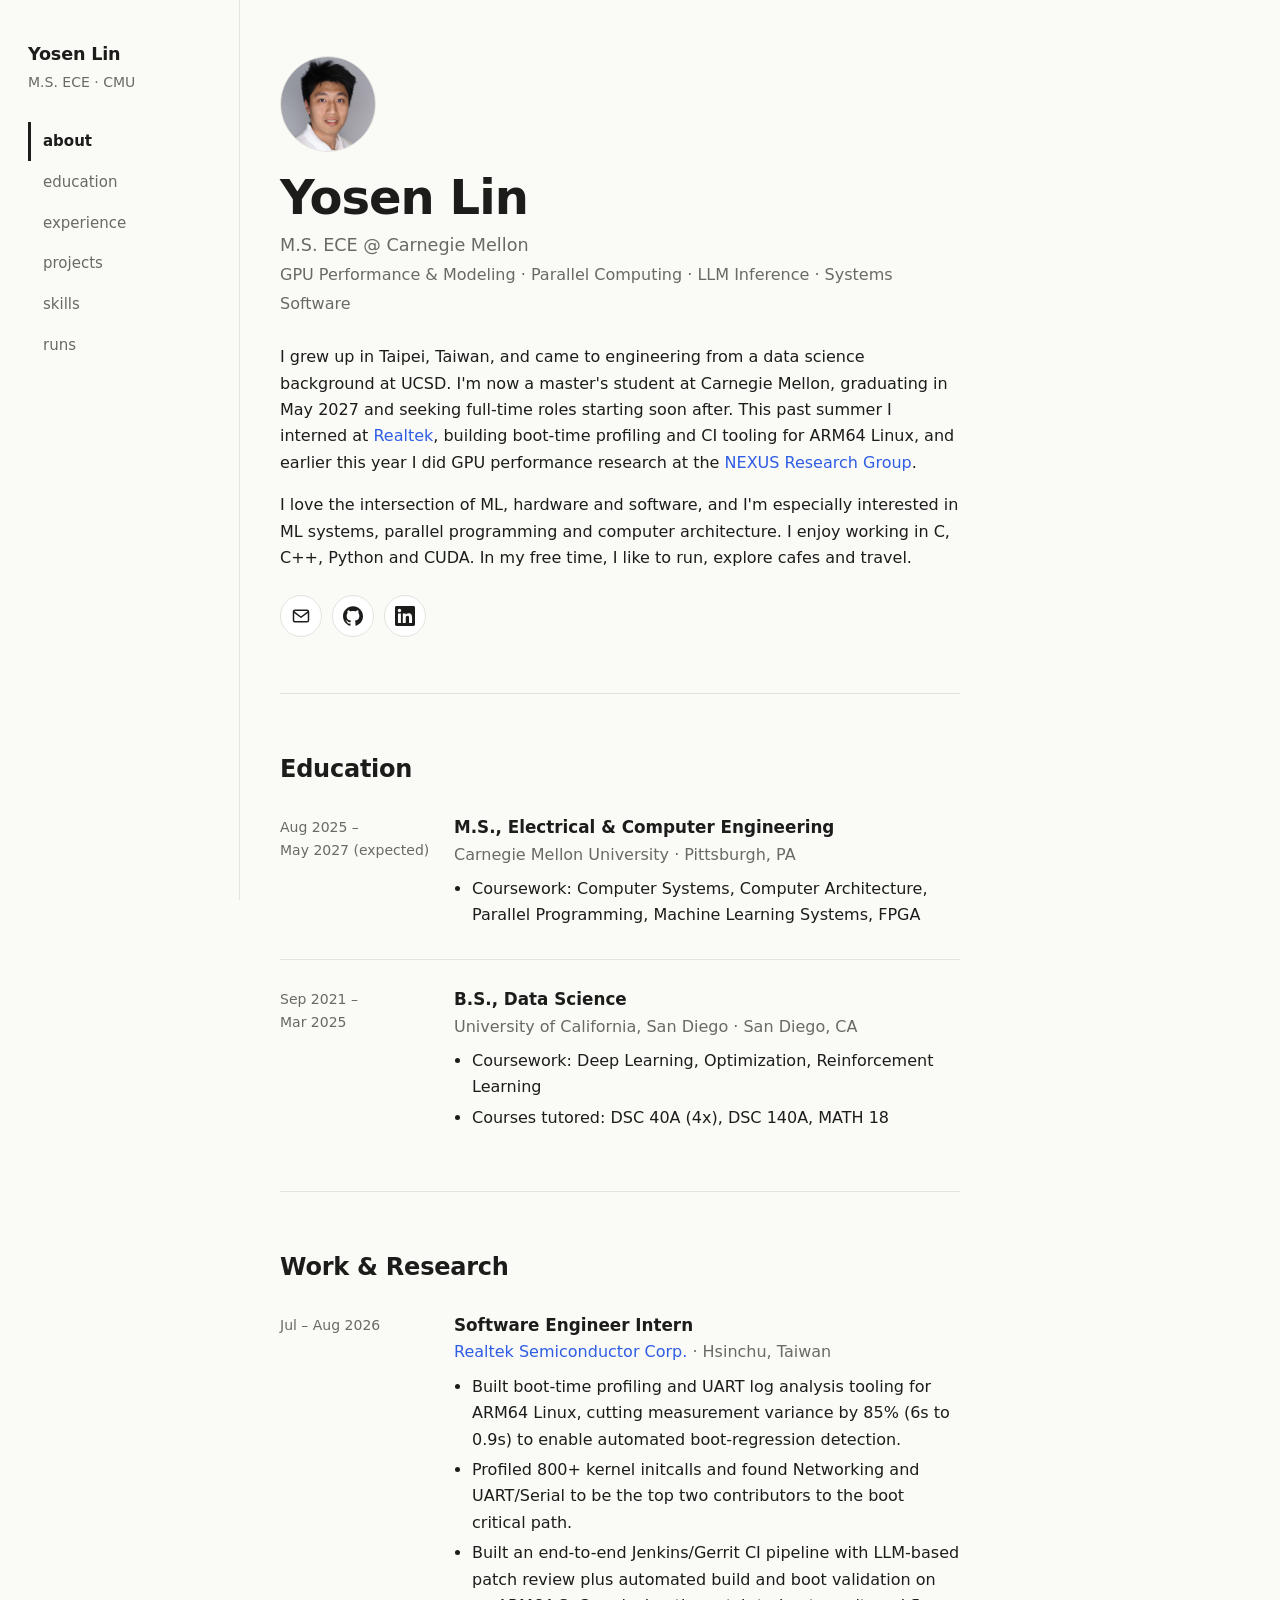
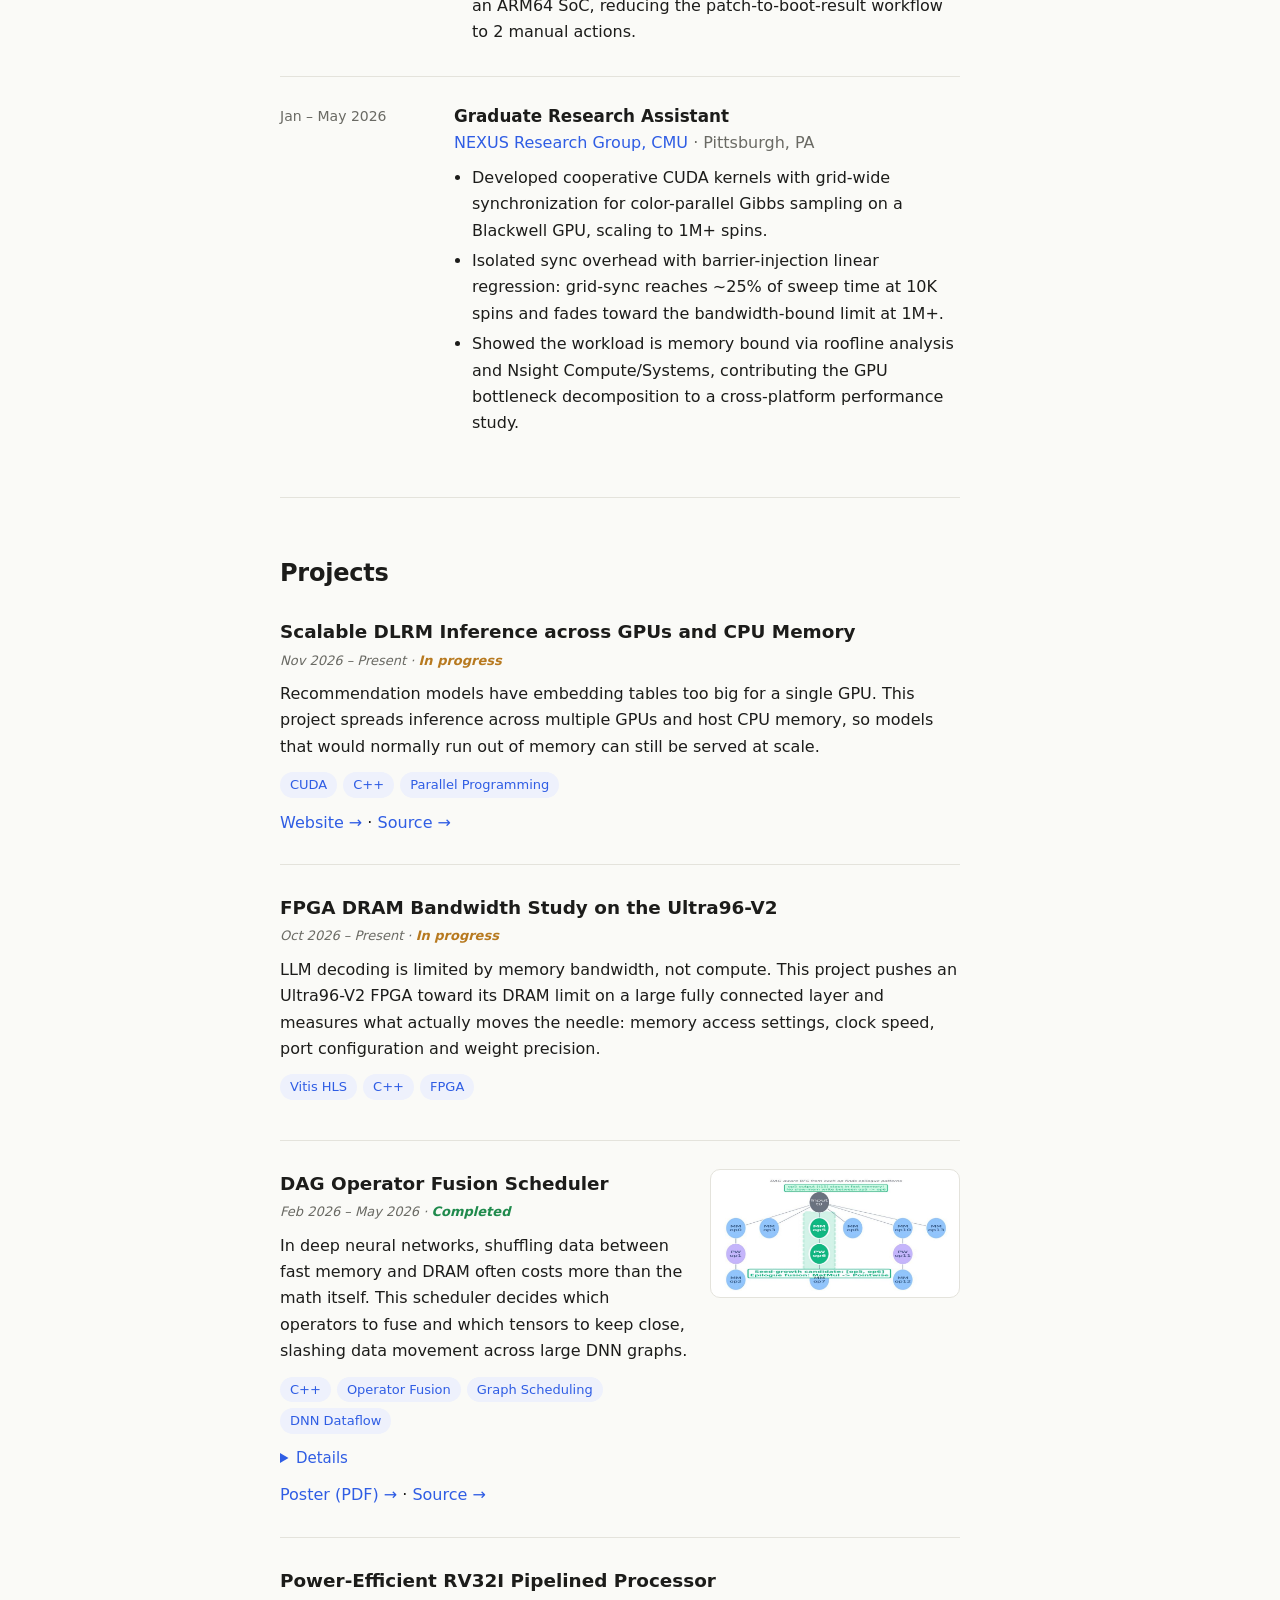
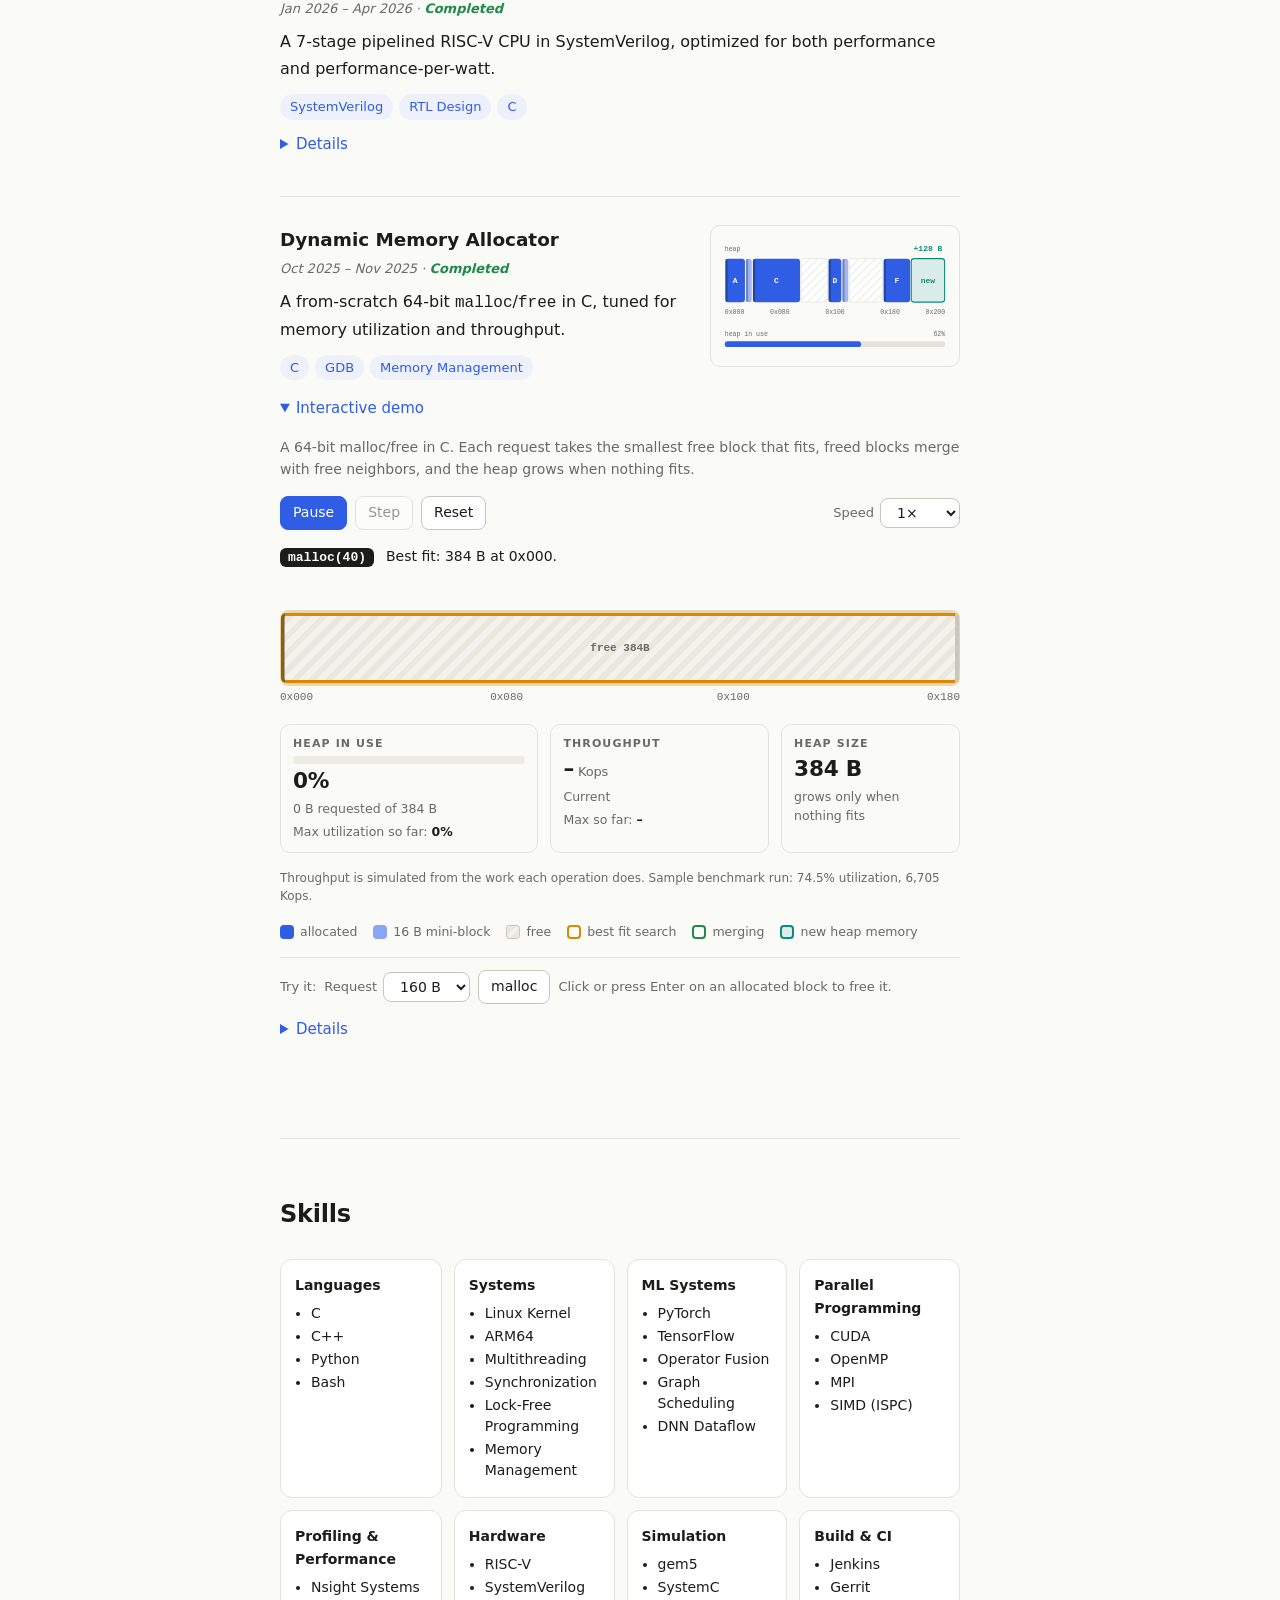
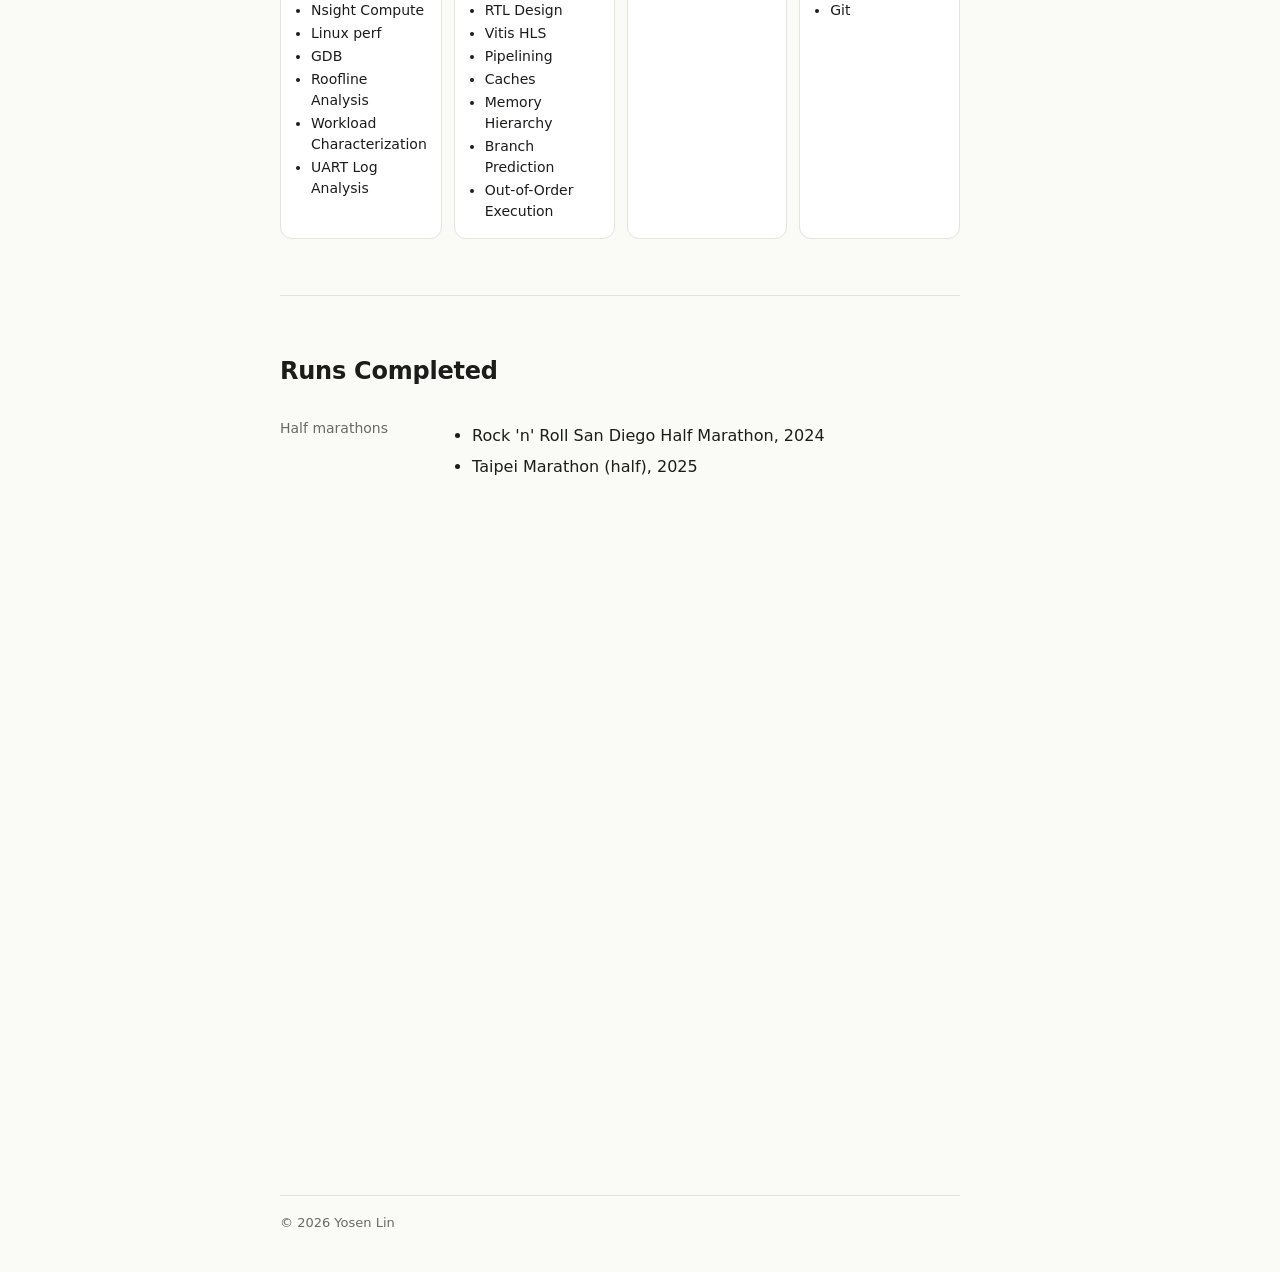
==== index.html @ 49bd08b0 "Project rows with thumbnails (reference layout); add DAG scheduler figure Co-Authored-By: Claude Son" ====
<!doctype html>
<html lang="en">
<head>
<meta charset="utf-8">
<meta name="viewport" content="width=device-width, initial-scale=1">
<title>Yosen Lin</title>
<meta name="description" content="Yosen Lin: MS ECE at CMU. GPU performance, parallel computing, LLM inference and systems software.">
<link rel="stylesheet" href="style.css?v=13">
</head>
<body>
<div class="layout">
<aside class="side">
<a class="brand" href="#about">Yosen Lin</a>
<p class="tagline">M.S. ECE · CMU</p>
<nav><a href="#about" class="active">about</a><a href="#education">education</a><a href="#experience">experience</a><a href="#projects">projects</a><a href="#skills">skills</a><a href="#runs">runs</a></nav>
</aside>
<div class="content">
<main>
<section id="about">
<header class="intro">
  <img class="photo" src="photo.jpg" alt="Photo of Yosen Lin" width="88" height="88" onerror="this.remove()">
  <div>
    <h1>Yosen Lin</h1>
    <p class="role">M.S. ECE @ Carnegie Mellon<br><span class="focus">GPU Performance &amp; Modeling · Parallel Computing · LLM Inference · Systems Software</span></p>
  </div>
</header>
<p>
      I grew up in Taipei, Taiwan, and came to engineering from a data science background at UCSD.
      I'm now a master's student at Carnegie Mellon, graduating in May 2027 and seeking full-time roles starting soon after.
      This past summer I interned at <a href="https://www.realtek.com/en/">Realtek</a>, building boot-time
      profiling and CI tooling for ARM64 Linux, and earlier this year I did GPU performance research at the
      <a href="https://www.cmu.edu/ece/nexus/">NEXUS Research Group</a>.
    </p>
<p>
      I love the intersection of ML, hardware and software, and I'm especially interested in ML systems,
      parallel programming and computer architecture. I enjoy working in C, C++, Python and CUDA.
      In my free time, I like to run, explore cafes and travel.
    </p>
<p class="links">
      <a href="mailto:yosenl@andrew.cmu.edu" aria-label="Email" title="Email"><svg viewBox="0 0 24 24" width="20" height="20" fill="none" stroke="currentColor" stroke-width="1.8" stroke-linecap="round" stroke-linejoin="round" aria-hidden="true"><rect x="3" y="5" width="18" height="14" rx="2"/><path d="m3.5 7 8.5 6.5L20.5 7"/></svg></a>
      <a href="https://github.com/y00628" aria-label="GitHub" title="GitHub"><svg viewBox="0 0 24 24" width="20" height="20" fill="currentColor" aria-hidden="true"><path d="M12 .297c-6.63 0-12 5.373-12 12 0 5.303 3.438 9.8 8.205 11.385.6.113.82-.258.82-.577 0-.285-.01-1.04-.015-2.04-3.338.724-4.042-1.61-4.042-1.61C4.422 18.07 3.633 17.7 3.633 17.7c-1.087-.744.084-.729.084-.729 1.205.084 1.838 1.236 1.838 1.236 1.07 1.835 2.809 1.305 3.495.998.108-.776.417-1.305.76-1.605-2.665-.3-5.466-1.332-5.466-5.93 0-1.31.465-2.38 1.235-3.22-.135-.303-.54-1.523.105-3.176 0 0 1.005-.322 3.3 1.23.96-.267 1.98-.399 3-.405 1.02.006 2.04.138 3 .405 2.28-1.552 3.285-1.23 3.285-1.23.645 1.653.24 2.873.12 3.176.765.84 1.23 1.91 1.23 3.22 0 4.61-2.805 5.625-5.475 5.92.42.36.81 1.096.81 2.22 0 1.606-.015 2.896-.015 3.286 0 .315.21.69.825.57C20.565 22.092 24 17.592 24 12.297c0-6.627-5.373-12-12-12"/></svg></a>
      <a href="https://linkedin.com/in/yosen-lin" aria-label="LinkedIn" title="LinkedIn"><svg viewBox="0 0 24 24" width="20" height="20" fill="currentColor" aria-hidden="true"><path d="M20.447 20.452h-3.554v-5.569c0-1.328-.027-3.037-1.852-3.037-1.853 0-2.136 1.445-2.136 2.939v5.667H9.351V9h3.414v1.561h.046c.477-.9 1.637-1.85 3.37-1.85 3.601 0 4.267 2.37 4.267 5.455v6.286zM5.337 7.433c-1.144 0-2.063-.926-2.063-2.065 0-1.138.92-2.063 2.063-2.063 1.14 0 2.064.925 2.064 2.063 0 1.139-.925 2.065-2.064 2.065zm1.782 13.019H3.555V9h3.564v11.452zM22.225 0H1.771C.792 0 0 .774 0 1.729v20.542C0 23.227.792 24 1.771 24h20.451C23.2 24 24 23.227 24 22.271V1.729C24 .774 23.2 0 22.222 0h.003z"/></svg></a>
    </p>

</section>

  <section id="education">
    <h2>Education</h2>

    <div class="item">
      <div class="when">Aug 2025 –<br>May 2027 (expected)</div>
      <div>
        <h3>M.S., Electrical &amp; Computer Engineering</h3>
        <div class="org">Carnegie Mellon University · Pittsburgh, PA</div>
        <ul>
          <li>Coursework: Computer Systems, Computer Architecture, Parallel Programming, Machine Learning Systems, FPGA</li>
        </ul>
      </div>
    </div>

    <div class="item">
      <div class="when">Sep 2021 –<br>Mar 2025</div>
      <div>
        <h3>B.S., Data Science</h3>
        <div class="org">University of California, San Diego · San Diego, CA</div>
        <ul>
          <li>Coursework: Deep Learning, Optimization, Reinforcement Learning</li>
          <li>Courses tutored: DSC 40A (4x), DSC 140A, MATH 18</li>
        </ul>
      </div>
    </div>
  </section>

  <section id="experience">
    <h2>Work &amp; Research</h2>

    <div class="item">
      <div class="when">Jul – Aug 2026</div>
      <div>
        <h3>Software Engineer Intern</h3>
        <div class="org"><a href="https://www.realtek.com/en/">Realtek Semiconductor Corp.</a> · Hsinchu, Taiwan</div>
        <ul>
          <li>Built boot-time profiling and UART log analysis tooling for ARM64 Linux, cutting measurement variance by 85% (6s to 0.9s) to enable automated boot-regression detection.</li>
          <li>Profiled 800+ kernel initcalls and found Networking and UART/Serial to be the top two contributors to the boot critical path.</li>
          <li>Built an end-to-end Jenkins/Gerrit CI pipeline with LLM-based patch review plus automated build and boot validation on an ARM64 SoC, reducing the patch-to-boot-result workflow to 2 manual actions.</li>
        </ul>
      </div>
    </div>

    <div class="item">
      <div class="when">Jan – May 2026</div>
      <div>
        <h3>Graduate Research Assistant</h3>
        <div class="org"><a href="https://www.cmu.edu/ece/nexus/">NEXUS Research Group, CMU</a> · Pittsburgh, PA</div>
        <ul>
          <li>Developed cooperative CUDA kernels with grid-wide synchronization for color-parallel Gibbs sampling on a Blackwell GPU, scaling to 1M+ spins.</li>
          <li>Isolated sync overhead with barrier-injection linear regression: grid-sync reaches ~25% of sweep time at 10K spins and fades toward the bandwidth-bound limit at 1M+.</li>
          <li>Showed the workload is memory bound via roofline analysis and Nsight Compute/Systems, contributing the GPU bottleneck decomposition to a cross-platform performance study.</li>
        </ul>
      </div>
    </div>

  </section>

  <section id="projects">
    <h2>Projects</h2>
        <div class="projects">

      <article class="card">
        <h3>Scalable DLRM Inference across GPUs and CPU Memory</h3>
        <div class="date">Nov 2026 – Present · <span class="status wip">In progress</span></div>
        <p>Recommendation models have embedding tables too big for a single GPU. This project spreads inference across multiple GPUs and host CPU memory, so models that would normally run out of memory can still be served at scale.</p>
        <ul class="tags"><li>CUDA</li><li>C++</li><li>Parallel Programming</li></ul>
        <a href="https://y00628.github.io/dlrm-hetero-inference/">Website →</a> · <a href="https://github.com/y00628/dlrm-hetero-inference">Source →</a>
      </article>

      <article class="card">
        <h3>FPGA DRAM Bandwidth Study on the Ultra96-V2</h3>
        <div class="date">Oct 2026 – Present · <span class="status wip">In progress</span></div>
        <p>LLM decoding is limited by memory bandwidth, not compute. This project pushes an Ultra96-V2 FPGA toward its DRAM limit on a large fully connected layer and measures what actually moves the needle: memory access settings, clock speed, port configuration and weight precision.</p>
        <ul class="tags"><li>Vitis HLS</li><li>C++</li><li>FPGA</li></ul>
      </article>

      <article class="card">
        <div class="card-top">
        <div class="card-main">
        <h3>DAG Operator Fusion Scheduler</h3>
          <div class="date">Feb 2026 – May 2026 · <span class="status done">Completed</span></div>
          <p>In deep neural networks, shuffling data between fast memory and DRAM often costs more than the math itself. This scheduler decides which operators to fuse and which tensors to keep close, slashing data movement across large DNN graphs.</p>
          <ul class="tags"><li>C++</li><li>Operator Fusion</li><li>Graph Scheduling</li><li>DNN Dataflow</li></ul>
        </div>
        <figure class="card-fig">
          <img src="dag-scheduler-figure.jpg" alt="Operator graph where a matrix-multiply node and the pointwise node after it are grouped into one fused block that keeps its intermediate result in fast memory" width="900" height="438" loading="lazy">
        </figure>
        </div>
        <details>
          <summary>Details</summary>
          <ul>
            <li>Scaled schedule search with graph-cut decomposition, reducing solver wall time by 88% (43s to 5s) with no loss in schedule quality.</li>
            <li>Fused MatMul&rarr;Pointwise chains with in-situ output activation reuse, keeping intermediates in fast memory and admitting fusion candidates the baseline wrongly pruned.</li>
            <li>Designed a retain-aware DP that jointly chooses fusion boundaries and which tensors stay resident, contributing ~25% latency reduction on memory-bound benchmarks within a combined 35.8% end-to-end improvement.</li>
          </ul>
        </details>
        <a href="dag-scheduler-poster.pdf">Poster (PDF) →</a> · <a href="https://github.com/y00628/mlsys-dag-scheduler">Source →</a>
      </article>

      <article class="card">
        <h3>Power-Efficient RV32I Pipelined Processor</h3>
        <div class="date">Jan 2026 – Apr 2026 · <span class="status done">Completed</span></div>
        <p>A 7-stage pipelined RISC-V CPU in SystemVerilog, optimized for both performance and performance-per-watt.</p>
        <ul class="tags"><li>SystemVerilog</li><li>RTL Design</li><li>C</li></ul>
        <details>
          <summary>Details</summary>
          <ul>
            <li>Architected the pipeline in RTL with hazard detection, data forwarding and branch resolution.</li>
            <li>Collaborated on a GShare branch predictor and write-back D-cache, contributing to a 26% geomean IPC improvement.</li>
            <li>Designed a speculative Return Address Stack, cutting JALR mispredictions on FFT from 99.8% to 35%.</li>
            <li>Reduced the critical path and tuned the cache for a 45% MIPS/Watt gain and 60% higher clock frequency over baseline.</li>
          </ul>
        </details>
      </article>

      <article class="card">
        <div class="card-top">
        <div class="card-main">
        <h3>Dynamic Memory Allocator</h3>
          <div class="date">Oct 2025 – Nov 2025 · <span class="status done">Completed</span></div>
          <p>A from-scratch 64-bit <code>malloc</code>/<code>free</code> in C, tuned for memory utilization and throughput.</p>
          <ul class="tags"><li>C</li><li>GDB</li><li>Memory Management</li></ul>
        </div>
        <figure class="card-fig">
          <svg viewBox="0 0 320 170" role="img" aria-label="Illustration of a 512-byte heap: allocated blocks A, C, D and F, two small mini-blocks, hatched free blocks, and a teal block of newly added heap memory at the end.">
            <defs><pattern id="ma-hatch" width="8" height="8" patternUnits="userSpaceOnUse" patternTransform="rotate(45)"><rect class="hp" width="8" height="8"/><line class="hl" x1="0" y1="0" x2="0" y2="8"/></pattern></defs>
            <text class="lb" x="8" y="24">heap</text>
            <text class="te" x="288.2" y="24" text-anchor="middle">+128 B</text>
            <rect class="a" x="8.8" y="34" width="27.0" height="60" rx="4"/><rect class="hd" x="8.8" y="34" width="3" height="60" rx="1.5"/><text class="t" x="22.2" y="68.0" text-anchor="middle">A</text><rect class="m" x="37.2" y="34" width="8.0" height="60" rx="4"/><rect class="hd" x="37.2" y="34" width="3" height="60" rx="1.5"/><rect class="a" x="46.8" y="34" width="65.0" height="60" rx="4"/><rect class="hd" x="46.8" y="34" width="3" height="60" rx="1.5"/><text class="t" x="79.2" y="68.0" text-anchor="middle">C</text><rect class="f" x="113.2" y="34" width="36.5" height="60" rx="4"/><rect class="a" x="151.2" y="34" width="17.5" height="60" rx="4"/><rect class="hd" x="151.2" y="34" width="3" height="60" rx="1.5"/><text class="t" x="160.0" y="68.0" text-anchor="middle">D</text><rect class="m" x="170.2" y="34" width="8.0" height="60" rx="4"/><rect class="hd" x="170.2" y="34" width="3" height="60" rx="1.5"/><rect class="f" x="179.8" y="34" width="46.0" height="60" rx="4"/><rect class="a" x="227.2" y="34" width="36.5" height="60" rx="4"/><rect class="hd" x="227.2" y="34" width="3" height="60" rx="1.5"/><text class="t" x="245.5" y="68.0" text-anchor="middle">F</text><rect class="e" x="265.2" y="34" width="46.0" height="60" rx="4"/><text class="te" x="288.2" y="68.0" text-anchor="middle">new</text>
            <text class="tk" x="8.0" y="110" text-anchor="start">0x000</text><text class="tk" x="84.0" y="110" text-anchor="middle">0x080</text><text class="tk" x="160.0" y="110" text-anchor="middle">0x100</text><text class="tk" x="236.0" y="110" text-anchor="middle">0x180</text><text class="tk" x="312.0" y="110" text-anchor="end">0x200</text>
            <text class="lb" x="8" y="140">heap in use</text><text class="lb" x="312" y="140" text-anchor="end">62%</text>
            <rect class="tr" x="8" y="148" width="304" height="8" rx="4"/><rect class="fl" x="8" y="148" width="188" height="8" rx="4"/>
          </svg>
        </figure>
        </div>
        <details class="demo" open>
          <summary>Interactive demo</summary>
          <iframe class="demo-frame" src="allocator-demo.html" title="Interactive malloc and free animation" loading="lazy"></iframe>
        </details>
        <details>
          <summary>Details</summary>
          <ul>
            <li>Built segregated free lists with best-fit search, reaching 74.5% utilization at 6,705 Kops throughput.</li>
            <li>Designed 16-byte mini-blocks with bit-packed header metadata, improving utilization by 24% over the implicit-list baseline.</li>
            <li>Implemented boundary-tag coalescing for adjacent free blocks, plus a runtime heap checker validating alignment, free-list consistency and block invariants.</li>
          </ul>
        </details>
      </article>

    </div>
  </section>

  <section id="skills">
    <h2>Skills</h2>
    <div class="skills">

      <article class="card skill">
        <h3>Languages</h3>
        <ul>
          <li>C</li>
          <li>C++</li>
          <li>Python</li>
          <li>Bash</li>
        </ul>
      </article>

      <article class="card skill">
        <h3>Systems</h3>
        <ul>
          <li>Linux Kernel</li>
          <li>ARM64</li>
          <li>Multithreading</li>
          <li>Synchronization</li>
          <li>Lock-Free Programming</li>
          <li>Memory Management</li>
        </ul>
      </article>

      <article class="card skill">
        <h3>ML Systems</h3>
        <ul>
          <li>PyTorch</li>
          <li>TensorFlow</li>
          <li>Operator Fusion</li>
          <li>Graph Scheduling</li>
          <li>DNN Dataflow</li>
        </ul>
      </article>

      <article class="card skill">
        <h3>Parallel Programming</h3>
        <ul>
          <li>CUDA</li>
          <li>OpenMP</li>
          <li>MPI</li>
          <li>SIMD (ISPC)</li>
        </ul>
      </article>

      <article class="card skill">
        <h3>Profiling &amp; Performance</h3>
        <ul>
          <li>Nsight Systems</li>
          <li>Nsight Compute</li>
          <li>Linux perf</li>
          <li>GDB</li>
          <li>Roofline Analysis</li>
          <li>Workload Characterization</li>
          <li>UART Log Analysis</li>
        </ul>
      </article>

      <article class="card skill">
        <h3>Hardware</h3>
        <ul>
          <li>RISC-V</li>
          <li>SystemVerilog</li>
          <li>RTL Design</li>
          <li>Vitis HLS</li>
          <li>Pipelining</li>
          <li>Caches</li>
          <li>Memory Hierarchy</li>
          <li>Branch Prediction</li>
          <li>Out-of-Order Execution</li>
        </ul>
      </article>

      <article class="card skill">
        <h3>Simulation</h3>
        <ul>
          <li>gem5</li>
          <li>SystemC</li>
        </ul>
      </article>

      <article class="card skill">
        <h3>Build &amp; CI</h3>
        <ul>
          <li>Jenkins</li>
          <li>Gerrit</li>
          <li>Git</li>
        </ul>
      </article>
    </div>
  </section>

  <section id="runs">
    <h2>Runs Completed</h2>
    <div class="item">
      <div class="when">Half marathons</div>
      <div>
        <ul>
          <li>Rock 'n' Roll San Diego Half Marathon, 2024</li>
          <li>Taipei Marathon (half), 2025</li>
        </ul>
      </div>
    </div>
  </section>

</main>
<footer>© 2026 Yosen Lin</footer>
</div>
</div>
<script>
(function () {
  var links = document.querySelectorAll('nav a');
  var map = {};
  links.forEach(function (a) { map[a.getAttribute('href').slice(1)] = a; });
  function setActive(id) {
    links.forEach(function (a) { a.classList.remove('active'); });
    if (map[id]) map[id].classList.add('active');
  }
  if ('IntersectionObserver' in window) {
    var io = new IntersectionObserver(function (entries) {
      entries.forEach(function (e) { if (e.isIntersecting) setActive(e.target.id); });
    }, { rootMargin: '-30% 0px -60% 0px' });
    document.querySelectorAll('main > section').forEach(function (s) { io.observe(s); });
  }
  links.forEach(function (a) {
    a.addEventListener('click', function (ev) {
      var id = a.getAttribute('href').slice(1);
      var target = document.getElementById(id);
      if (!target) return;
      ev.preventDefault();
      setActive(id);
      target.scrollIntoView({ behavior: 'smooth', block: 'start' });
      if (history.pushState) history.pushState(null, '', '#' + id);
    });
  });
  var brand = document.querySelector('.brand');
  if (brand) brand.addEventListener('click', function (ev) {
    ev.preventDefault();
    window.scrollTo({ top: 0, behavior: 'smooth' });
    setActive('about');
  });
})();
</script>
<script>
(function () {
  document.querySelectorAll('iframe.demo-frame').forEach(function (f) {
    function fit() {
      try { var d = f.contentDocument; if (d && d.body) f.style.height = Math.ceil(d.body.getBoundingClientRect().height) + 'px'; } catch (e) {}
    }
    f.addEventListener('load', function () {
      fit();
      try { new ResizeObserver(fit).observe(f.contentDocument.body); } catch (e) {}
    });
    window.addEventListener('resize', fit);
  });
})();
</script>
</body>
</html>
---- style.css ----
:root { --ext:#0f8b7d; --bg:#fafaf7; --side:#fafaf7; --fg:#1c1c1a; --muted:#6a6a64; --line:#e4e3dc;
        --card:#ffffff; --accent:#2f5de4; --accent-soft:#eef1fc; }
@media (prefers-color-scheme: dark) {
  :root { --bg:#131413; --side:#131413; --fg:#ecebe6; --muted:#9a9a92; --line:#2a2b29;
          --card:#1b1c1b; --accent:#7d9bff; --accent-soft:#20263d; --ext:#3dd6c3; }
}
* { box-sizing:border-box; }
html { scroll-behavior:smooth; }
body { margin:0; background:var(--bg); color:var(--fg);
  font:16px/1.65 -apple-system, BlinkMacSystemFont, "Segoe UI", Inter, system-ui, sans-serif; }
a { color:var(--accent); text-decoration:none; }
a:hover { text-decoration:underline; }

/* layout: fixed left sidebar on desktop */
.layout { display:grid; grid-template-columns:240px minmax(0,1fr); min-height:100vh; }
.side { position:sticky; top:0; height:100vh; background:var(--side); border-right:1px solid var(--line);
  padding:40px 28px; display:flex; flex-direction:column; }
.brand { font-size:1.1rem; font-weight:650; color:var(--fg); letter-spacing:-.01em; }
.brand:hover { text-decoration:none; }
.tagline { margin:2px 0 28px; color:var(--muted); font-size:14px; }
nav { display:flex; flex-direction:column; gap:2px; }
nav a { color:var(--muted); padding:7px 12px; border-radius:8px; border-left:3px solid transparent; font-size:15px; }
nav a:hover { color:var(--fg); text-decoration:none; }
nav a.active { color:var(--fg); font-weight:650; border-left-color:var(--fg); border-radius:0; }
.content { max-width:760px; width:100%; padding:56px 40px 40px; }

/* typography */
h1 { font-size:2rem; line-height:1.15; margin:0 0 26px; letter-spacing:-.02em; }
h2 { font-size:.8rem; text-transform:uppercase; letter-spacing:.12em; color:var(--muted); margin:0 0 22px; font-weight:600; }
h3 { margin:0; font-size:1.05rem; }
p { margin:0 0 16px; }
li { margin-bottom:4px; }
section { margin-top:40px; }
main > h1 + section { margin-top:0; }

/* about hero */
.intro { display:flex; flex-direction:column; gap:18px; margin-bottom:26px; }
.photo { width:96px; height:96px; border-radius:50%; object-fit:cover; border:1px solid var(--line); }
.intro h1 { font-size:clamp(2.2rem,6vw,3rem); margin:0 0 6px; }
.role { margin:0; color:var(--muted); font-size:1.1rem; }
.focus { font-size:1rem; }
.links { display:flex; flex-wrap:wrap; gap:10px; margin:24px 0 0; }
.links a { display:inline-flex; align-items:center; justify-content:center; width:42px; height:42px; border:1px solid var(--line); background:var(--card); color:var(--fg); border-radius:50%; }
.links a:hover { border-color:var(--accent); color:var(--accent); text-decoration:none; }

/* timeline items (education, work, runs) */
.item { display:grid; grid-template-columns:150px 1fr; gap:4px 24px; margin-bottom:26px; padding-bottom:26px; border-bottom:1px solid var(--line); }
.item:last-child { border-bottom:0; padding-bottom:0; margin-bottom:0; }
.when { color:var(--muted); font-size:14px; padding-top:2px; font-variant-numeric:tabular-nums; }
.org { color:var(--muted); }
.item ul { margin:8px 0 0; padding-left:18px; }

/* projects */
.projects { display:grid; gap:18px; }
.card { background:var(--card); border:1px solid var(--line); border-radius:12px; padding:20px; }
.card h3 { margin:0 0 6px; font-size:1.12rem; }
.card p { margin:0 0 12px; }
.date { color:var(--muted); font-size:13px; margin-bottom:4px; }
.status { font-weight:700; }
.status.done { color:#1f8a4c; } .status.wip { color:#b7791f; }
@media (prefers-color-scheme: dark) { .status.done { color:#5fd08b; } .status.wip { color:#e6b450; } }
.tags { display:flex; flex-wrap:wrap; gap:6px; list-style:none; padding:0; margin:0 0 12px; }
.tags li { background:var(--accent-soft); color:var(--accent); font-size:13px; padding:2px 10px; border-radius:999px; margin:0; }
details { margin:0 0 12px; }
summary { cursor:pointer; color:var(--accent); font-size:15px; }
details ul { margin:8px 0; padding-left:18px; }

/* skills */
.skills { display:grid; grid-template-columns:repeat(4,1fr); gap:12px; }
.card.skill { padding:14px; }
.card.skill h3 { font-size:14px; margin-bottom:6px; }
.card.skill ul { margin:0; padding-left:16px; font-size:14px; line-height:1.5; }
.card.skill li { margin-bottom:2px; }

footer { margin-top:56px; padding-top:16px; border-top:1px solid var(--line); color:var(--muted); font-size:13px; }

/* tablet / phone: sidebar becomes a top bar */
@media (max-width:860px) {
  .layout { grid-template-columns:1fr; }
  .side { position:static; height:auto; border-right:0; border-bottom:1px solid var(--line); padding:20px 20px 12px; }
  .tagline { display:none; }
  .brand { margin-bottom:10px; }
  nav { flex-direction:row; flex-wrap:wrap; gap:4px; }
  nav a { border-left:0; padding:6px 12px; font-size:14px; }
  .content { padding:32px 20px 32px; }
  .skills { grid-template-columns:repeat(2,1fr); }
}
@media (max-width:560px) { .item { grid-template-columns:1fr; } .intro h1 { font-size:2.2rem; } }

/* single-page sections */
main > section { padding-top: 56px; margin-top: 0; scroll-margin-top: 0; }
main > section:first-child { padding-top: 0; }
main > section + section { border-top: 1px solid var(--line); margin-top: 56px; }
main > section:last-of-type { min-height: calc(100vh - 56px); }
main > section > h2 { font-size: 1.5rem; text-transform: none; letter-spacing: -.01em; color: var(--fg); font-weight: 700; margin: 0 0 24px; }
@media (max-width: 860px) {
  .side { position: sticky; top: 0; z-index: 10; background: var(--bg); }
  main > section { scroll-margin-top: 110px; }
  main > section:first-child { scroll-margin-top: 200px; }
}

/* embedded project demo */
.demo { margin: 4px 0 12px; }
.demo-frame { display: block; width: 100%; height: 720px; border: 0; margin-top: 12px; background: transparent; color-scheme: normal; }

/* project image beside the card text */
.card-top { display: flex; gap: 20px; align-items: flex-start; }
.card-main { flex: 1; min-width: 0; }
.card-fig { flex: none; width: 250px; margin: 0; padding: 8px; border: 1px solid var(--line); border-radius: 10px; background: var(--bg); }
.card-fig svg { display: block; width: 100%; height: auto; }
.card-fig .a { fill: var(--accent); } .card-fig .m { fill: color-mix(in srgb, var(--accent) 45%, var(--card)); }
.card-fig .f { fill: url(#ma-hatch); stroke: var(--line); } .card-fig .hp { fill: var(--card); } .card-fig .hl { stroke: var(--line); stroke-width: 2; }
.card-fig .e { fill: color-mix(in srgb, var(--ext) 16%, var(--card)); stroke: var(--ext); stroke-width: 1.5; }
.card-fig .hd { fill: rgba(0,0,0,.28); }
.card-fig .t { fill: var(--card); font: 700 11px ui-monospace, Menlo, monospace; }
.card-fig .te { fill: var(--ext); font: 700 11px ui-monospace, Menlo, monospace; }
.card-fig .tk, .card-fig .lb { fill: var(--muted); font: 9px ui-monospace, Menlo, monospace; }
.card-fig .tr { fill: var(--line); } .card-fig .fl { fill: var(--accent); }
@media (max-width: 640px) { .card-top { flex-direction: column-reverse; } .card-fig { width: 100%; max-width: 340px; } }

/* projects as flat rows with a thumbnail on the right */
.projects { gap: 0; }
.projects .card { background: none; border: 0; border-radius: 0; padding: 28px 0; border-top: 1px solid var(--line); }
.projects .card:first-child { border-top: 0; padding-top: 0; }
.projects .card h3 { margin: 0 0 2px; font-size: 1.15rem; }
.projects .card .date { font-style: italic; margin: 0 0 10px; }
.card-fig img { display: block; width: 100%; height: auto; border-radius: 6px; }
.card-fig:has(img) { padding: 6px; background: var(--card); }
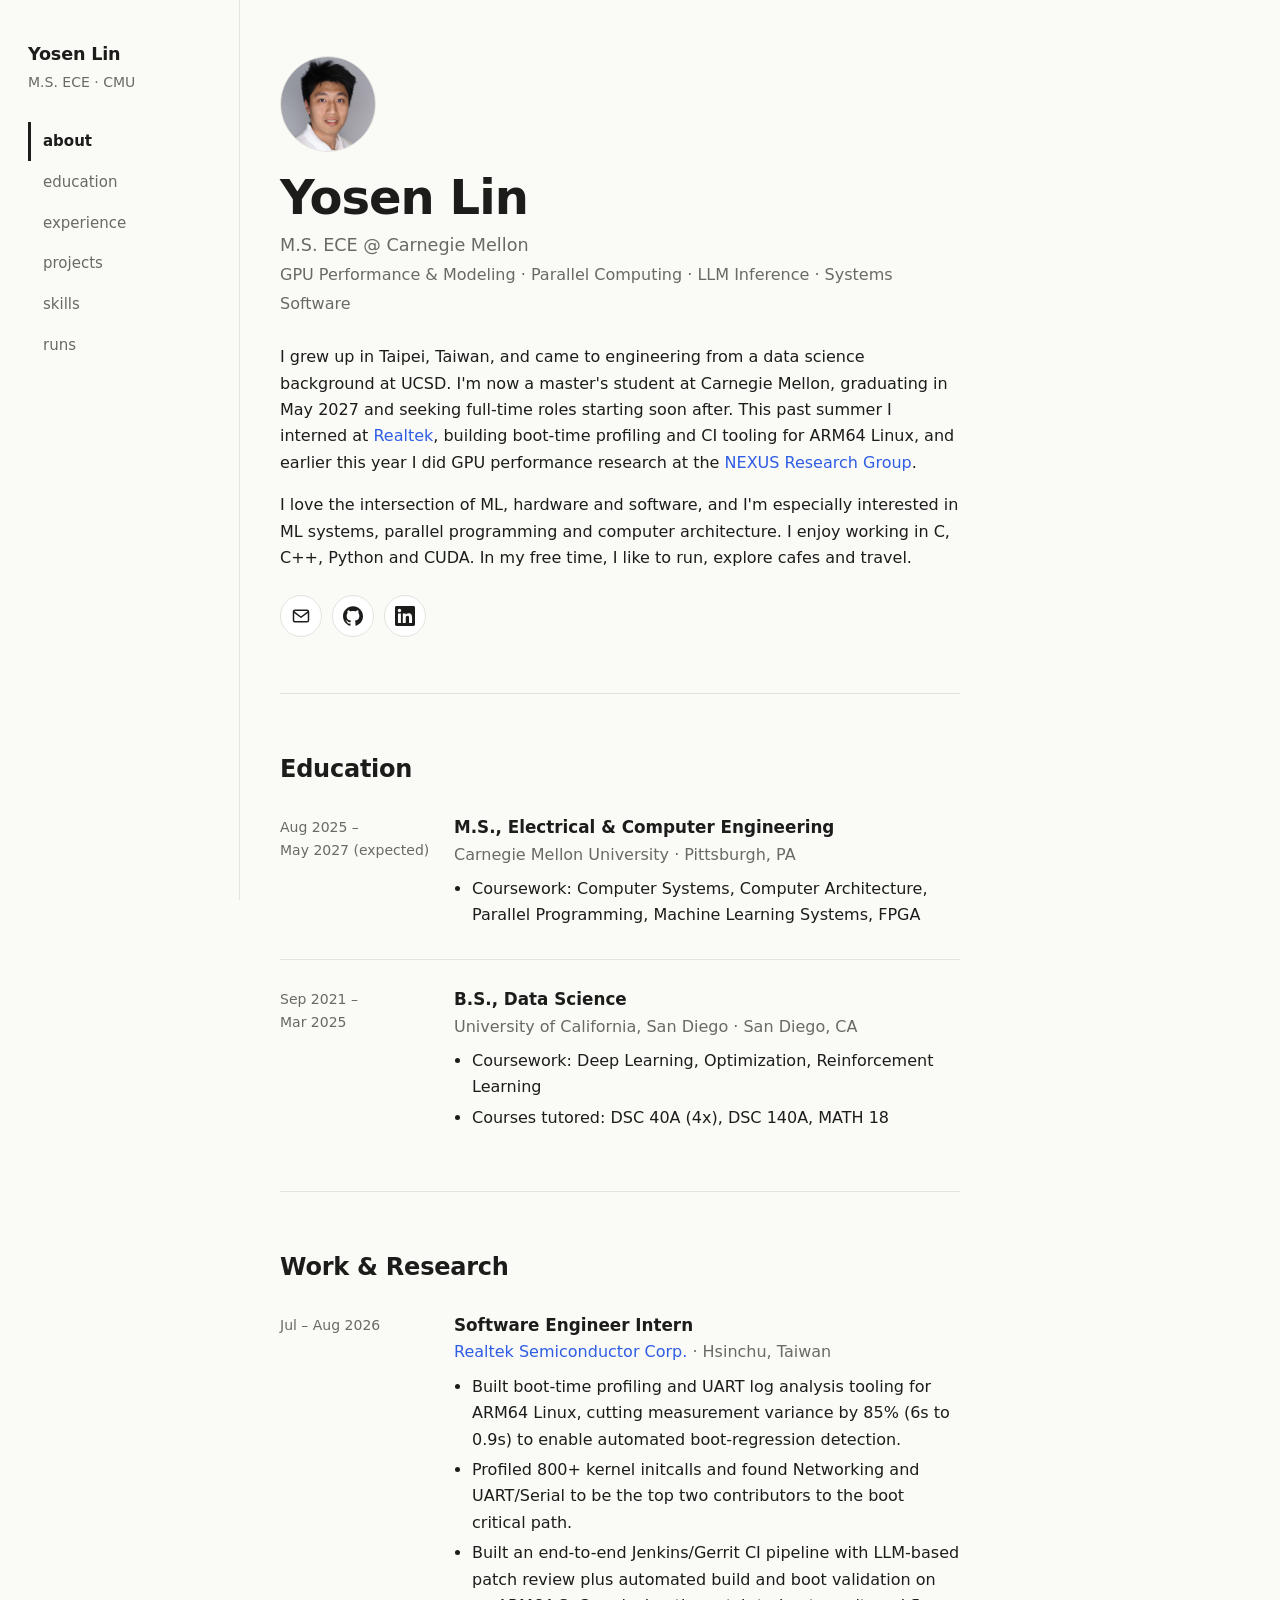
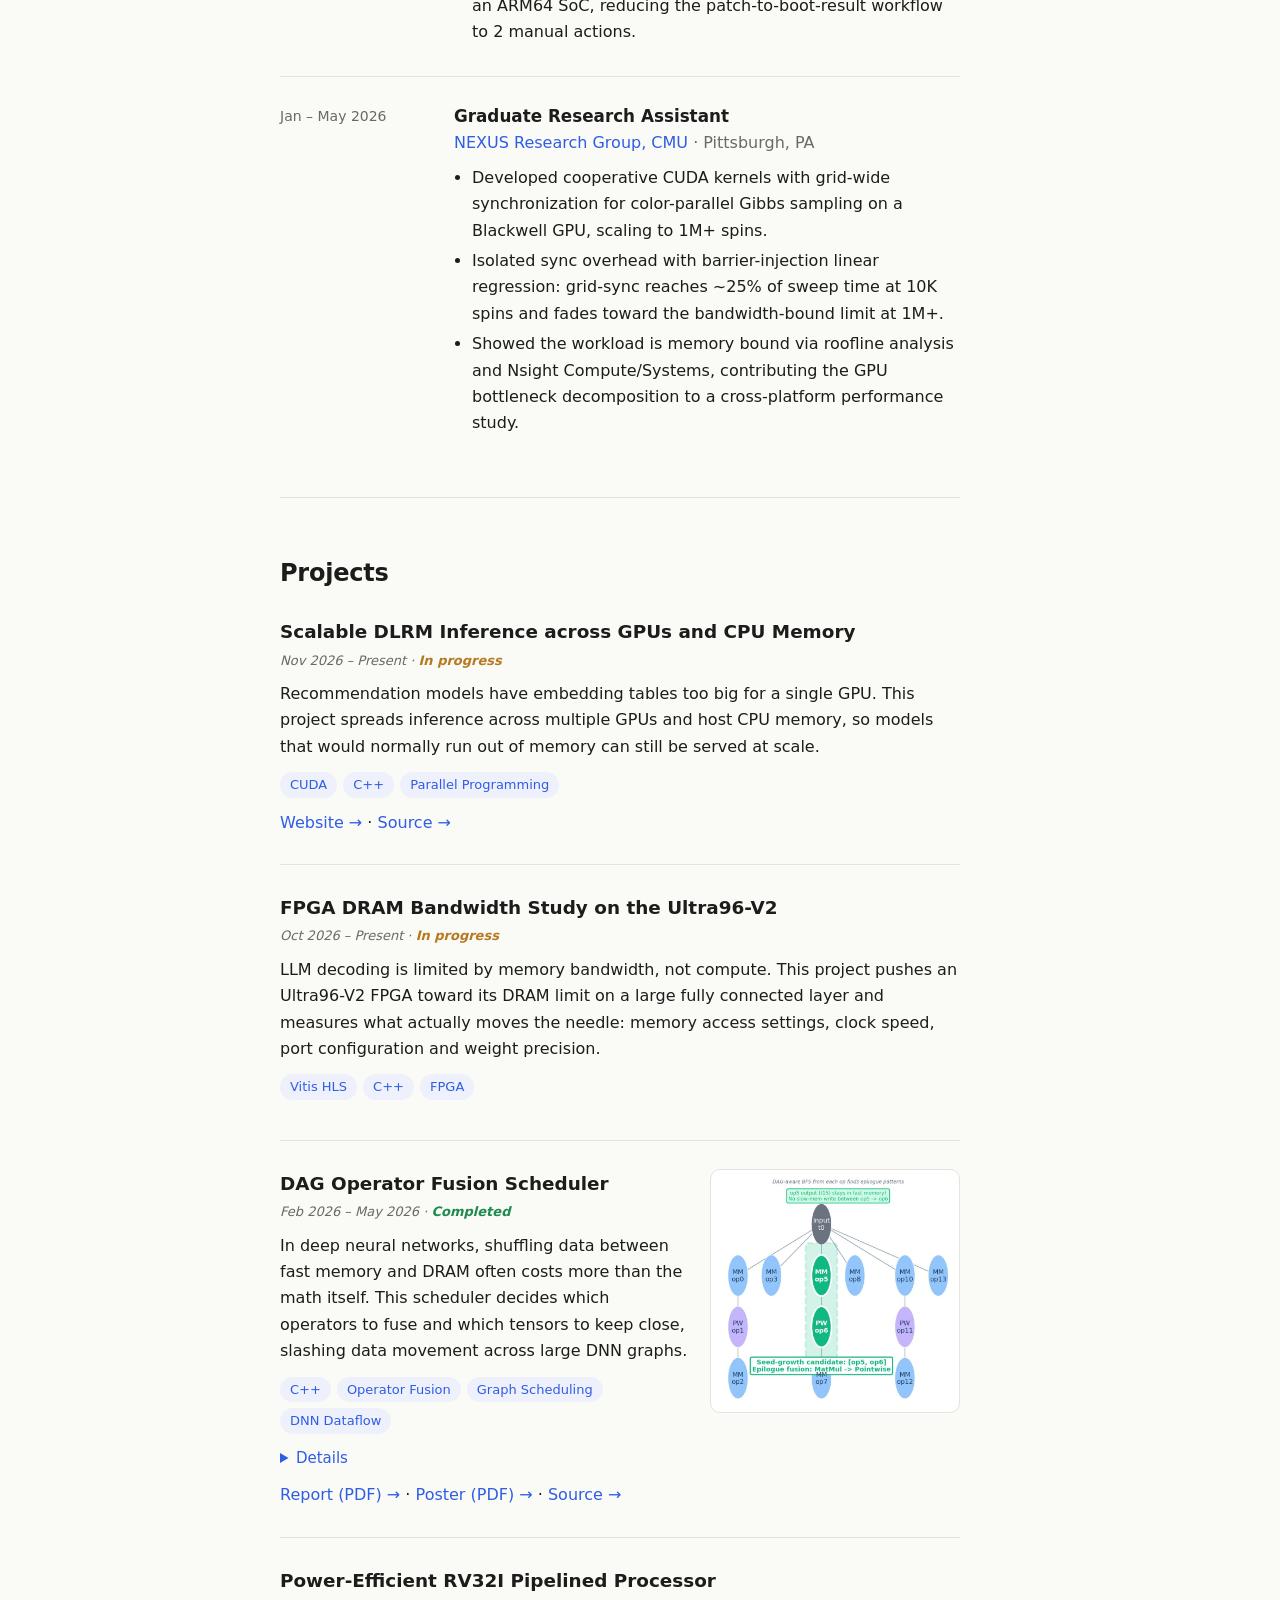
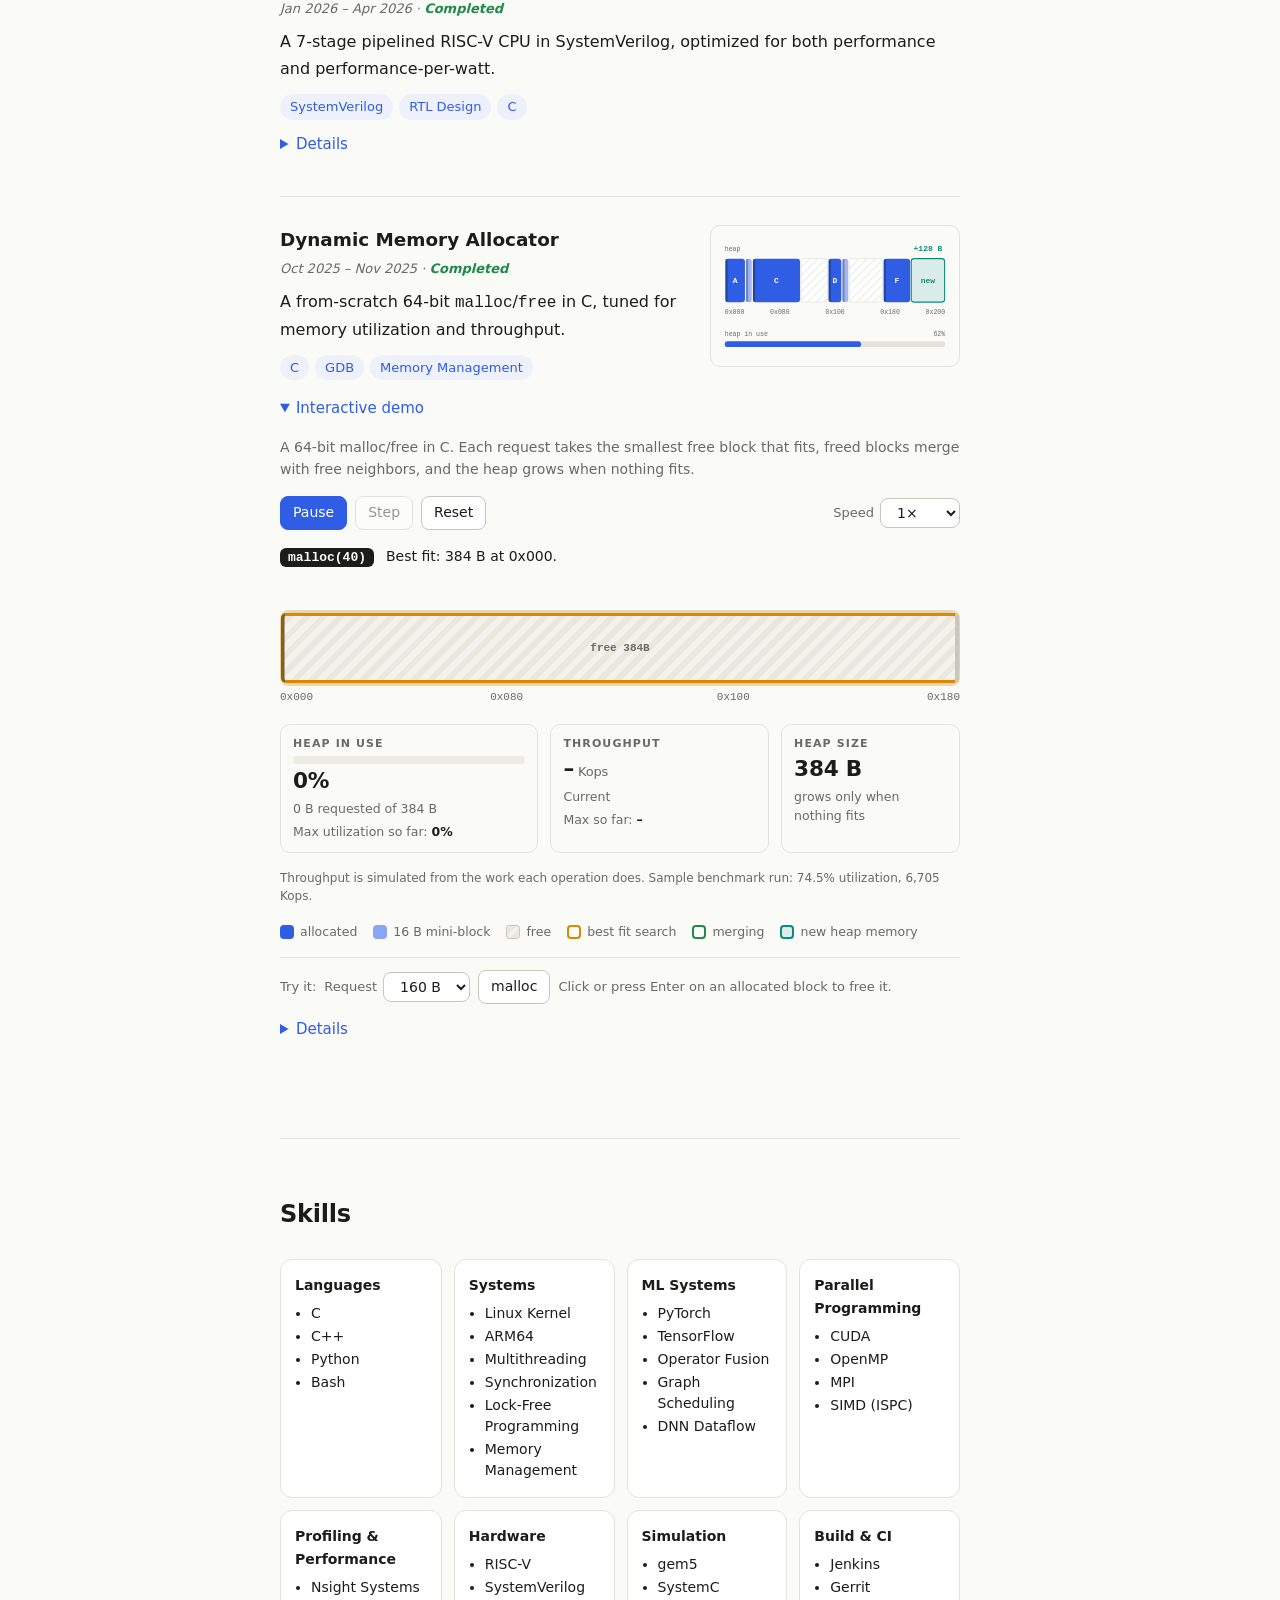
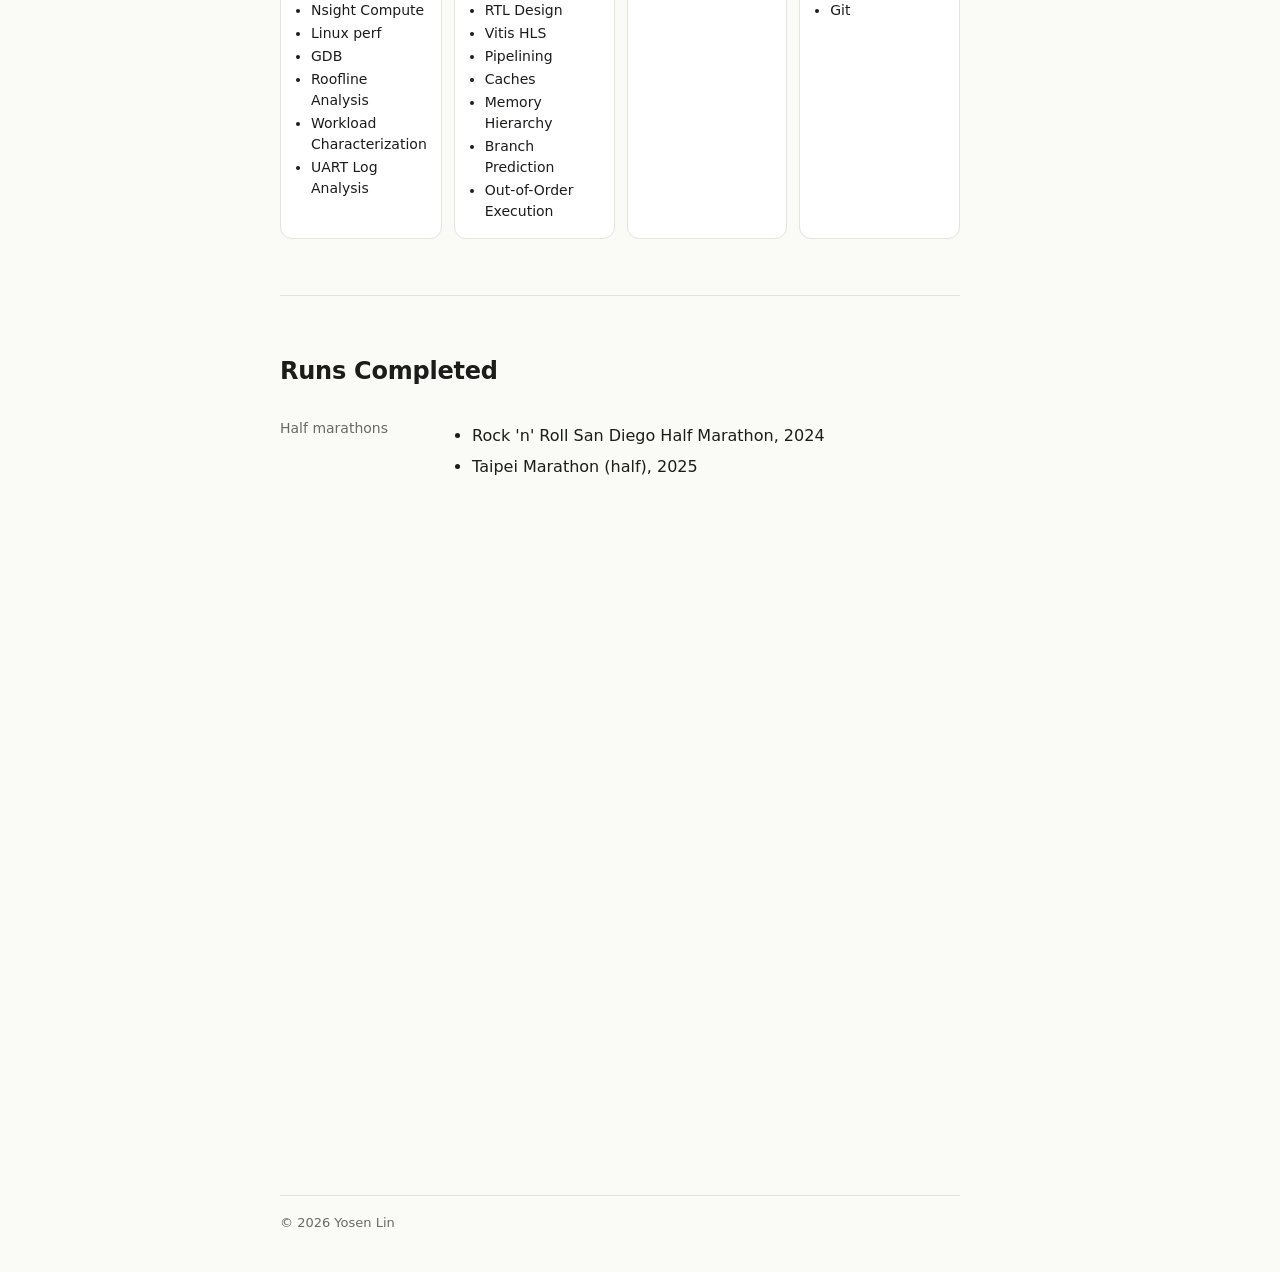
==== commit d078f4ed: "Link DAG report; use high-resolution DAG figure Co-Authored-By: Claude Sonnet 5.5 <noreply@anthropic" ====
--- a/index.html
+++ b/index.html
@@ -5,7 +5,7 @@
 <meta name="viewport" content="width=device-width, initial-scale=1">
 <title>Yosen Lin</title>
 <meta name="description" content="Yosen Lin: MS ECE at CMU. GPU performance, parallel computing, LLM inference and systems software.">
-<link rel="stylesheet" href="style.css?v=13">
+<link rel="stylesheet" href="style.css?v=14">
 </head>
 <body>
 <div class="layout">
@@ -130,7 +130,7 @@
           <ul class="tags"><li>C++</li><li>Operator Fusion</li><li>Graph Scheduling</li><li>DNN Dataflow</li></ul>
         </div>
         <figure class="card-fig">
-          <img src="dag-scheduler-figure.jpg" alt="Operator graph where a matrix-multiply node and the pointwise node after it are grouped into one fused block that keeps its intermediate result in fast memory" width="900" height="438" loading="lazy">
+          <img src="dag-scheduler-figure-hq.jpg" alt="Operator graph where a matrix-multiply node and the pointwise node after it are grouped into one fused block that keeps its intermediate result in fast memory" width="868" height="845" loading="lazy">
         </figure>
         </div>
         <details>
@@ -141,7 +141,7 @@
             <li>Designed a retain-aware DP that jointly chooses fusion boundaries and which tensors stay resident, contributing ~25% latency reduction on memory-bound benchmarks within a combined 35.8% end-to-end improvement.</li>
           </ul>
         </details>
-        <a href="dag-scheduler-poster.pdf">Poster (PDF) →</a> · <a href="https://github.com/y00628/mlsys-dag-scheduler">Source →</a>
+        <a href="dag-scheduler-report.pdf">Report (PDF) →</a> · <a href="dag-scheduler-poster.pdf">Poster (PDF) →</a> · <a href="https://github.com/y00628/mlsys-dag-scheduler">Source →</a>
       </article>
 
       <article class="card">
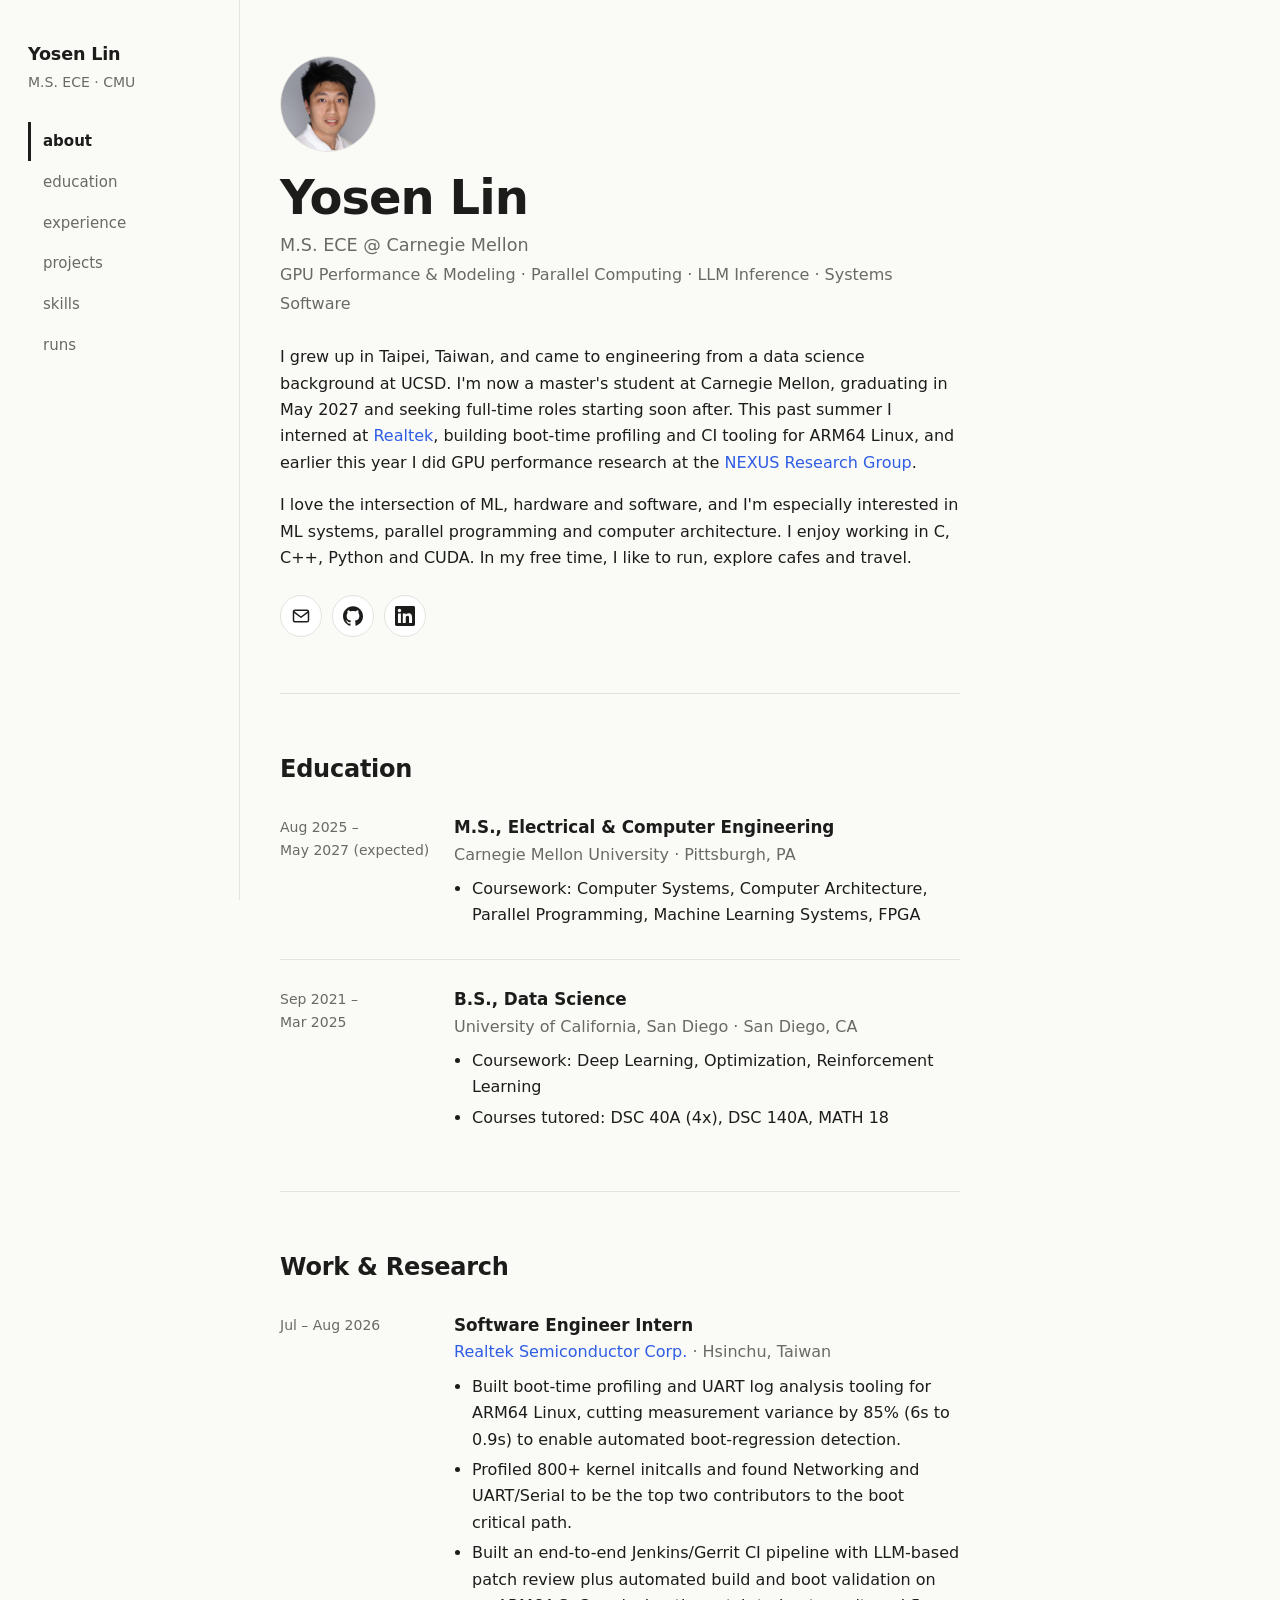
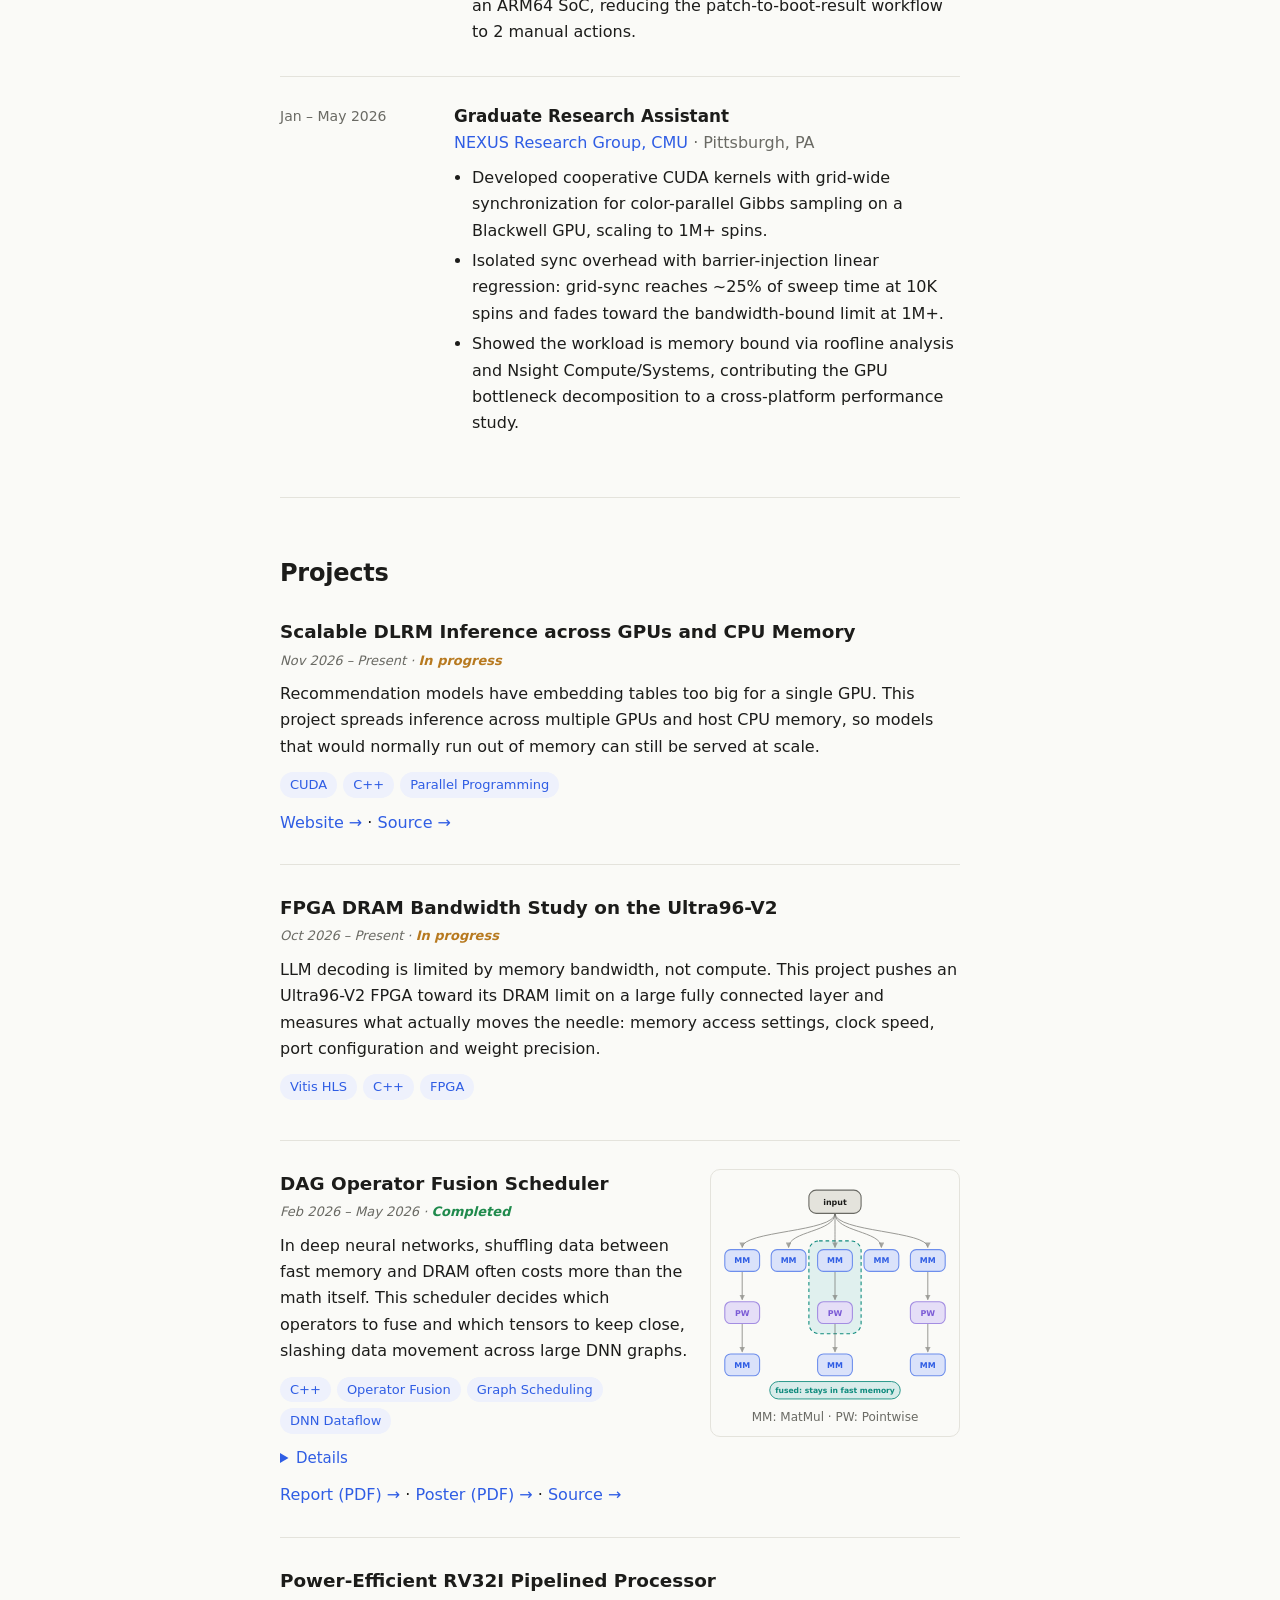
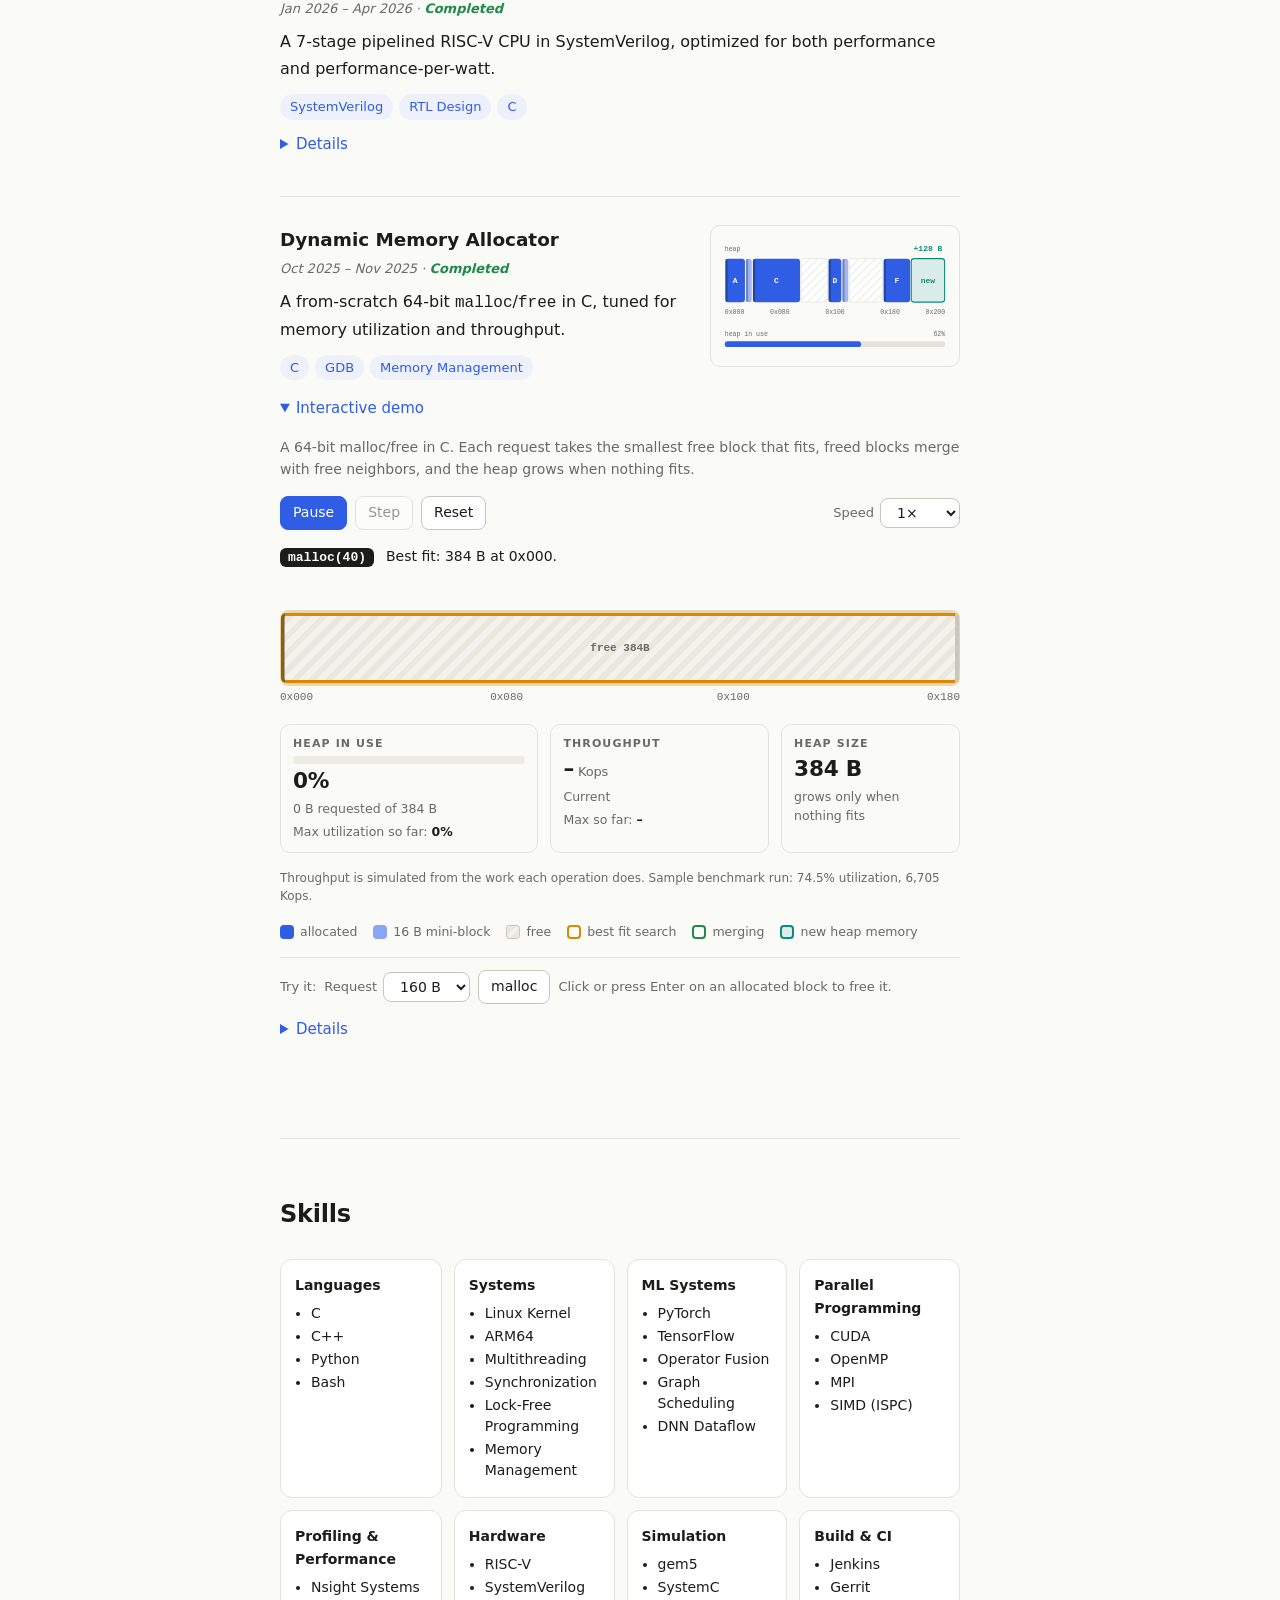
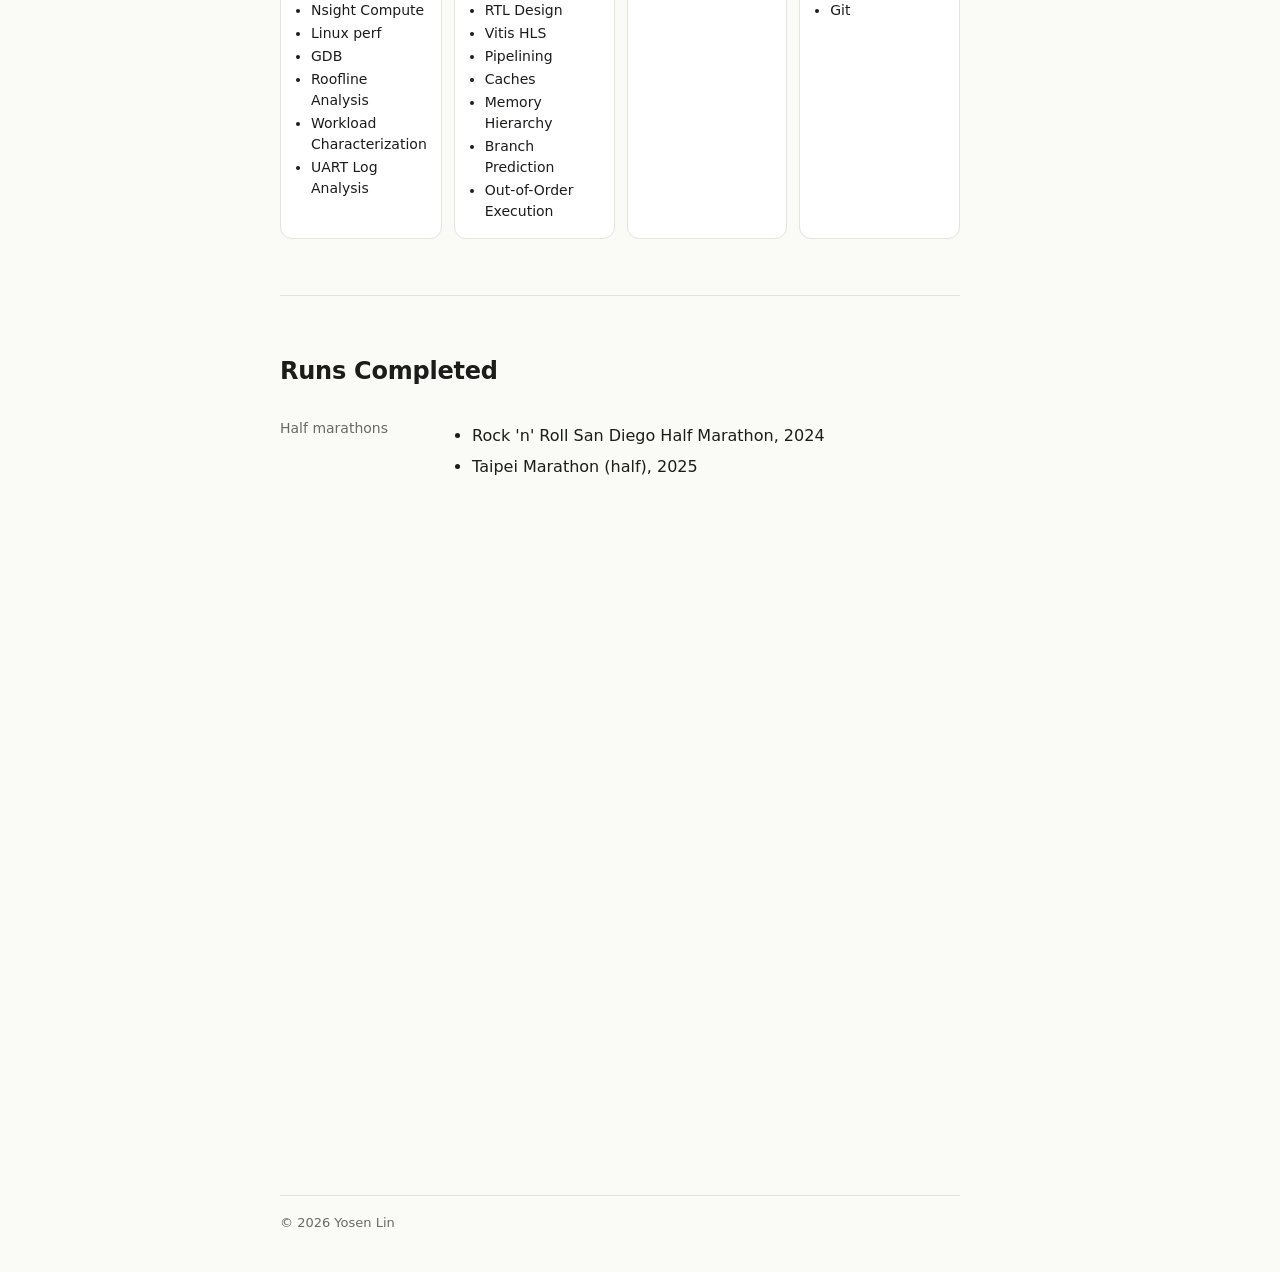
==== commit e0185e1f: "Redraw DAG scheduler figure as a themed SVG Co-Authored-By: Claude Sonnet 5.5 <noreply@anthropic.com" ====
--- a/index.html
+++ b/index.html
@@ -5,7 +5,7 @@
 <meta name="viewport" content="width=device-width, initial-scale=1">
 <title>Yosen Lin</title>
 <meta name="description" content="Yosen Lin: MS ECE at CMU. GPU performance, parallel computing, LLM inference and systems software.">
-<link rel="stylesheet" href="style.css?v=14">
+<link rel="stylesheet" href="style.css?v=15">
 </head>
 <body>
 <div class="layout">
@@ -129,8 +129,16 @@
           <p>In deep neural networks, shuffling data between fast memory and DRAM often costs more than the math itself. This scheduler decides which operators to fuse and which tensors to keep close, slashing data movement across large DNN graphs.</p>
           <ul class="tags"><li>C++</li><li>Operator Fusion</li><li>Graph Scheduling</li><li>DNN Dataflow</li></ul>
         </div>
-        <figure class="card-fig">
-          <img src="dag-scheduler-figure-hq.jpg" alt="Operator graph where a matrix-multiply node and the pointwise node after it are grouped into one fused block that keeps its intermediate result in fast memory" width="868" height="845" loading="lazy">
+        <figure class="card-fig dag">
+          <svg viewBox="0 0 320 306" role="img" aria-label="Operator graph: an input feeds five matrix-multiply operators. Three of them are followed by pointwise and matrix-multiply operators. One matrix-multiply and the pointwise operator after it are grouped into a fused block whose intermediate result stays in fast memory.">
+            <defs><marker id="dag-ah" viewBox="0 0 8 8" refX="7" refY="4" markerWidth="6" markerHeight="6" orient="auto"><path class="ah" d="M0,0 L8,4 L0,8z"/></marker></defs>
+            <rect class="dg" x="124" y="84" width="72" height="128" rx="14"/>
+            <path class="de" d="M160,46 C160,72 32,70 32,93" marker-end="url(#dag-ah)"/><path class="de" d="M160,46 C160,72 96,70 96,93" marker-end="url(#dag-ah)"/><path class="de" d="M160,46 C160,72 160,70 160,93" marker-end="url(#dag-ah)"/><path class="de" d="M160,46 C160,72 224,70 224,93" marker-end="url(#dag-ah)"/><path class="de" d="M160,46 C160,72 288,70 288,93" marker-end="url(#dag-ah)"/><path class="de" d="M32,126 V165" marker-end="url(#dag-ah)"/><path class="de" d="M32,198 V237" marker-end="url(#dag-ah)"/><path class="de" d="M160,126 V165" marker-end="url(#dag-ah)"/><path class="de" d="M160,198 V237" marker-end="url(#dag-ah)"/><path class="de" d="M288,126 V165" marker-end="url(#dag-ah)"/><path class="de" d="M288,198 V237" marker-end="url(#dag-ah)"/>
+            <rect class="dn mm" x="8.0" y="96" width="48" height="30" rx="8"/><text class="dl mmt" x="32" y="111.5" text-anchor="middle" dominant-baseline="central">MM</text><rect class="dn pw" x="8.0" y="168" width="48" height="30" rx="8"/><text class="dl pwt" x="32" y="183.5" text-anchor="middle" dominant-baseline="central">PW</text><rect class="dn mm" x="8.0" y="240" width="48" height="30" rx="8"/><text class="dl mmt" x="32" y="255.5" text-anchor="middle" dominant-baseline="central">MM</text><rect class="dn mm" x="72.0" y="96" width="48" height="30" rx="8"/><text class="dl mmt" x="96" y="111.5" text-anchor="middle" dominant-baseline="central">MM</text><rect class="dn mm" x="136.0" y="96" width="48" height="30" rx="8"/><text class="dl mmt" x="160" y="111.5" text-anchor="middle" dominant-baseline="central">MM</text><rect class="dn pw" x="136.0" y="168" width="48" height="30" rx="8"/><text class="dl pwt" x="160" y="183.5" text-anchor="middle" dominant-baseline="central">PW</text><rect class="dn mm" x="136.0" y="240" width="48" height="30" rx="8"/><text class="dl mmt" x="160" y="255.5" text-anchor="middle" dominant-baseline="central">MM</text><rect class="dn mm" x="200.0" y="96" width="48" height="30" rx="8"/><text class="dl mmt" x="224" y="111.5" text-anchor="middle" dominant-baseline="central">MM</text><rect class="dn mm" x="264.0" y="96" width="48" height="30" rx="8"/><text class="dl mmt" x="288" y="111.5" text-anchor="middle" dominant-baseline="central">MM</text><rect class="dn pw" x="264.0" y="168" width="48" height="30" rx="8"/><text class="dl pwt" x="288" y="183.5" text-anchor="middle" dominant-baseline="central">PW</text><rect class="dn mm" x="264.0" y="240" width="48" height="30" rx="8"/><text class="dl mmt" x="288" y="255.5" text-anchor="middle" dominant-baseline="central">MM</text>
+            <rect class="dn in" x="124" y="14" width="72" height="32" rx="10"/><text class="dl int" x="160" y="30.5" text-anchor="middle" dominant-baseline="central">input</text>
+            <rect class="dp" x="70" y="278" width="180" height="24" rx="12"/><text class="dpt" x="160" y="290.5" text-anchor="middle" dominant-baseline="central">fused: stays in fast memory</text>
+          </svg>
+          <figcaption>MM: MatMul &middot; PW: Pointwise</figcaption>
         </figure>
         </div>
         <details>
--- a/style.css
+++ b/style.css
@@ -1,8 +1,8 @@
-:root { --ext:#0f8b7d; --bg:#fafaf7; --side:#fafaf7; --fg:#1c1c1a; --muted:#6a6a64; --line:#e4e3dc;
+:root { --pw:#7c5cd6; --ext:#0f8b7d; --bg:#fafaf7; --side:#fafaf7; --fg:#1c1c1a; --muted:#6a6a64; --line:#e4e3dc;
         --card:#ffffff; --accent:#2f5de4; --accent-soft:#eef1fc; }
 @media (prefers-color-scheme: dark) {
   :root { --bg:#131413; --side:#131413; --fg:#ecebe6; --muted:#9a9a92; --line:#2a2b29;
-          --card:#1b1c1b; --accent:#7d9bff; --accent-soft:#20263d; --ext:#3dd6c3; }
+          --card:#1b1c1b; --accent:#7d9bff; --accent-soft:#20263d; --ext:#3dd6c3; --pw:#b6a2ff; }
 }
 * { box-sizing:border-box; }
 html { scroll-behavior:smooth; }
@@ -126,3 +126,18 @@
 .projects .card .date { font-style: italic; margin: 0 0 10px; }
 .card-fig img { display: block; width: 100%; height: auto; border-radius: 6px; }
 .card-fig:has(img) { padding: 6px; background: var(--card); }
+
+/* DAG scheduler figure (drawn, theme-aware) */
+.card-fig.dag { padding: 10px 8px 8px; }
+.card-fig.dag figcaption { margin-top: 6px; text-align: center; font-size: 12px; color: var(--muted); }
+.dag .dn { stroke-width: 1.5; }
+.dag .dn.mm { fill: color-mix(in srgb, var(--accent) 18%, var(--card)); stroke: color-mix(in srgb, var(--accent) 70%, var(--card)); }
+.dag .dn.pw { fill: color-mix(in srgb, var(--pw) 20%, var(--card)); stroke: color-mix(in srgb, var(--pw) 70%, var(--card)); }
+.dag .dn.in { fill: var(--line); stroke: var(--muted); }
+.dag .dl { font: 600 11px -apple-system, BlinkMacSystemFont, "Segoe UI", Inter, system-ui, sans-serif; }
+.dag .dl.mmt { fill: var(--accent); } .dag .dl.pwt { fill: var(--pw); } .dag .dl.int { fill: var(--fg); }
+.dag .de { fill: none; stroke: var(--muted); stroke-width: 1.3; opacity: .7; }
+.dag .ah { fill: var(--muted); opacity: .8; }
+.dag .dg { fill: color-mix(in srgb, var(--ext) 13%, var(--card)); stroke: var(--ext); stroke-width: 1.5; stroke-dasharray: 5 4; }
+.dag .dp { fill: color-mix(in srgb, var(--ext) 16%, var(--card)); stroke: var(--ext); stroke-width: 1.2; }
+.dag .dpt { fill: var(--ext); font: 600 10.5px -apple-system, BlinkMacSystemFont, "Segoe UI", Inter, system-ui, sans-serif; }
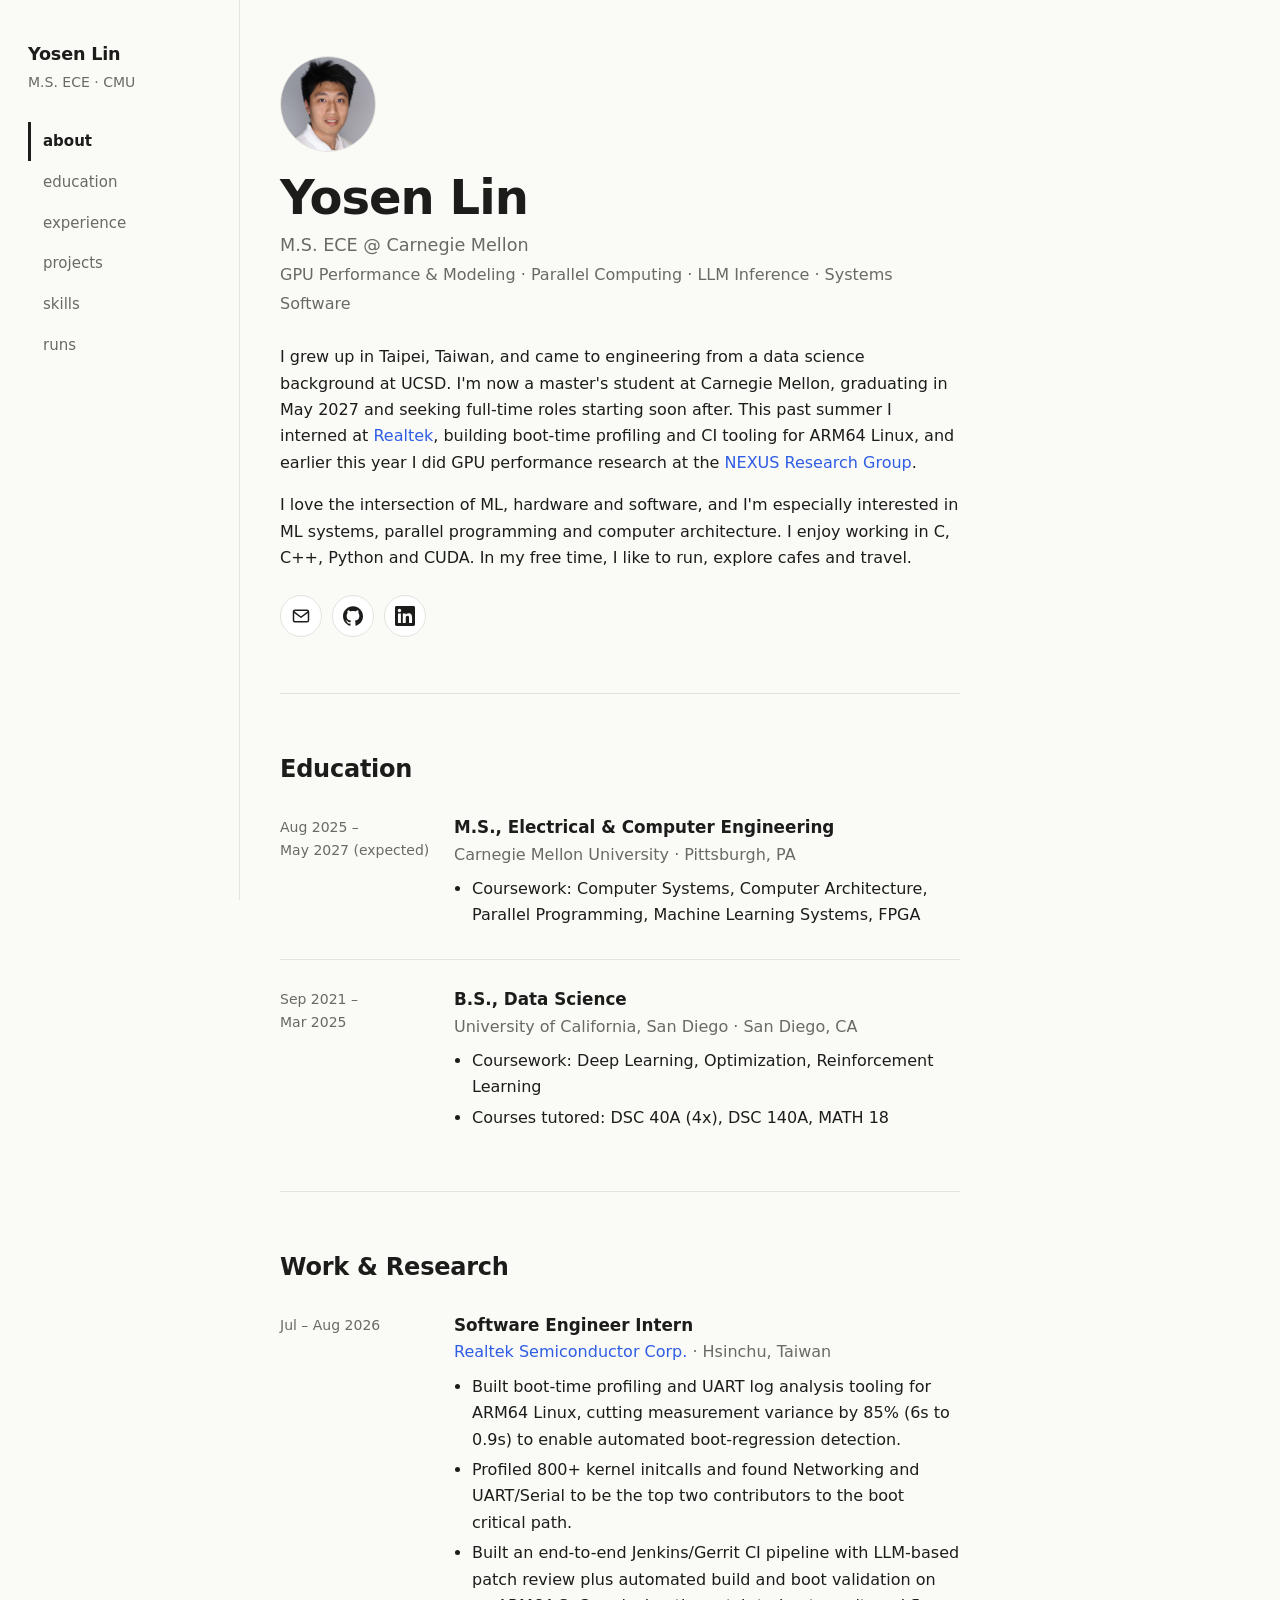
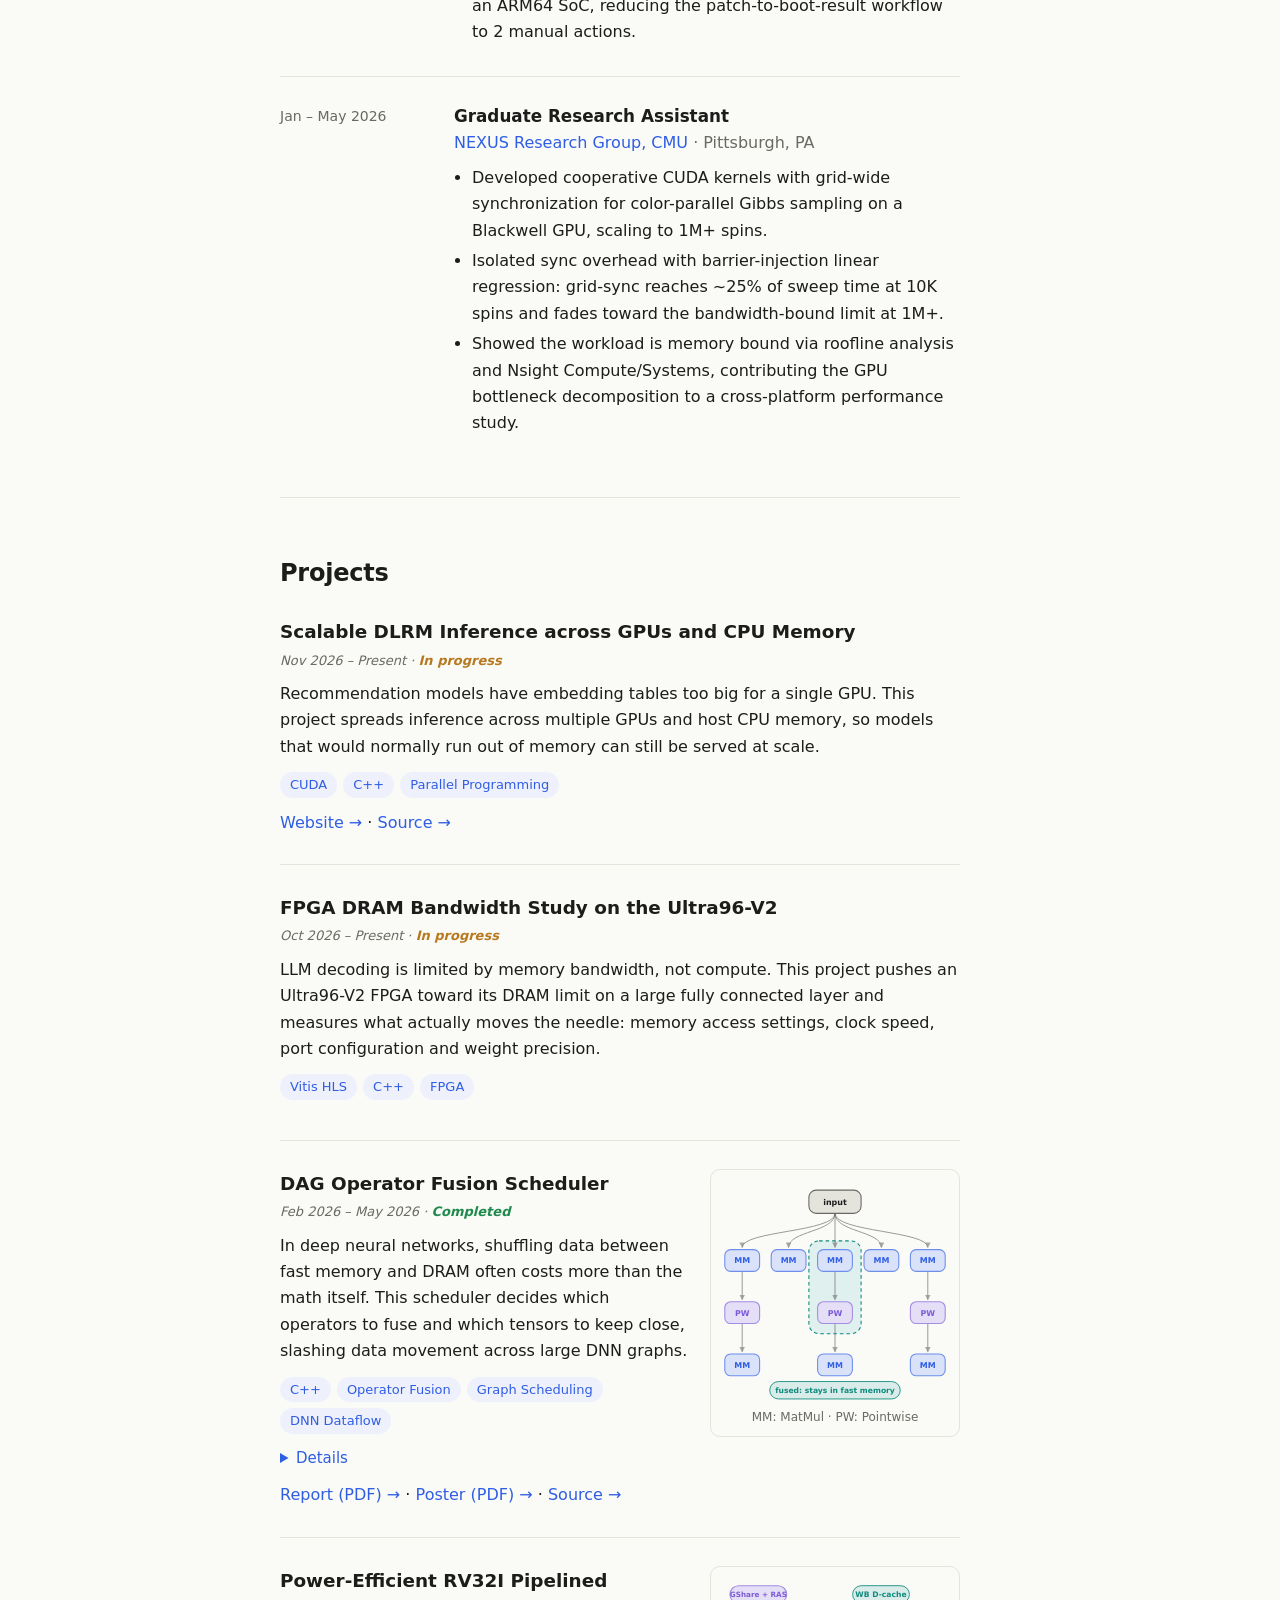
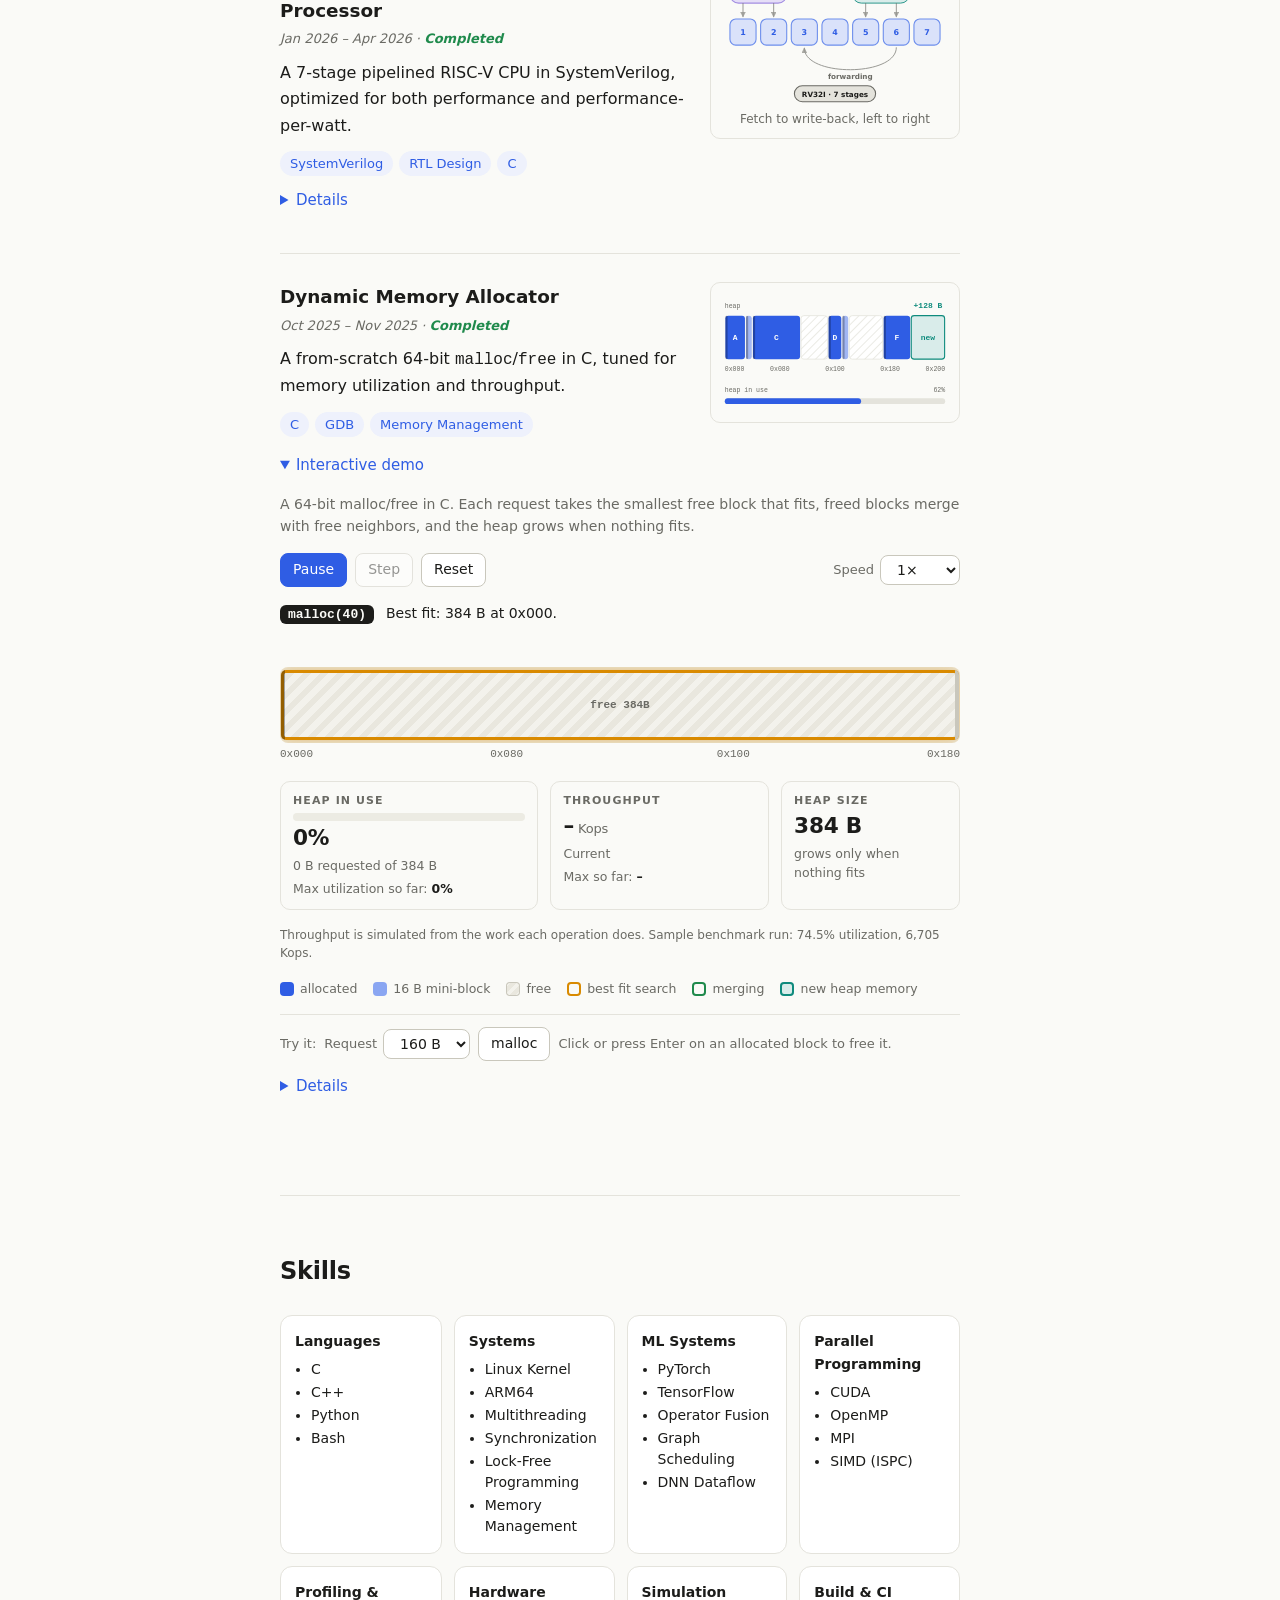
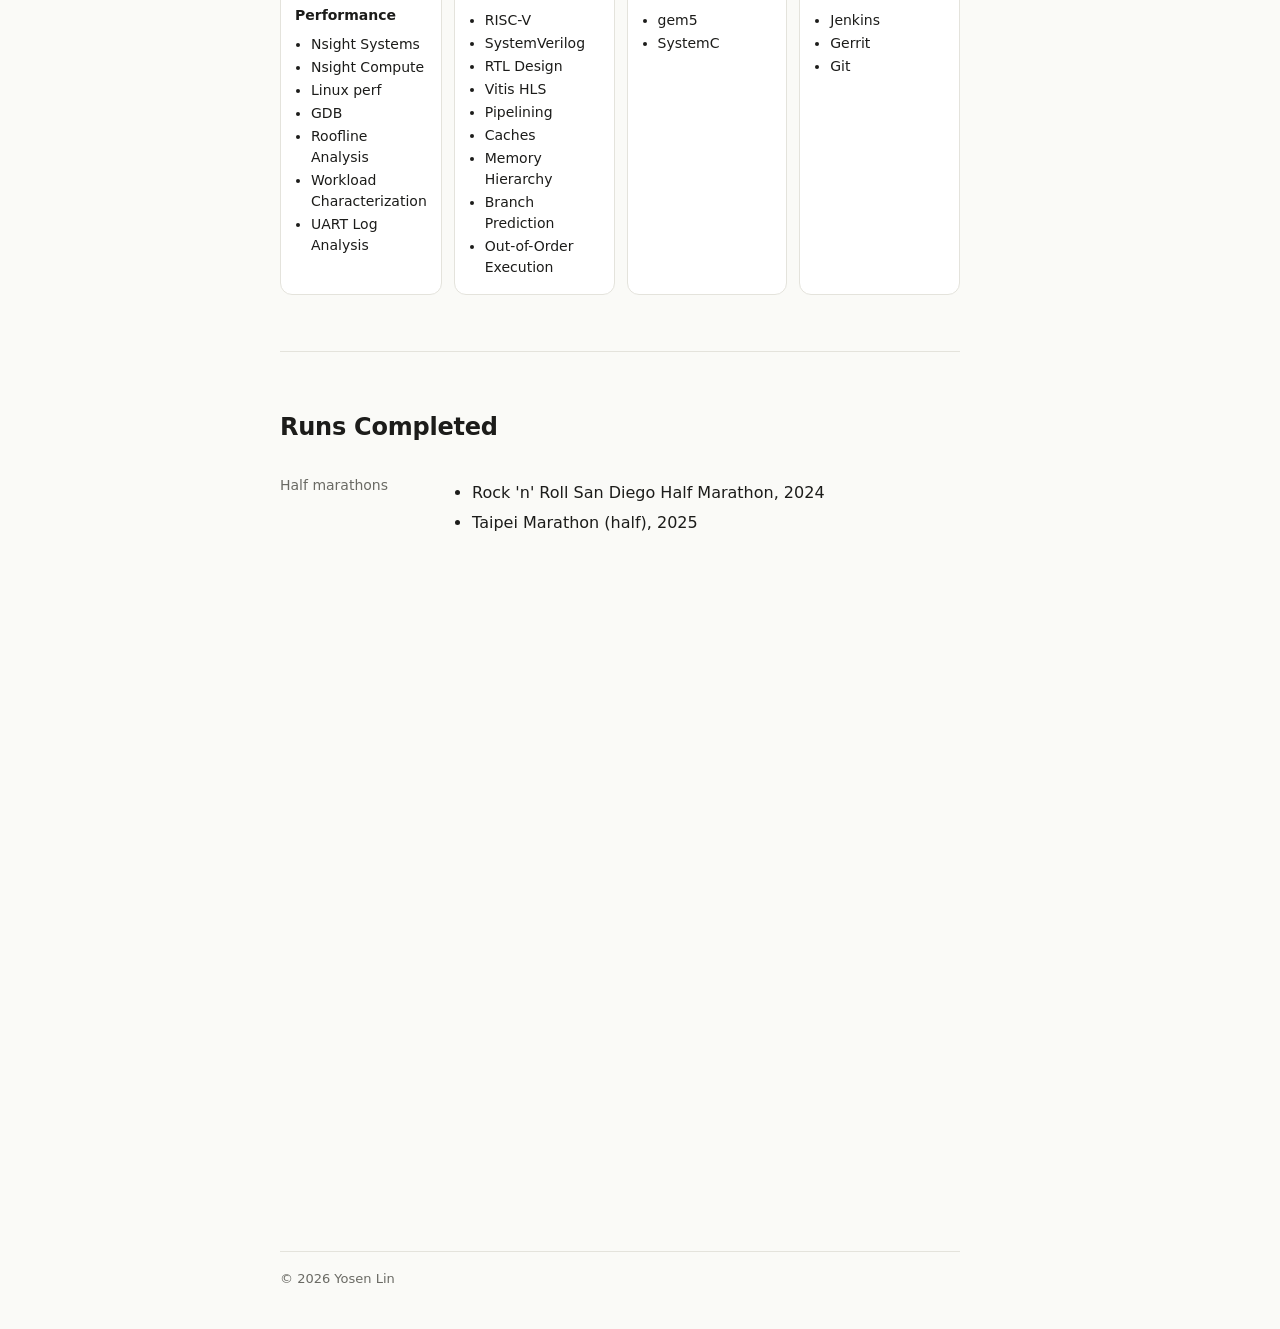
==== commit ef7ef63b: "Add RV32I pipeline illustration Co-Authored-By: Claude Sonnet 5.5 <noreply@anthropic.com>" ====
--- a/index.html
+++ b/index.html
@@ -5,7 +5,7 @@
 <meta name="viewport" content="width=device-width, initial-scale=1">
 <title>Yosen Lin</title>
 <meta name="description" content="Yosen Lin: MS ECE at CMU. GPU performance, parallel computing, LLM inference and systems software.">
-<link rel="stylesheet" href="style.css?v=15">
+<link rel="stylesheet" href="style.css?v=16">
 </head>
 <body>
 <div class="layout">
@@ -153,10 +153,26 @@
       </article>
 
       <article class="card">
+        <div class="card-top">
+        <div class="card-main">
         <h3>Power-Efficient RV32I Pipelined Processor</h3>
-        <div class="date">Jan 2026 – Apr 2026 · <span class="status done">Completed</span></div>
-        <p>A 7-stage pipelined RISC-V CPU in SystemVerilog, optimized for both performance and performance-per-watt.</p>
-        <ul class="tags"><li>SystemVerilog</li><li>RTL Design</li><li>C</li></ul>
+          <div class="date">Jan 2026 – Apr 2026 · <span class="status done">Completed</span></div>
+          <p>A 7-stage pipelined RISC-V CPU in SystemVerilog, optimized for both performance and performance-per-watt.</p>
+          <ul class="tags"><li>SystemVerilog</li><li>RTL Design</li><li>C</li></ul>
+        </div>
+        <figure class="card-fig dag">
+          <svg viewBox="0 0 320 176" role="img" aria-label="Illustration of a 7-stage pipelined RISC-V core: seven numbered stages in a row, a GShare branch predictor and return address stack feeding the first stages, a write-back data cache at the memory stages, and a forwarding path from a later stage back to an earlier one.">
+            <defs><marker id="rv-ah" viewBox="0 0 8 8" refX="7" refY="4" markerWidth="6" markerHeight="6" orient="auto"><path class="ah" d="M0,0 L8,4 L0,8z"/></marker></defs>
+            <rect class="dn pw" x="15.1" y="12" width="78.3" height="24" rx="12"/><text class="dl pwt" style="font-size:10px" x="54.3" y="24.5" text-anchor="middle" dominant-baseline="central">GShare + RAS</text>
+            <rect class="dp" x="184.3" y="12" width="78.3" height="24" rx="12"/><text class="dpt" x="223.4" y="24.5" text-anchor="middle" dominant-baseline="central">WB D-cache</text>
+            <path class="de" d="M33.1,36 V55" marker-end="url(#rv-ah)"/><path class="de" d="M75.4,36 V55" marker-end="url(#rv-ah)"/><path class="de" d="M202.3,36 V55" marker-end="url(#rv-ah)"/><path class="de" d="M244.6,36 V55" marker-end="url(#rv-ah)"/>
+            <rect class="dn mm" x="15.1" y="58" width="36" height="36" rx="8"/><text class="dl mmt" x="33.1" y="76.5" text-anchor="middle" dominant-baseline="central">1</text><rect class="dn mm" x="57.4" y="58" width="36" height="36" rx="8"/><text class="dl mmt" x="75.4" y="76.5" text-anchor="middle" dominant-baseline="central">2</text><rect class="dn mm" x="99.7" y="58" width="36" height="36" rx="8"/><text class="dl mmt" x="117.7" y="76.5" text-anchor="middle" dominant-baseline="central">3</text><rect class="dn mm" x="142.0" y="58" width="36" height="36" rx="8"/><text class="dl mmt" x="160.0" y="76.5" text-anchor="middle" dominant-baseline="central">4</text><rect class="dn mm" x="184.3" y="58" width="36" height="36" rx="8"/><text class="dl mmt" x="202.3" y="76.5" text-anchor="middle" dominant-baseline="central">5</text><rect class="dn mm" x="226.6" y="58" width="36" height="36" rx="8"/><text class="dl mmt" x="244.6" y="76.5" text-anchor="middle" dominant-baseline="central">6</text><rect class="dn mm" x="268.9" y="58" width="36" height="36" rx="8"/><text class="dl mmt" x="286.9" y="76.5" text-anchor="middle" dominant-baseline="central">7</text>
+            <path class="de" d="M244.6,97 C244.6,138 117.7,138 117.7,98" marker-end="url(#rv-ah)"/><text class="lb2" x="181.1" y="141" text-anchor="middle">forwarding</text>
+            <rect class="dn in" x="104" y="150" width="112" height="22" rx="11"/><text class="dl int" style="font-size:10px" x="160" y="161.5" text-anchor="middle" dominant-baseline="central">RV32I &middot; 7 stages</text>
+          </svg>
+          <figcaption>Fetch to write-back, left to right</figcaption>
+        </figure>
+        </div>
         <details>
           <summary>Details</summary>
           <ul>
--- a/style.css
+++ b/style.css
@@ -141,3 +141,6 @@
 .dag .dg { fill: color-mix(in srgb, var(--ext) 13%, var(--card)); stroke: var(--ext); stroke-width: 1.5; stroke-dasharray: 5 4; }
 .dag .dp { fill: color-mix(in srgb, var(--ext) 16%, var(--card)); stroke: var(--ext); stroke-width: 1.2; }
 .dag .dpt { fill: var(--ext); font: 600 10.5px -apple-system, BlinkMacSystemFont, "Segoe UI", Inter, system-ui, sans-serif; }
+
+.dag .lb2 { fill: var(--muted); font: 600 10px -apple-system, BlinkMacSystemFont, "Segoe UI", Inter, system-ui, sans-serif; }
+.dag .dl.pwt { fill: var(--pw); }
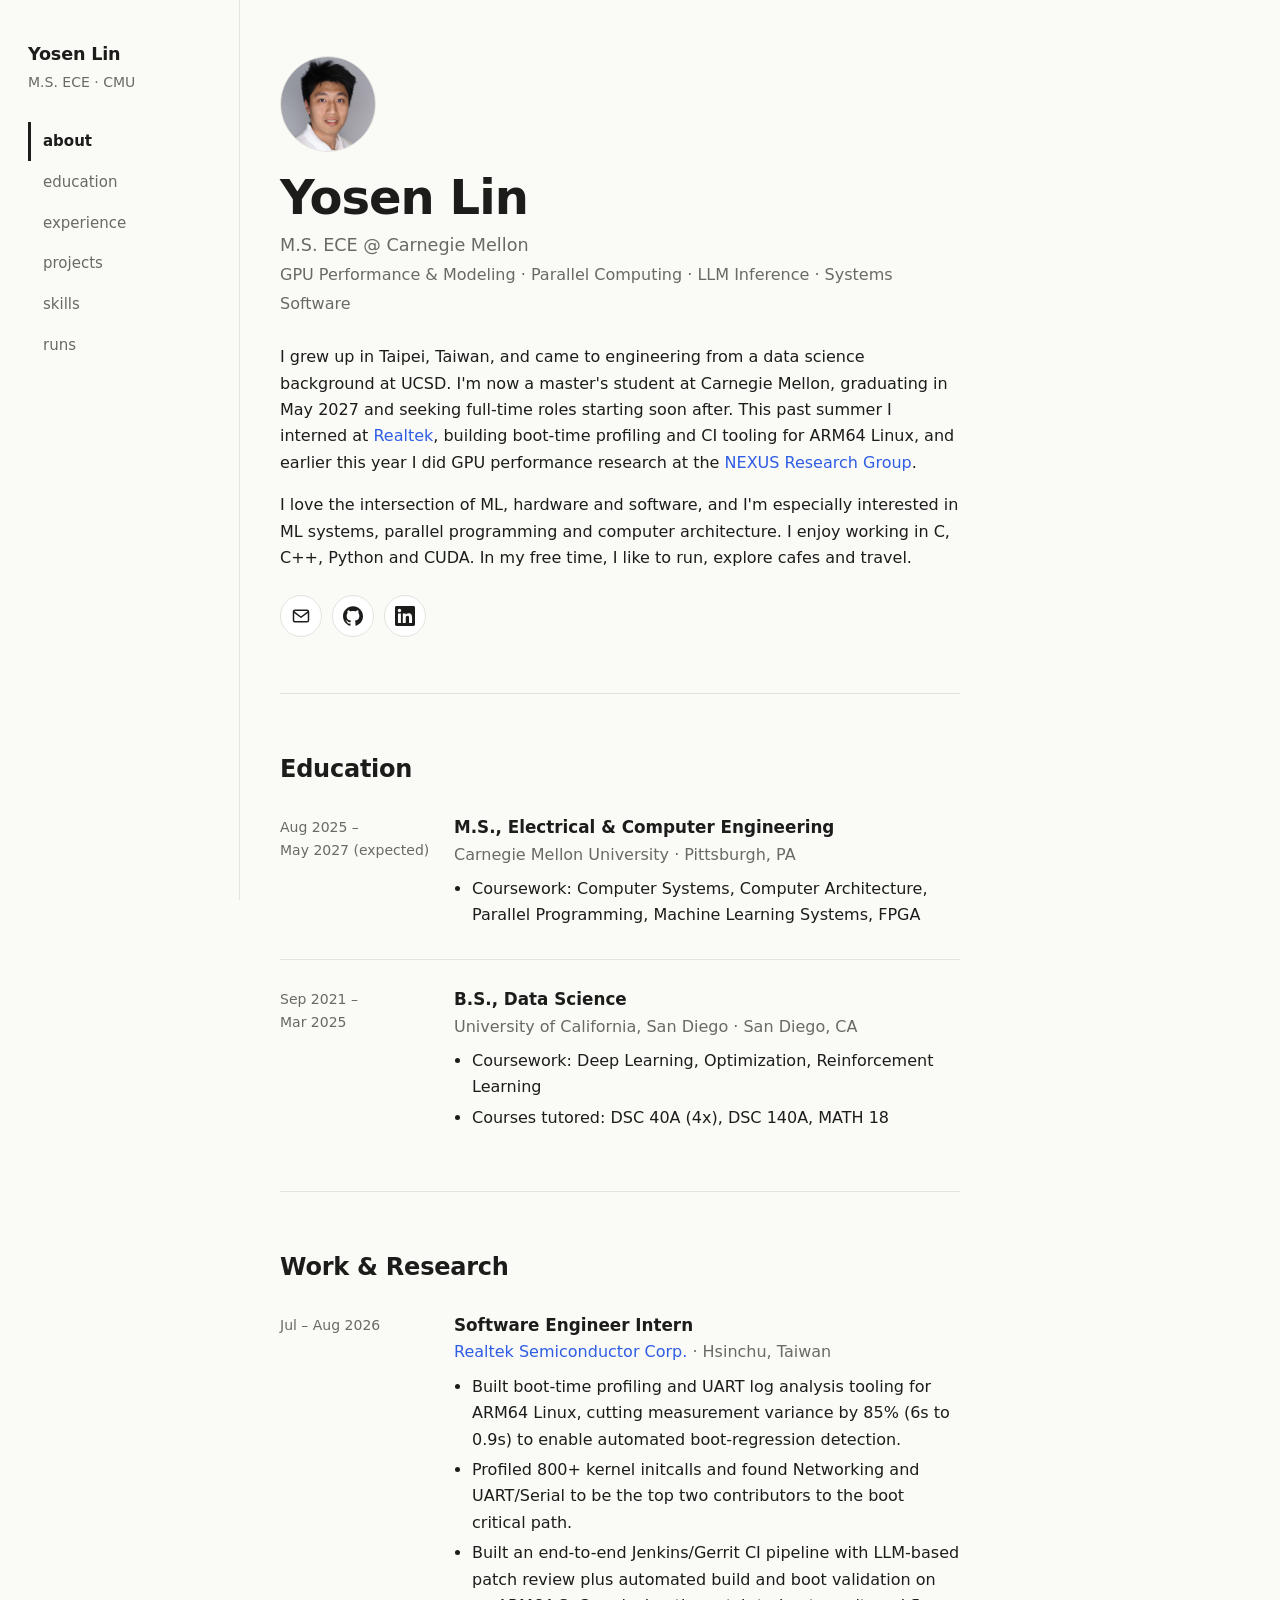
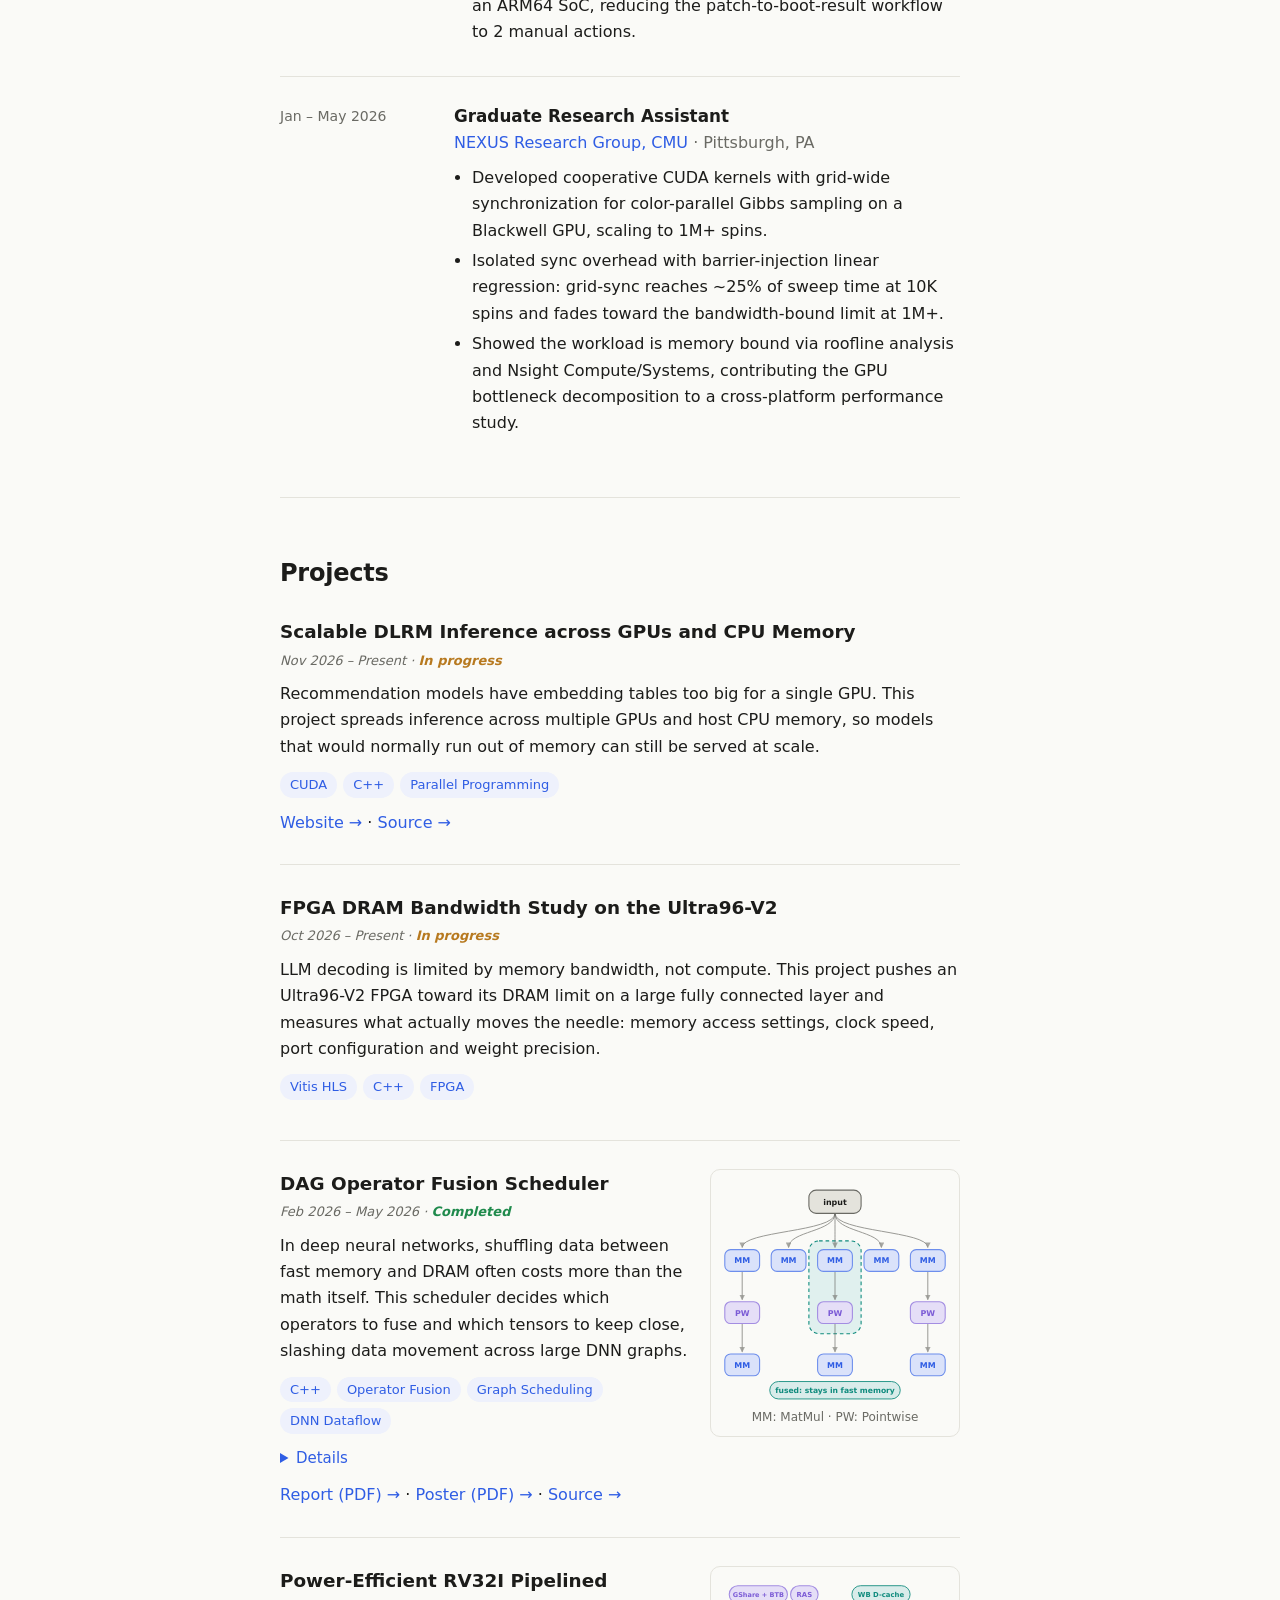
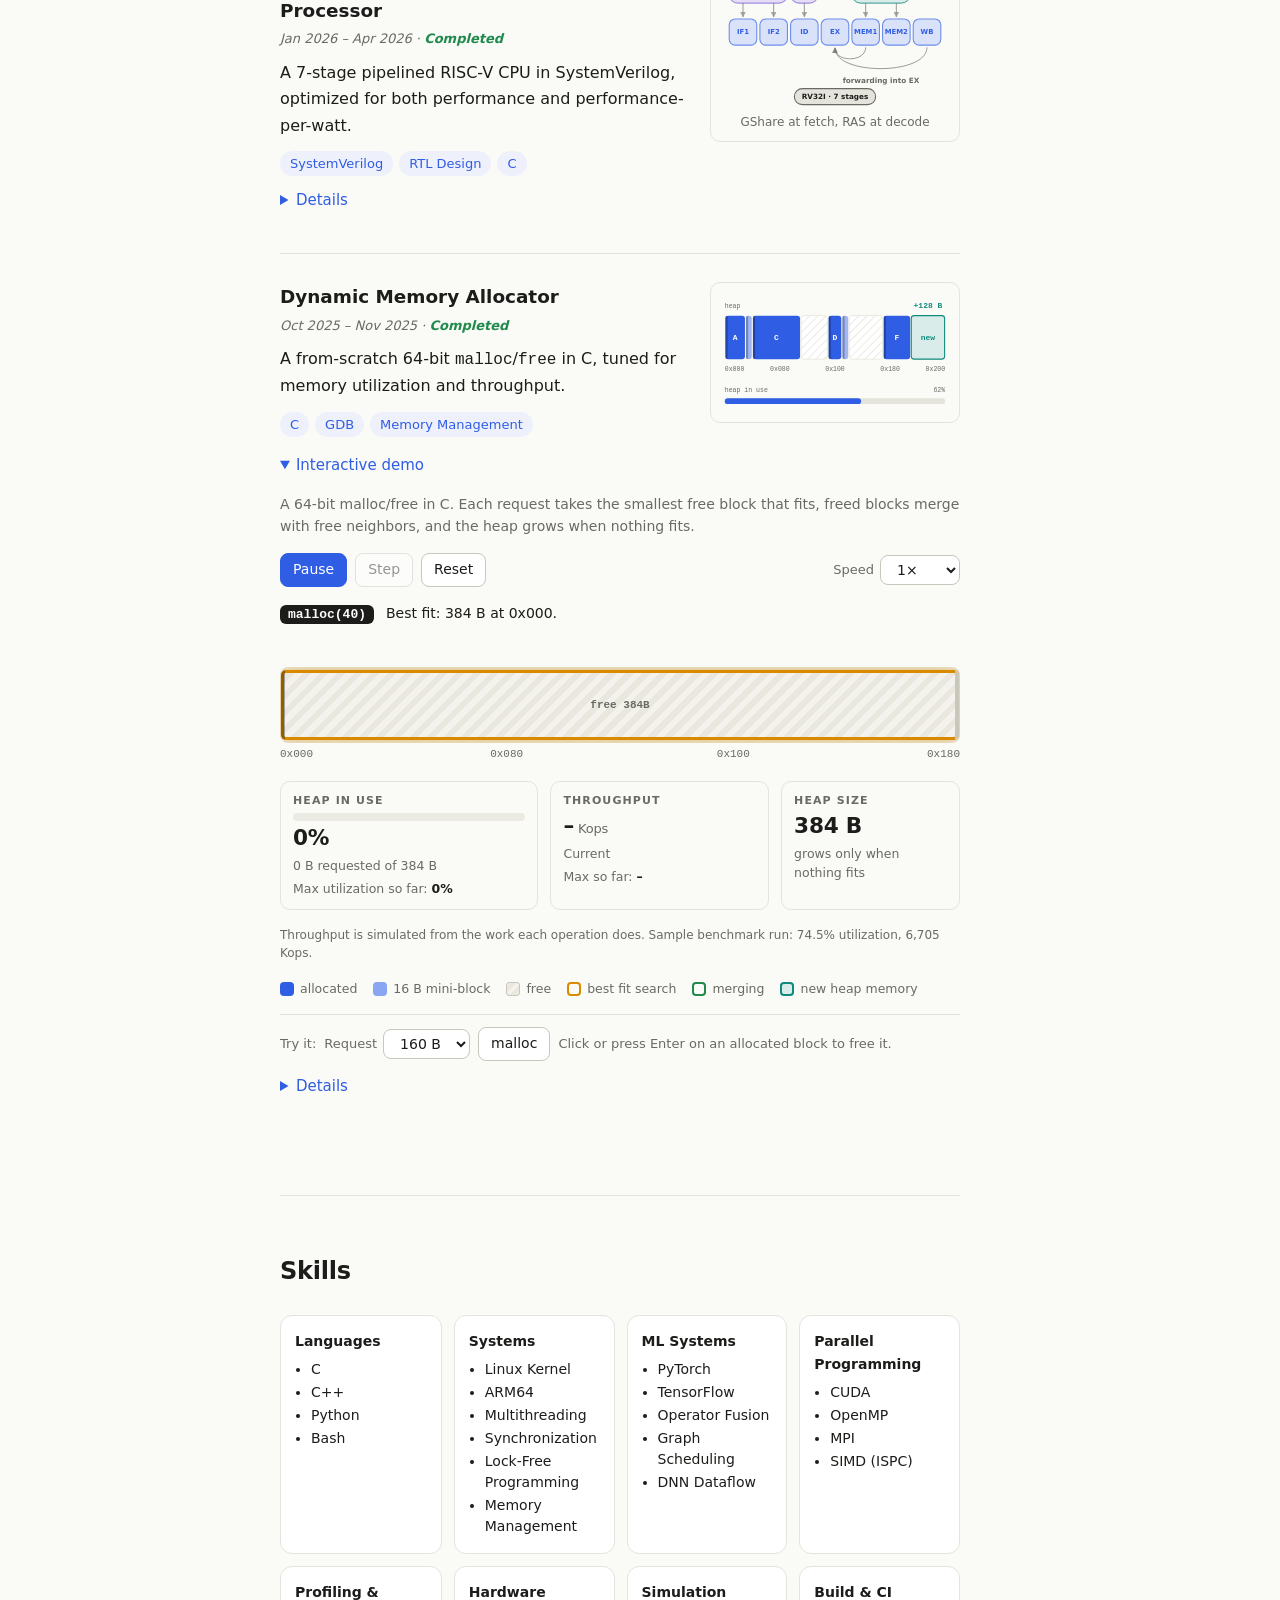
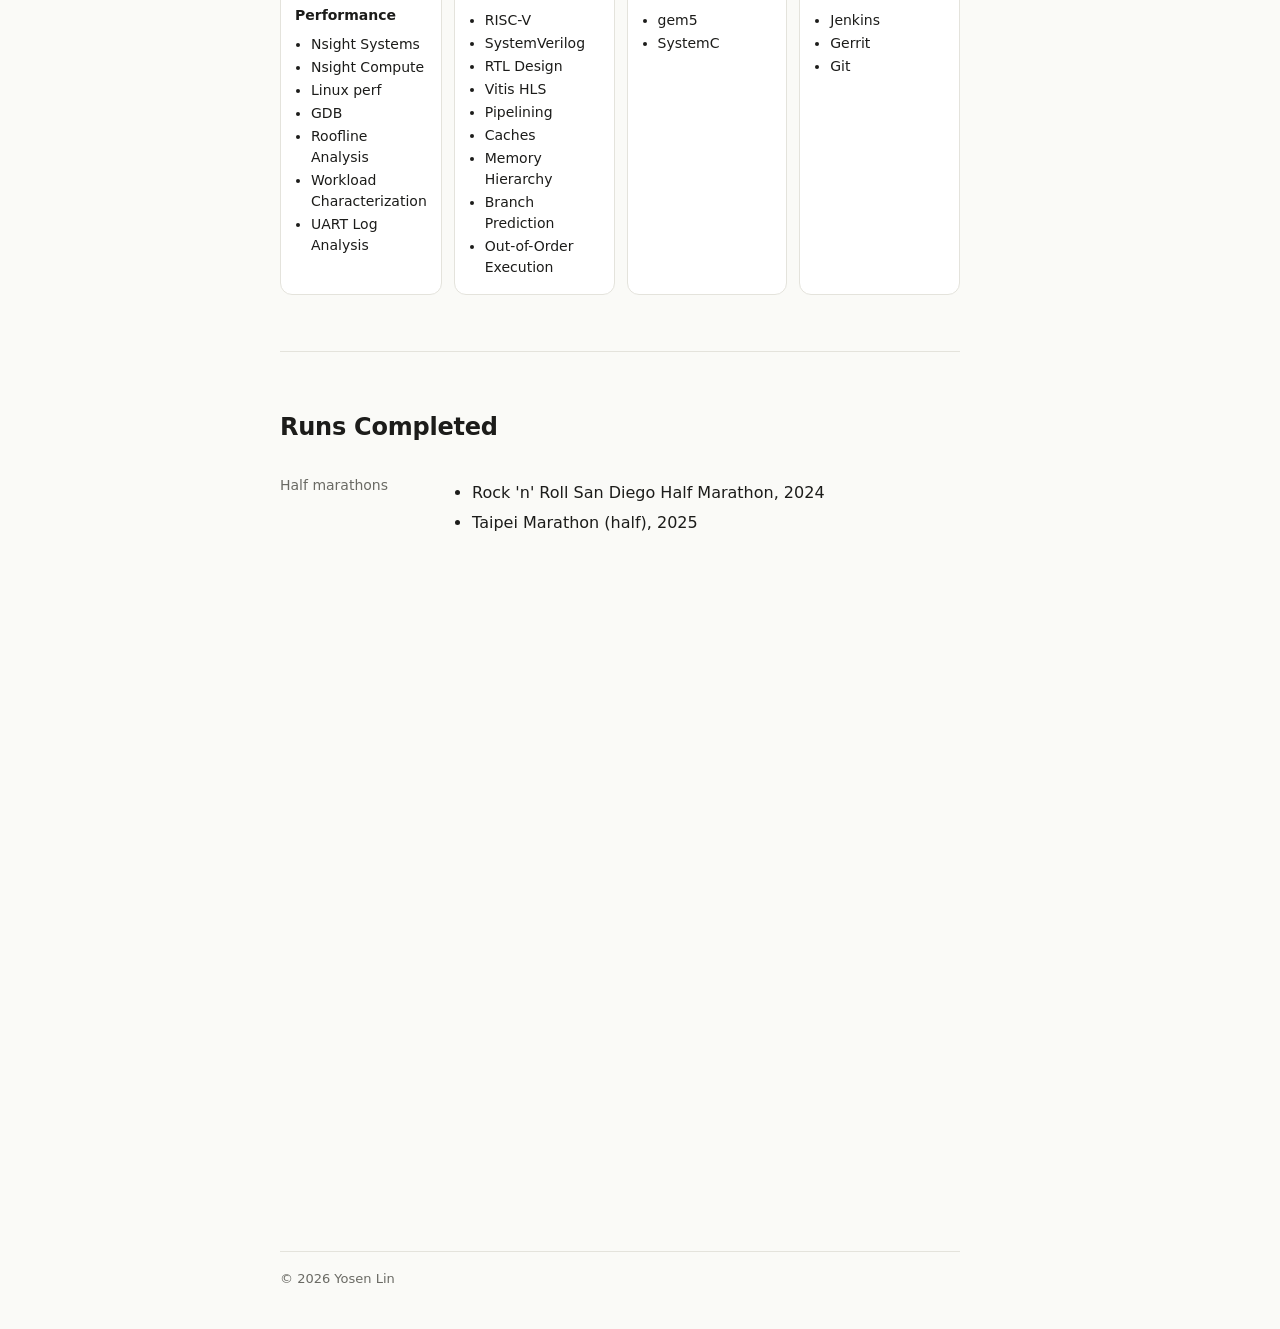
==== commit b7c8d3ce: "RV32I figure: use real pipeline stages Co-Authored-By: Claude Sonnet 5.5 <noreply@anthropic.com>" ====
--- a/index.html
+++ b/index.html
@@ -5,7 +5,7 @@
 <meta name="viewport" content="width=device-width, initial-scale=1">
 <title>Yosen Lin</title>
 <meta name="description" content="Yosen Lin: MS ECE at CMU. GPU performance, parallel computing, LLM inference and systems software.">
-<link rel="stylesheet" href="style.css?v=16">
+<link rel="stylesheet" href="style.css?v=17">
 </head>
 <body>
 <div class="layout">
@@ -161,16 +161,16 @@
           <ul class="tags"><li>SystemVerilog</li><li>RTL Design</li><li>C</li></ul>
         </div>
         <figure class="card-fig dag">
-          <svg viewBox="0 0 320 176" role="img" aria-label="Illustration of a 7-stage pipelined RISC-V core: seven numbered stages in a row, a GShare branch predictor and return address stack feeding the first stages, a write-back data cache at the memory stages, and a forwarding path from a later stage back to an earlier one.">
+          <svg viewBox="0 0 320 180" role="img" aria-label="Illustration of a 7-stage pipelined RISC-V core with stages IF1, IF2, ID, EX, MEM1, MEM2 and WB. A GShare predictor with a branch target buffer feeds the fetch stages, a return address stack sits at decode, a write-back data cache serves the memory stages, and forwarding paths run from the memory and write-back stages back into EX.">
             <defs><marker id="rv-ah" viewBox="0 0 8 8" refX="7" refY="4" markerWidth="6" markerHeight="6" orient="auto"><path class="ah" d="M0,0 L8,4 L0,8z"/></marker></defs>
-            <rect class="dn pw" x="15.1" y="12" width="78.3" height="24" rx="12"/><text class="dl pwt" style="font-size:10px" x="54.3" y="24.5" text-anchor="middle" dominant-baseline="central">GShare + RAS</text>
-            <rect class="dp" x="184.3" y="12" width="78.3" height="24" rx="12"/><text class="dpt" x="223.4" y="24.5" text-anchor="middle" dominant-baseline="central">WB D-cache</text>
-            <path class="de" d="M33.1,36 V55" marker-end="url(#rv-ah)"/><path class="de" d="M75.4,36 V55" marker-end="url(#rv-ah)"/><path class="de" d="M202.3,36 V55" marker-end="url(#rv-ah)"/><path class="de" d="M244.6,36 V55" marker-end="url(#rv-ah)"/>
-            <rect class="dn mm" x="15.1" y="58" width="36" height="36" rx="8"/><text class="dl mmt" x="33.1" y="76.5" text-anchor="middle" dominant-baseline="central">1</text><rect class="dn mm" x="57.4" y="58" width="36" height="36" rx="8"/><text class="dl mmt" x="75.4" y="76.5" text-anchor="middle" dominant-baseline="central">2</text><rect class="dn mm" x="99.7" y="58" width="36" height="36" rx="8"/><text class="dl mmt" x="117.7" y="76.5" text-anchor="middle" dominant-baseline="central">3</text><rect class="dn mm" x="142.0" y="58" width="36" height="36" rx="8"/><text class="dl mmt" x="160.0" y="76.5" text-anchor="middle" dominant-baseline="central">4</text><rect class="dn mm" x="184.3" y="58" width="36" height="36" rx="8"/><text class="dl mmt" x="202.3" y="76.5" text-anchor="middle" dominant-baseline="central">5</text><rect class="dn mm" x="226.6" y="58" width="36" height="36" rx="8"/><text class="dl mmt" x="244.6" y="76.5" text-anchor="middle" dominant-baseline="central">6</text><rect class="dn mm" x="268.9" y="58" width="36" height="36" rx="8"/><text class="dl mmt" x="286.9" y="76.5" text-anchor="middle" dominant-baseline="central">7</text>
-            <path class="de" d="M244.6,97 C244.6,138 117.7,138 117.7,98" marker-end="url(#rv-ah)"/><text class="lb2" x="181.1" y="141" text-anchor="middle">forwarding</text>
-            <rect class="dn in" x="104" y="150" width="112" height="22" rx="11"/><text class="dl int" style="font-size:10px" x="160" y="161.5" text-anchor="middle" dominant-baseline="central">RV32I &middot; 7 stages</text>
+            <rect class="dn pw" x="14.1" y="12" width="80.3" height="24" rx="12"/><text class="dl pwt" style="font-size:9px" x="54.3" y="24.5" text-anchor="middle" dominant-baseline="central">GShare + BTB</text><rect class="dn pw" x="98.7" y="12" width="38.0" height="24" rx="12"/><text class="dl pwt" style="font-size:9.5px" x="117.7" y="24.5" text-anchor="middle" dominant-baseline="central">RAS</text><rect class="dp" x="183.3" y="12" width="80.3" height="24" rx="12"/><text class="dpt" style="font-size:9.5px" x="223.4" y="24.5" text-anchor="middle" dominant-baseline="central">WB D-cache</text>
+            <path class="de" d="M33.1,36 V55" marker-end="url(#rv-ah)"/><path class="de" d="M75.4,36 V55" marker-end="url(#rv-ah)"/><path class="de" d="M117.7,36 V55" marker-end="url(#rv-ah)"/><path class="de" d="M202.3,36 V55" marker-end="url(#rv-ah)"/><path class="de" d="M244.6,36 V55" marker-end="url(#rv-ah)"/>
+            <rect class="dn mm" x="14.1" y="58" width="38" height="36" rx="8"/><text class="dl mmt" style="font-size:9.5px" x="33.1" y="76.5" text-anchor="middle" dominant-baseline="central">IF1</text><rect class="dn mm" x="56.4" y="58" width="38" height="36" rx="8"/><text class="dl mmt" style="font-size:9.5px" x="75.4" y="76.5" text-anchor="middle" dominant-baseline="central">IF2</text><rect class="dn mm" x="98.7" y="58" width="38" height="36" rx="8"/><text class="dl mmt" style="font-size:9.5px" x="117.7" y="76.5" text-anchor="middle" dominant-baseline="central">ID</text><rect class="dn mm" x="141.0" y="58" width="38" height="36" rx="8"/><text class="dl mmt" style="font-size:9.5px" x="160.0" y="76.5" text-anchor="middle" dominant-baseline="central">EX</text><rect class="dn mm" x="183.3" y="58" width="38" height="36" rx="8"/><text class="dl mmt" style="font-size:9.5px" x="202.3" y="76.5" text-anchor="middle" dominant-baseline="central">MEM1</text><rect class="dn mm" x="225.6" y="58" width="38" height="36" rx="8"/><text class="dl mmt" style="font-size:9.5px" x="244.6" y="76.5" text-anchor="middle" dominant-baseline="central">MEM2</text><rect class="dn mm" x="267.9" y="58" width="38" height="36" rx="8"/><text class="dl mmt" style="font-size:9.5px" x="286.9" y="76.5" text-anchor="middle" dominant-baseline="central">WB</text>
+            <path class="de" d="M202.3,97 C202.3,118 160.0,118 160.0,98" marker-end="url(#rv-ah)"/><path class="de" d="M286.9,97 C286.9,136 160.0,136 160.0,98" marker-end="url(#rv-ah)"/>
+            <text class="lb2" x="223.4" y="146" text-anchor="middle">forwarding into EX</text>
+            <rect class="dn in" x="104" y="154" width="112" height="22" rx="11"/><text class="dl int" style="font-size:10px" x="160" y="165.5" text-anchor="middle" dominant-baseline="central">RV32I &middot; 7 stages</text>
           </svg>
-          <figcaption>Fetch to write-back, left to right</figcaption>
+          <figcaption>GShare at fetch, RAS at decode</figcaption>
         </figure>
         </div>
         <details>
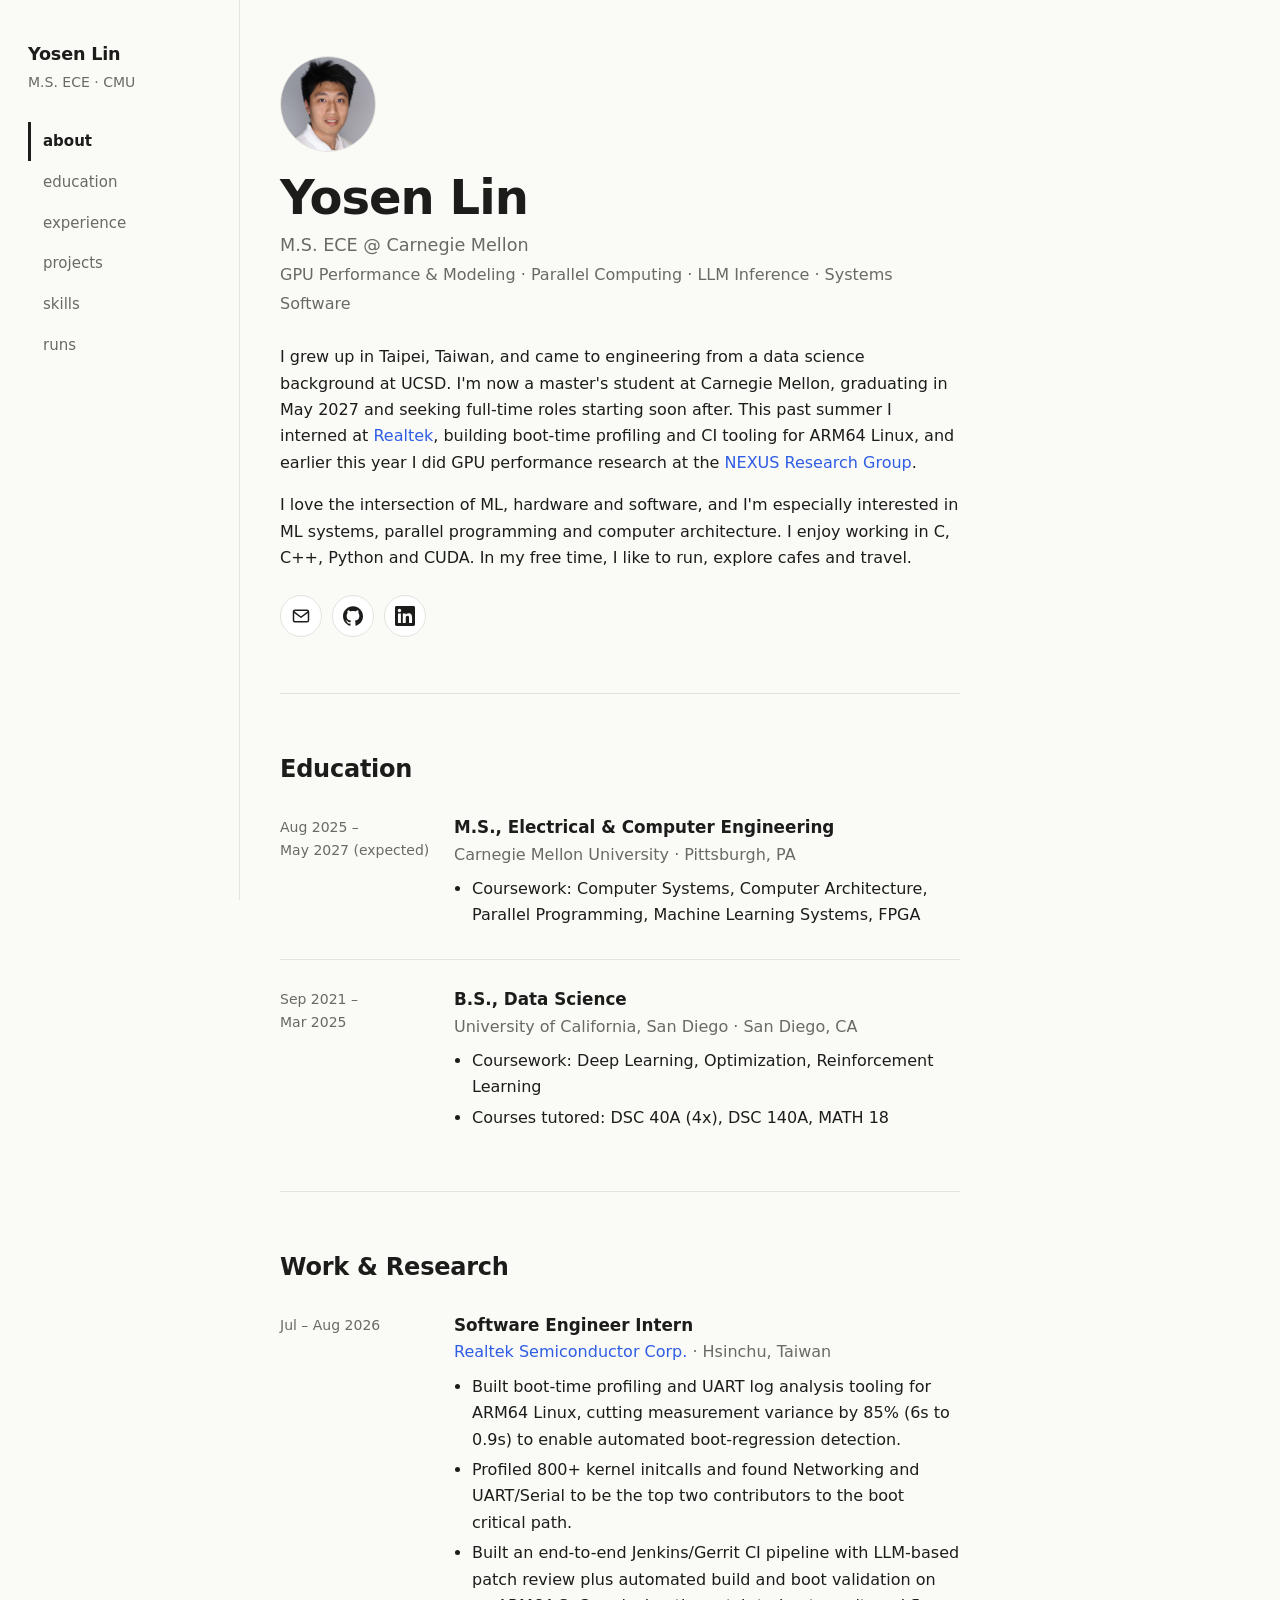
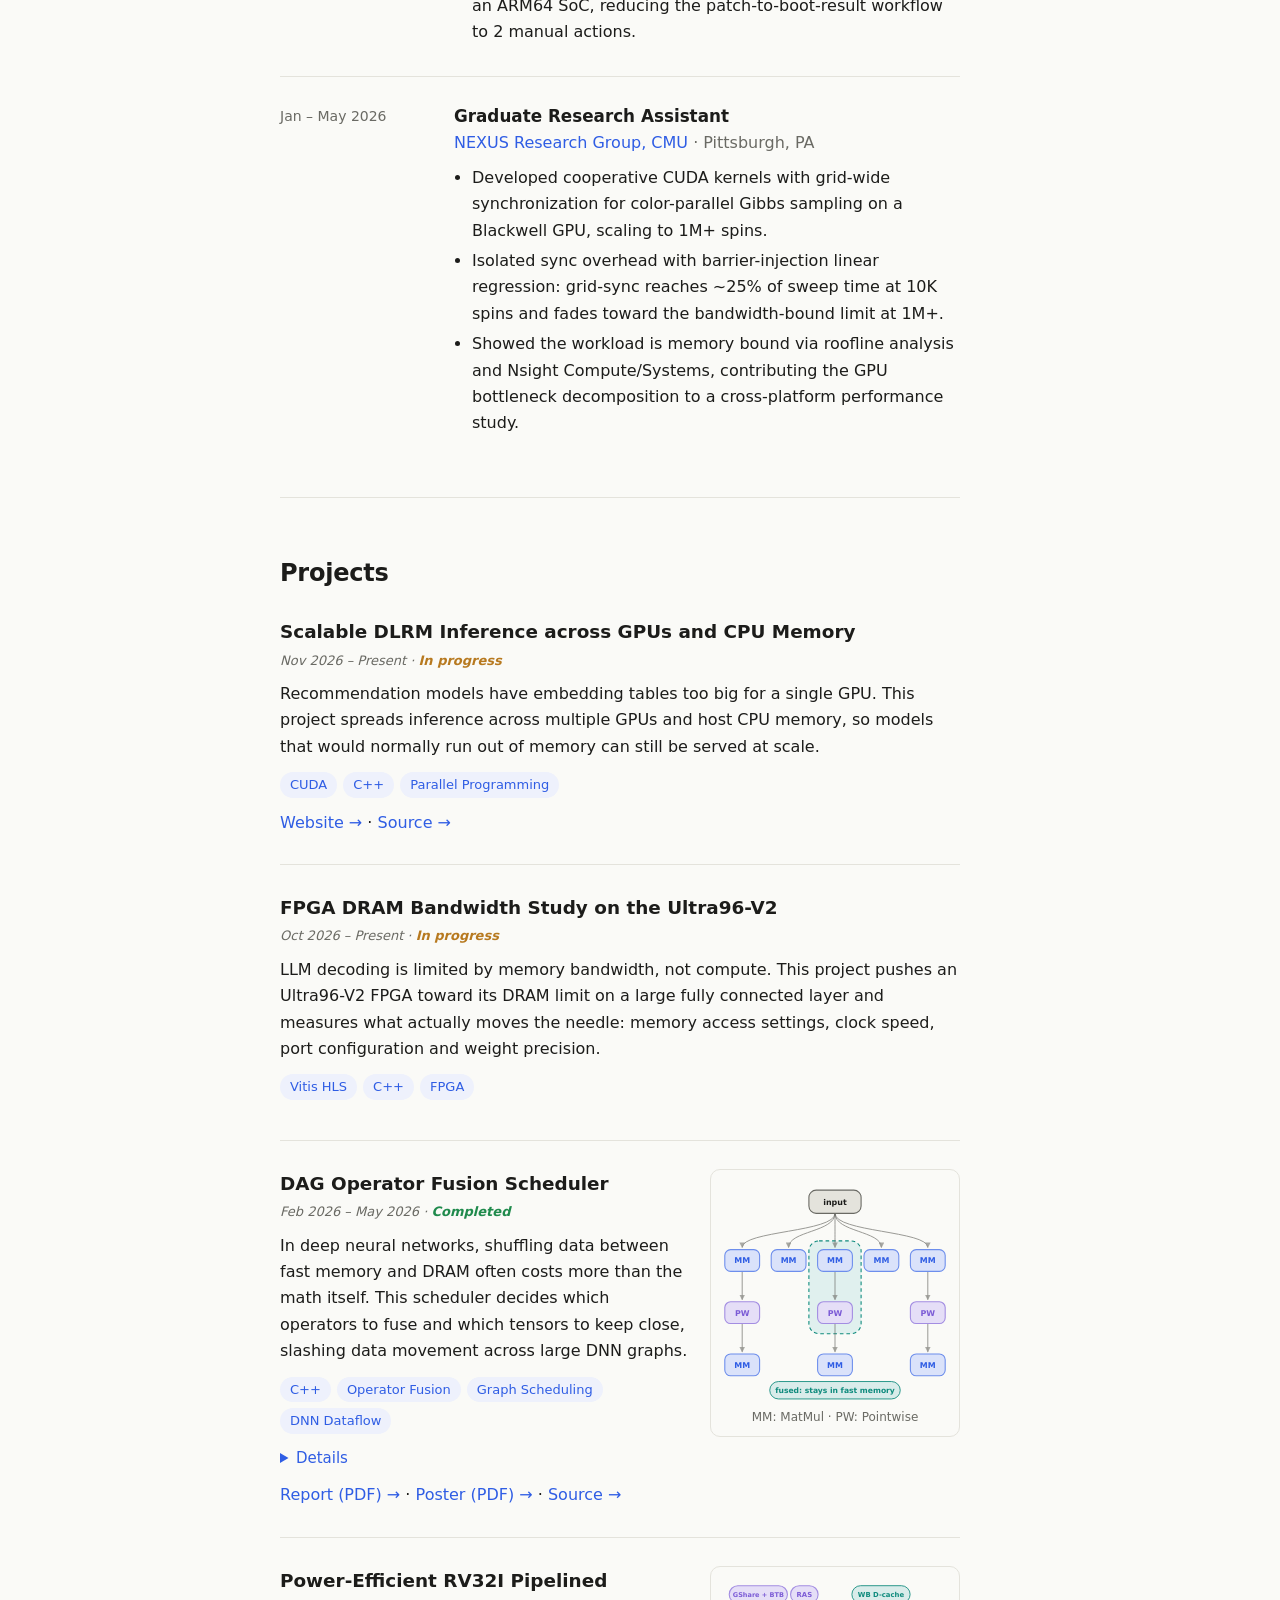
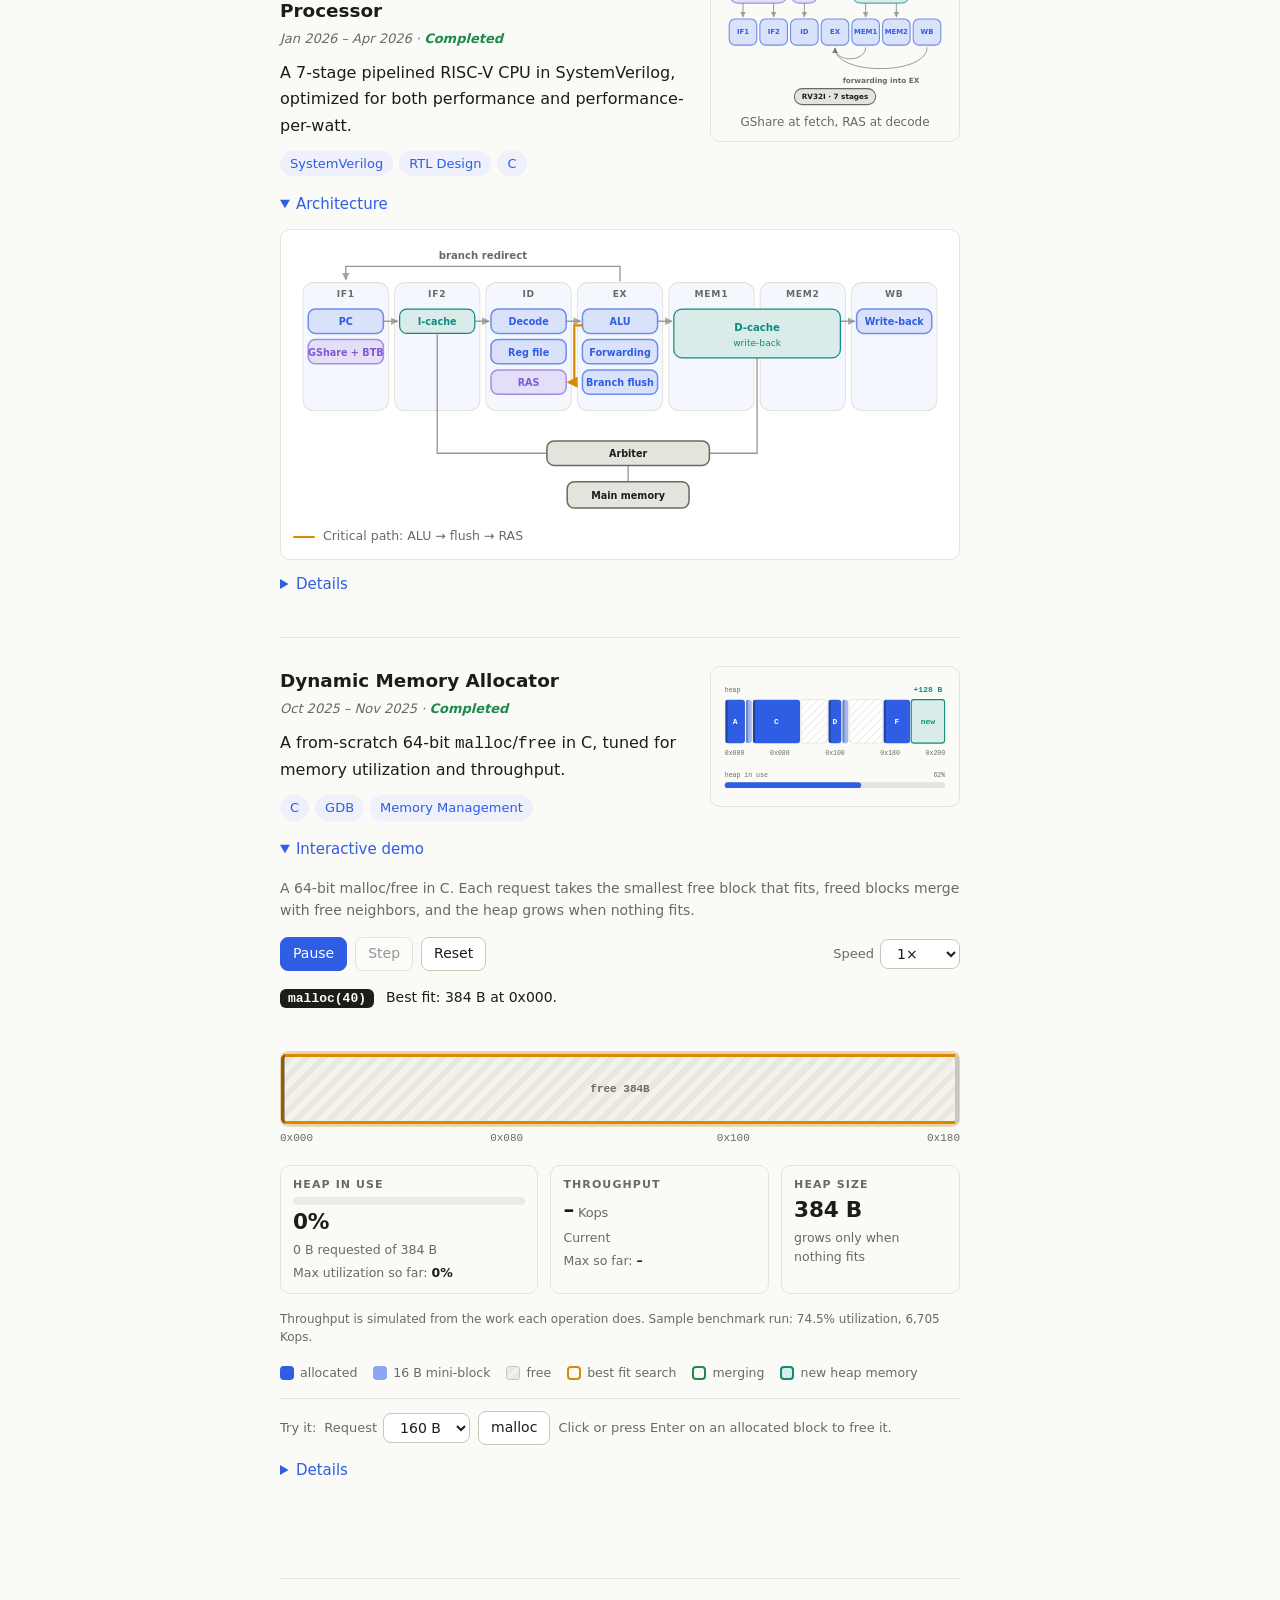
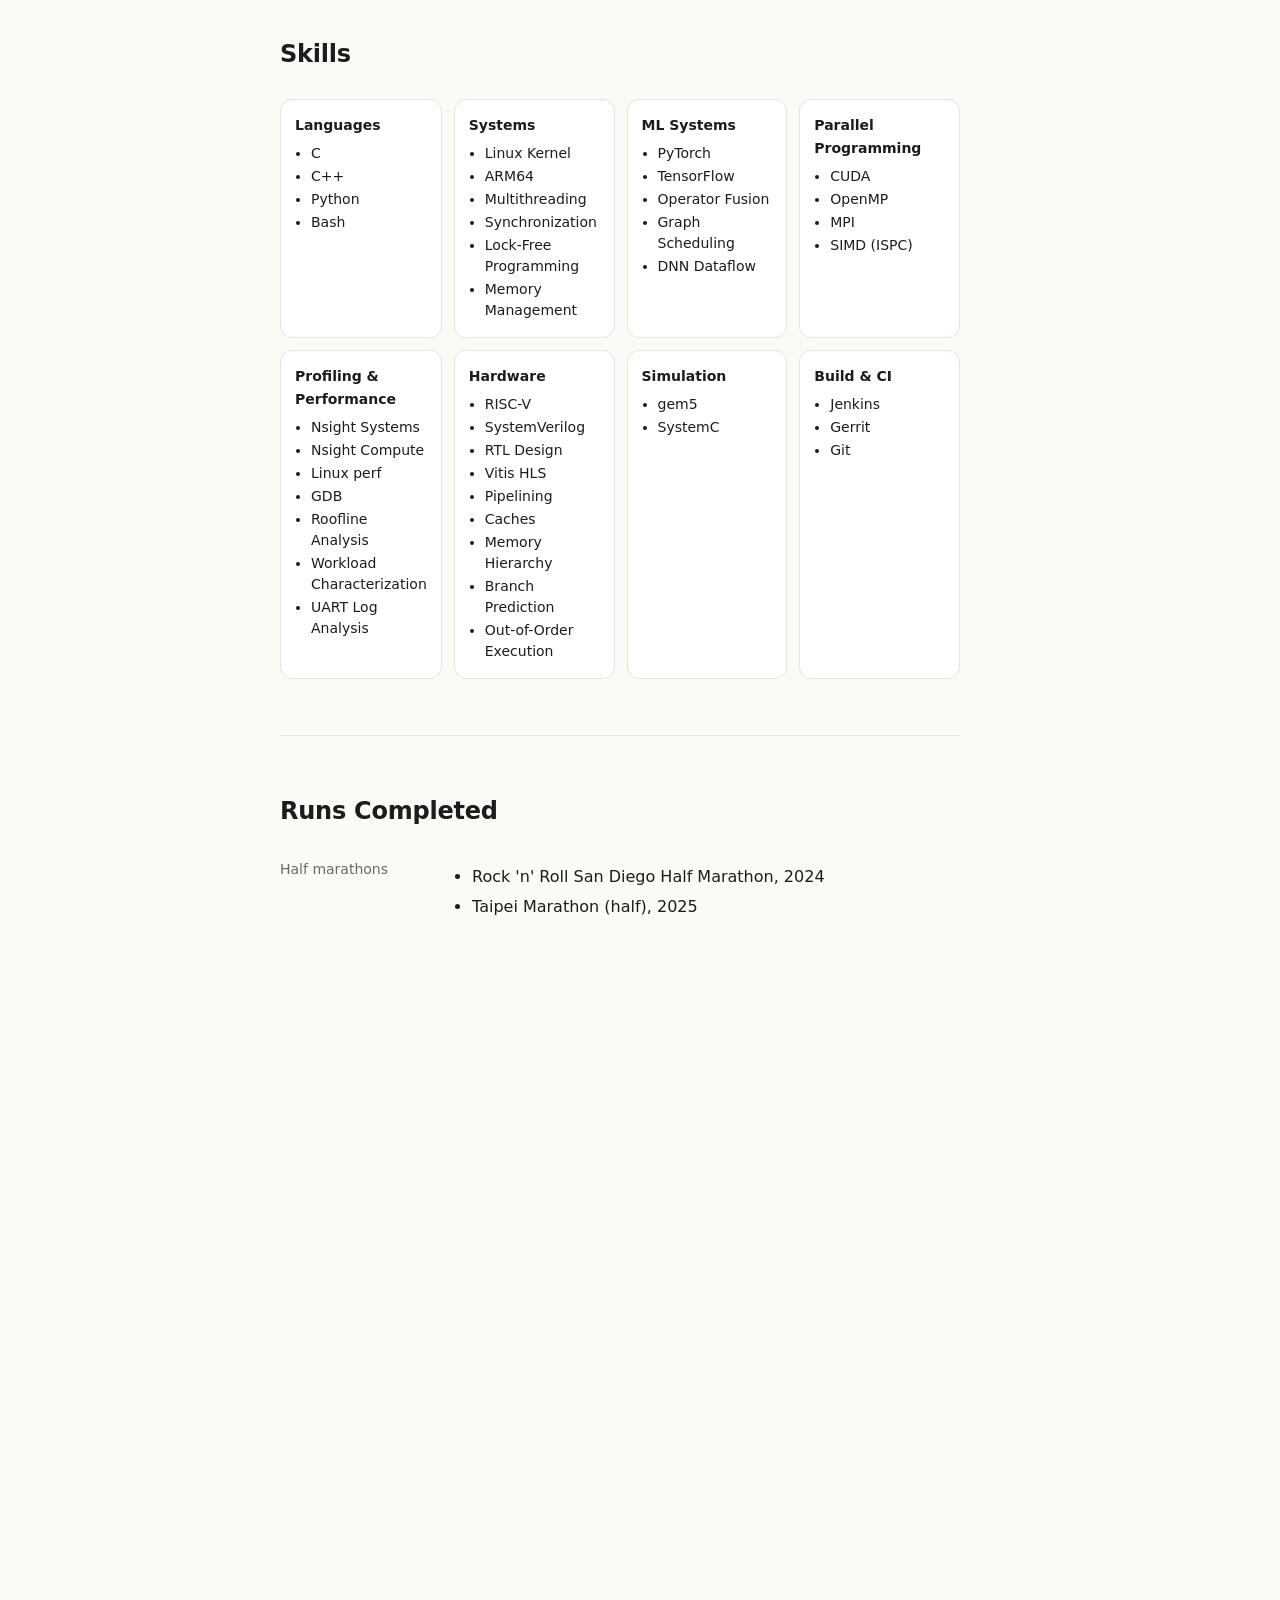
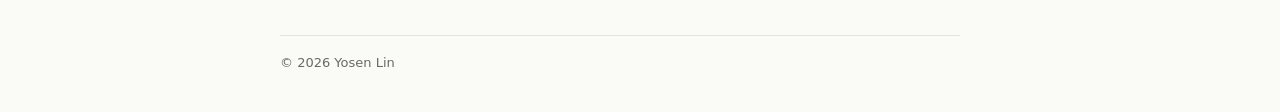
==== commit b10f3e24: "Add simplified RV32I architecture diagram Co-Authored-By: Claude Sonnet 5.5 <noreply@anthropic.com>" ====
--- a/index.html
+++ b/index.html
@@ -5,7 +5,7 @@
 <meta name="viewport" content="width=device-width, initial-scale=1">
 <title>Yosen Lin</title>
 <meta name="description" content="Yosen Lin: MS ECE at CMU. GPU performance, parallel computing, LLM inference and systems software.">
-<link rel="stylesheet" href="style.css?v=17">
+<link rel="stylesheet" href="style.css?v=18">
 </head>
 <body>
 <div class="layout">
@@ -173,6 +173,26 @@
           <figcaption>GShare at fetch, RAS at decode</figcaption>
         </figure>
         </div>
+        <details class="demo" open>
+          <summary>Architecture</summary>
+          <figure class="arch-fig dag">
+            <svg viewBox="0 0 644 272" role="img" aria-label="Simplified block diagram of the 7-stage RISC-V core. Columns for IF1, IF2, ID, EX, MEM1, MEM2 and WB. Fetch holds the PC and a GShare predictor with a branch target buffer, then an instruction cache. Decode holds the decoder, register file and return address stack. Execute holds the ALU, forwarding logic and branch flush. A write-back data cache spans the two memory stages. Both caches connect through an arbiter to main memory. A branch redirect runs from execute back to fetch. The critical path runs from the ALU through the flush signal to the return address stack.">
+            <defs>
+              <marker id="rv2-ah" viewBox="0 0 8 8" refX="7" refY="4" markerWidth="6" markerHeight="6" orient="auto"><path class="ah" d="M0,0 L8,4 L0,8z"/></marker>
+              <marker id="rv2-ahw" viewBox="0 0 8 8" refX="6" refY="4" markerWidth="5" markerHeight="5" orient="auto"><path class="ahw" d="M0,0 L8,4 L0,8z"/></marker>
+            </defs>
+            <rect class="stg" x="10" y="40" width="84" height="126" rx="10"/><text class="sl" x="52.0" y="54" text-anchor="middle">IF1</text><rect class="stg" x="100" y="40" width="84" height="126" rx="10"/><text class="sl" x="142.0" y="54" text-anchor="middle">IF2</text><rect class="stg" x="190" y="40" width="84" height="126" rx="10"/><text class="sl" x="232.0" y="54" text-anchor="middle">ID</text><rect class="stg" x="280" y="40" width="84" height="126" rx="10"/><text class="sl" x="322.0" y="54" text-anchor="middle">EX</text><rect class="stg" x="370" y="40" width="84" height="126" rx="10"/><text class="sl" x="412.0" y="54" text-anchor="middle">MEM1</text><rect class="stg" x="460" y="40" width="84" height="126" rx="10"/><text class="sl" x="502.0" y="54" text-anchor="middle">MEM2</text><rect class="stg" x="550" y="40" width="84" height="126" rx="10"/><text class="sl" x="592.0" y="54" text-anchor="middle">WB</text><rect class="dn mm" x="15" y="66" width="74" height="24" rx="7"/><text class="dl mmt" style="font-size:9.5px" x="52.0" y="78.5" text-anchor="middle" dominant-baseline="central">PC</text><rect class="dn pw" x="15" y="96" width="74" height="24" rx="7"/><text class="dl pwt" style="font-size:9.5px" x="52.0" y="108.5" text-anchor="middle" dominant-baseline="central">GShare + BTB</text><rect class="dp" x="105" y="66" width="74" height="24" rx="7"/><text class="dpt" style="font-size:9.5px" x="142.0" y="78.5" text-anchor="middle" dominant-baseline="central">I-cache</text><rect class="dn mm" x="195" y="66" width="74" height="24" rx="7"/><text class="dl mmt" style="font-size:9.5px" x="232.0" y="78.5" text-anchor="middle" dominant-baseline="central">Decode</text><rect class="dn mm" x="195" y="96" width="74" height="24" rx="7"/><text class="dl mmt" style="font-size:9.5px" x="232.0" y="108.5" text-anchor="middle" dominant-baseline="central">Reg file</text><rect class="dn pw" x="195" y="126" width="74" height="24" rx="7"/><text class="dl pwt" style="font-size:9.5px" x="232.0" y="138.5" text-anchor="middle" dominant-baseline="central">RAS</text><rect class="dn mm" x="285" y="66" width="74" height="24" rx="7"/><text class="dl mmt" style="font-size:9.5px" x="322.0" y="78.5" text-anchor="middle" dominant-baseline="central">ALU</text><rect class="dn mm" x="285" y="96" width="74" height="24" rx="7"/><text class="dl mmt" style="font-size:9.5px" x="322.0" y="108.5" text-anchor="middle" dominant-baseline="central">Forwarding</text><rect class="dn mm" x="285" y="126" width="74" height="24" rx="7"/><text class="dl mmt" style="font-size:9.5px" x="322.0" y="138.5" text-anchor="middle" dominant-baseline="central">Branch flush</text><rect class="dp" x="375" y="66" width="164" height="48" rx="8"/><text class="dpt" style="font-size:10px" x="457.0" y="84" text-anchor="middle" dominant-baseline="central">D-cache</text><text class="dpt" style="font-size:9px;font-weight:500" x="457.0" y="99" text-anchor="middle" dominant-baseline="central">write-back</text><rect class="dn mm" x="555" y="66" width="74" height="24" rx="7"/><text class="dl mmt" style="font-size:9.5px" x="592.0" y="78.5" text-anchor="middle" dominant-baseline="central">Write-back</text>
+            <path class="de" d="M89,78 H103" marker-end="url(#rv2-ah)"/><path class="de" d="M179,78 H193" marker-end="url(#rv2-ah)"/><path class="de" d="M269,78 H283" marker-end="url(#rv2-ah)"/><path class="de" d="M359,78 H373" marker-end="url(#rv2-ah)"/><path class="de" d="M539,78 H553" marker-end="url(#rv2-ah)"/>
+            <path class="de" d="M322.0,39 V24 H52.0 V37" marker-end="url(#rv2-ah)"/><text class="lb2" x="187.0" y="17" text-anchor="middle">branch redirect</text>
+            <path class="de" d="M142.0,90 V208 H250"/><path class="de" d="M457.0,114 V208 H410"/>
+<rect class="dn in" x="250" y="196" width="160" height="24" rx="7"/><text class="dl int" style="font-size:9.5px" x="330" y="208.5" text-anchor="middle" dominant-baseline="central">Arbiter</text>
+<path class="de" d="M330,220 V236"/>
+<rect class="dn in" x="270" y="236" width="120" height="26" rx="7"/><text class="dl int" style="font-size:9.5px" x="330" y="249.5" text-anchor="middle" dominant-baseline="central">Main memory</text>
+            <path class="crit" d="M285,82 H277 V138 H272" marker-end="url(#rv2-ahw)"/>
+          </svg>
+            <figcaption><span class="crit-key"></span>Critical path: ALU &rarr; flush &rarr; RAS</figcaption>
+          </figure>
+        </details>
         <details>
           <summary>Details</summary>
           <ul>
--- a/style.css
+++ b/style.css
@@ -1,8 +1,8 @@
-:root { --pw:#7c5cd6; --ext:#0f8b7d; --bg:#fafaf7; --side:#fafaf7; --fg:#1c1c1a; --muted:#6a6a64; --line:#e4e3dc;
+:root { --warn:#d98a00; --pw:#7c5cd6; --ext:#0f8b7d; --bg:#fafaf7; --side:#fafaf7; --fg:#1c1c1a; --muted:#6a6a64; --line:#e4e3dc;
         --card:#ffffff; --accent:#2f5de4; --accent-soft:#eef1fc; }
 @media (prefers-color-scheme: dark) {
   :root { --bg:#131413; --side:#131413; --fg:#ecebe6; --muted:#9a9a92; --line:#2a2b29;
-          --card:#1b1c1b; --accent:#7d9bff; --accent-soft:#20263d; --ext:#3dd6c3; --pw:#b6a2ff; }
+          --card:#1b1c1b; --accent:#7d9bff; --accent-soft:#20263d; --ext:#3dd6c3; --pw:#b6a2ff; --warn:#f0b429; }
 }
 * { box-sizing:border-box; }
 html { scroll-behavior:smooth; }
@@ -144,3 +144,13 @@
 
 .dag .lb2 { fill: var(--muted); font: 600 10px -apple-system, BlinkMacSystemFont, "Segoe UI", Inter, system-ui, sans-serif; }
 .dag .dl.pwt { fill: var(--pw); }
+
+/* architecture diagram */
+.arch-fig { margin: 12px 0 0; padding: 12px; border: 1px solid var(--line); border-radius: 10px; background: var(--card); }
+.arch-fig svg { display: block; width: 100%; height: auto; }
+.arch-fig figcaption { margin-top: 8px; font-size: 12.5px; color: var(--muted); display: flex; align-items: center; gap: 8px; }
+.crit-key { display: inline-block; width: 22px; height: 0; border-top: 2.5px solid var(--warn); border-radius: 2px; }
+.dag .stg { fill: color-mix(in srgb, var(--accent) 5%, var(--card)); stroke: var(--line); stroke-width: 1; }
+.dag .sl { fill: var(--muted); font: 700 9px -apple-system, BlinkMacSystemFont, "Segoe UI", Inter, system-ui, sans-serif; letter-spacing: .08em; }
+.dag .crit { fill: none; stroke: var(--warn); stroke-width: 2.2; stroke-linecap: round; stroke-linejoin: round; }
+.dag .ahw { fill: var(--warn); }
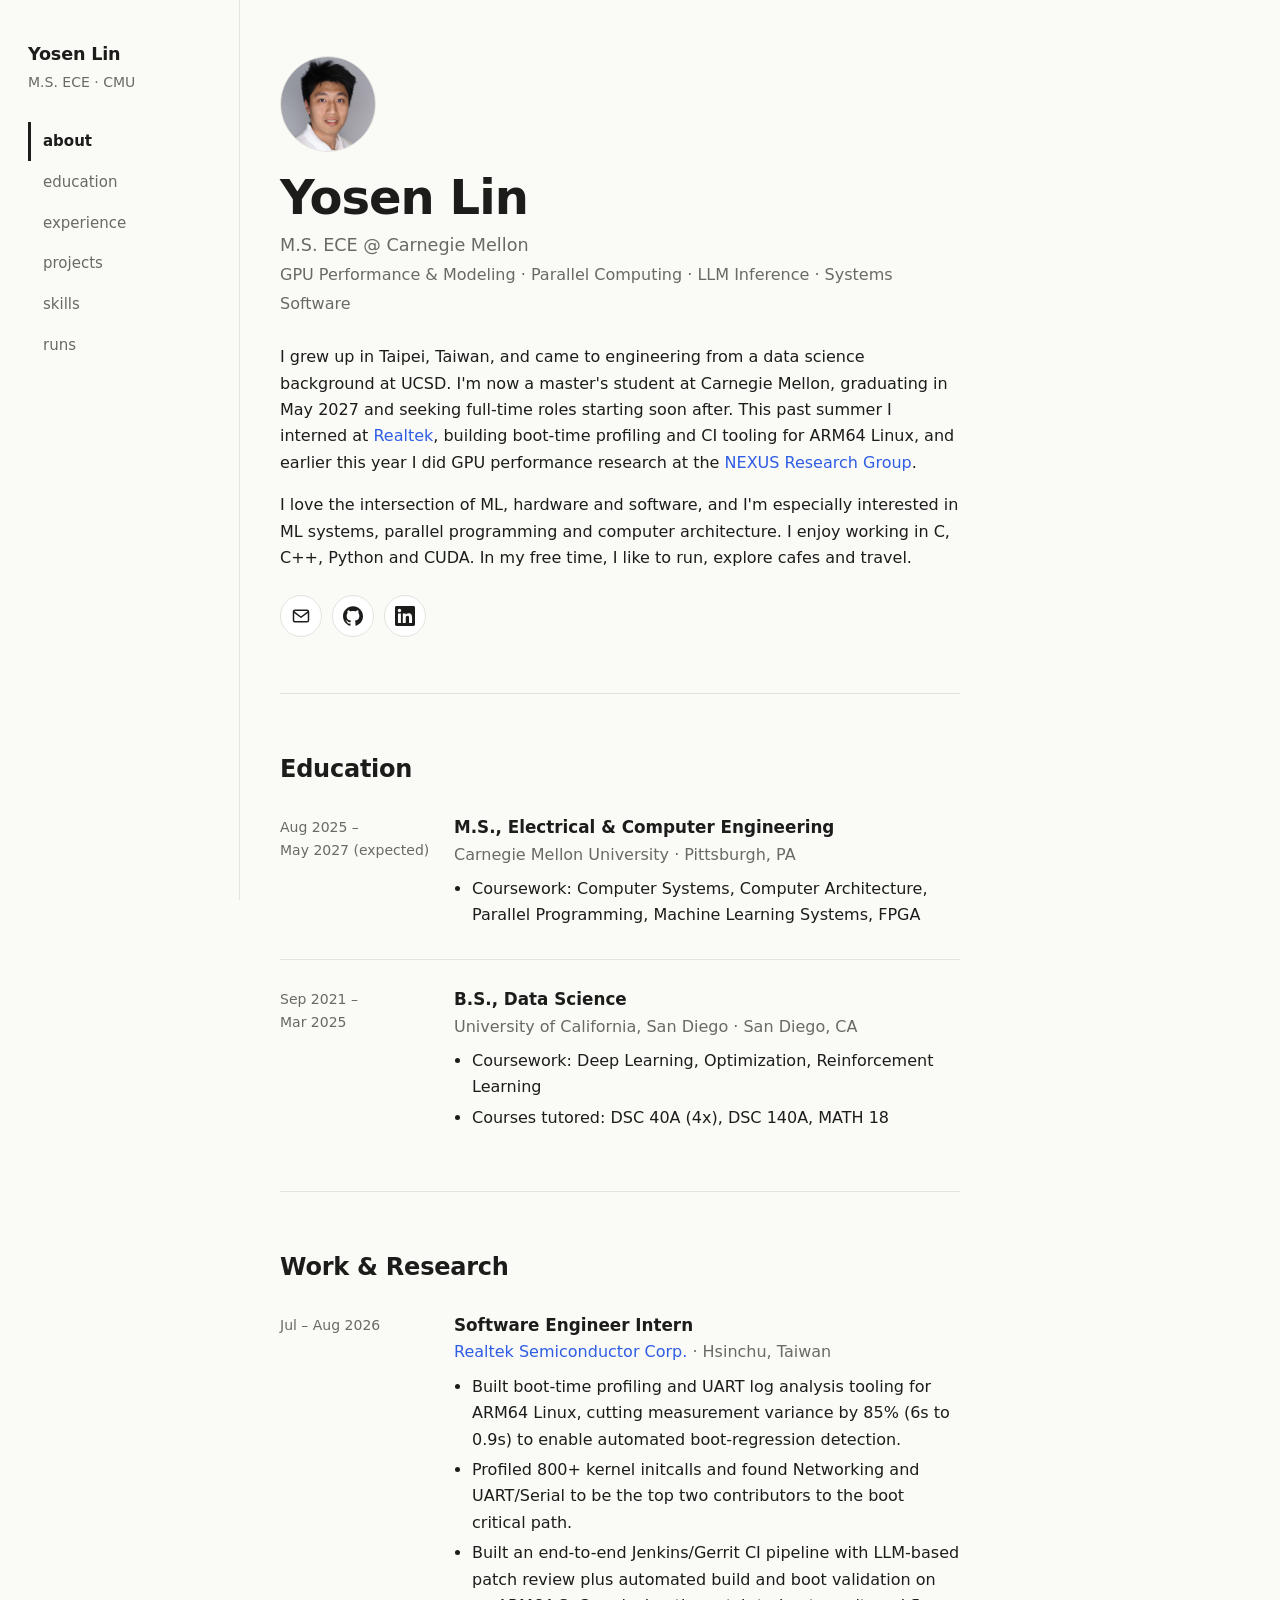
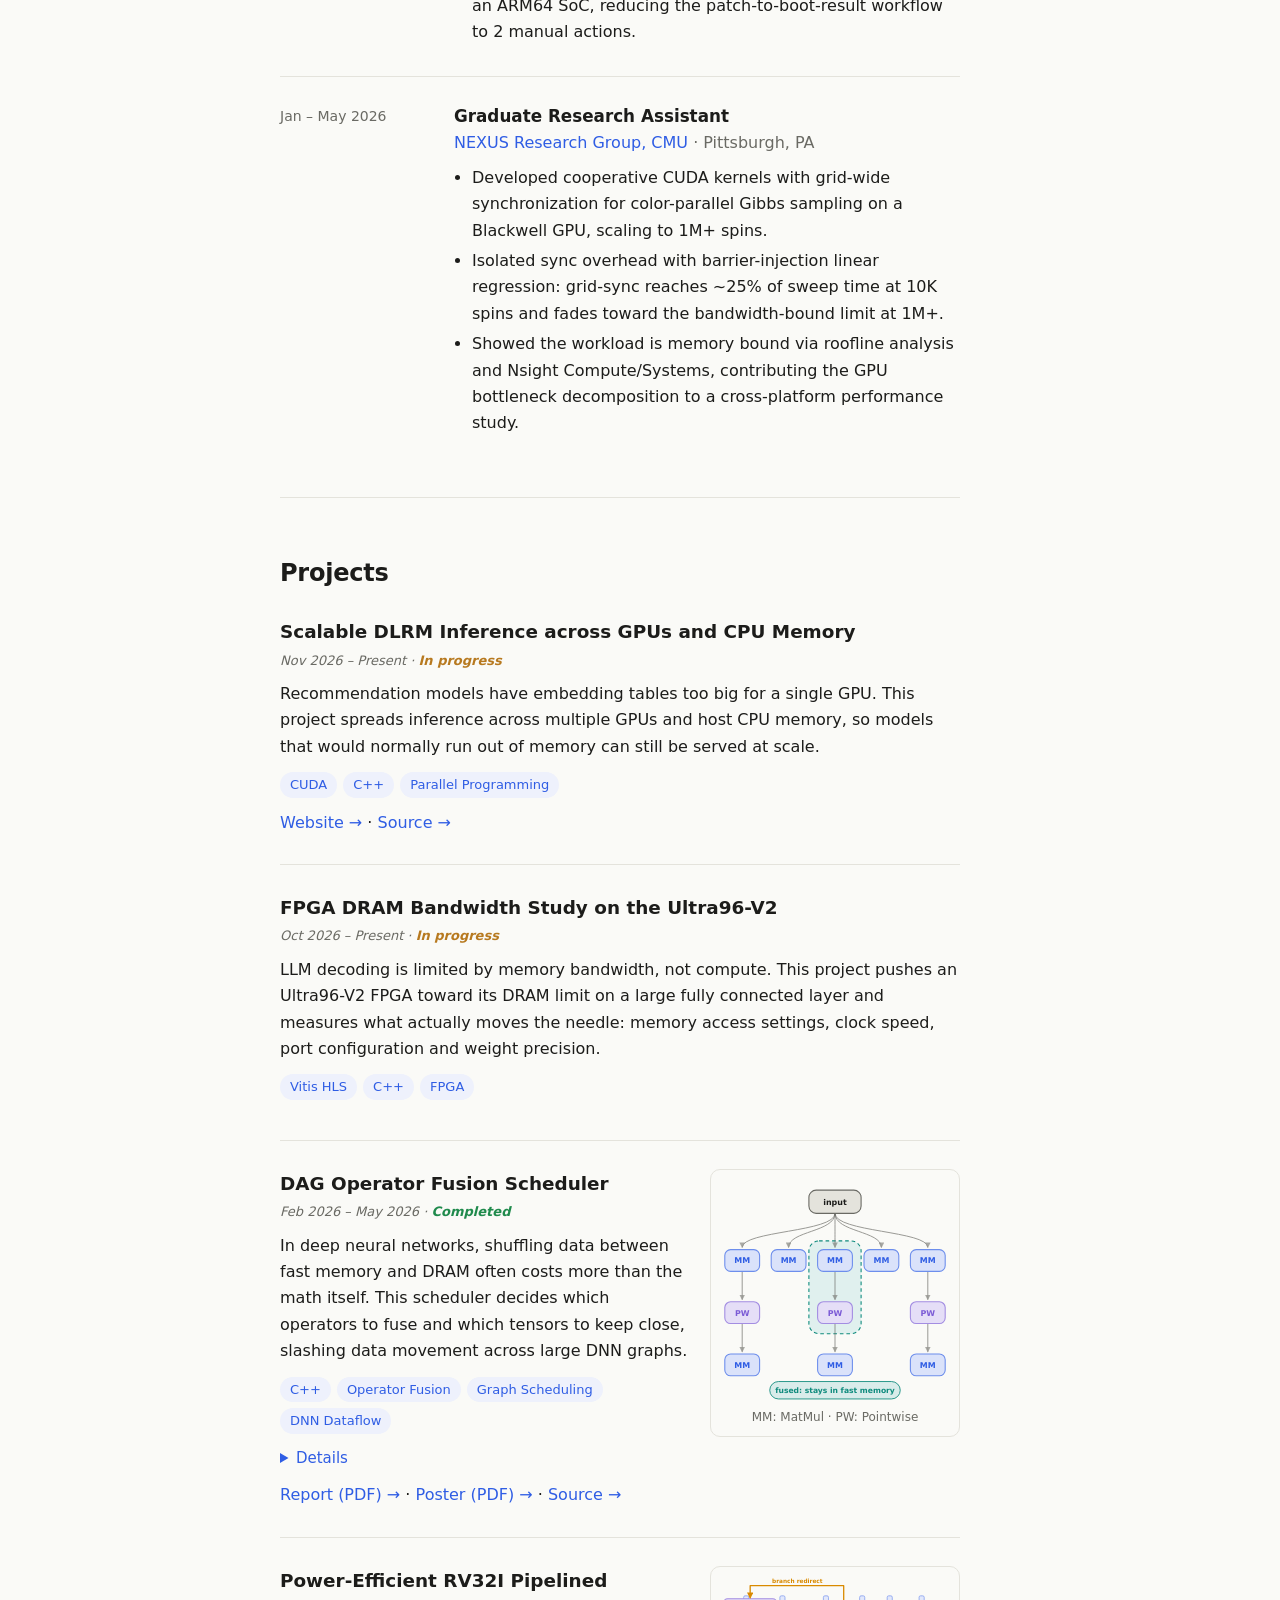
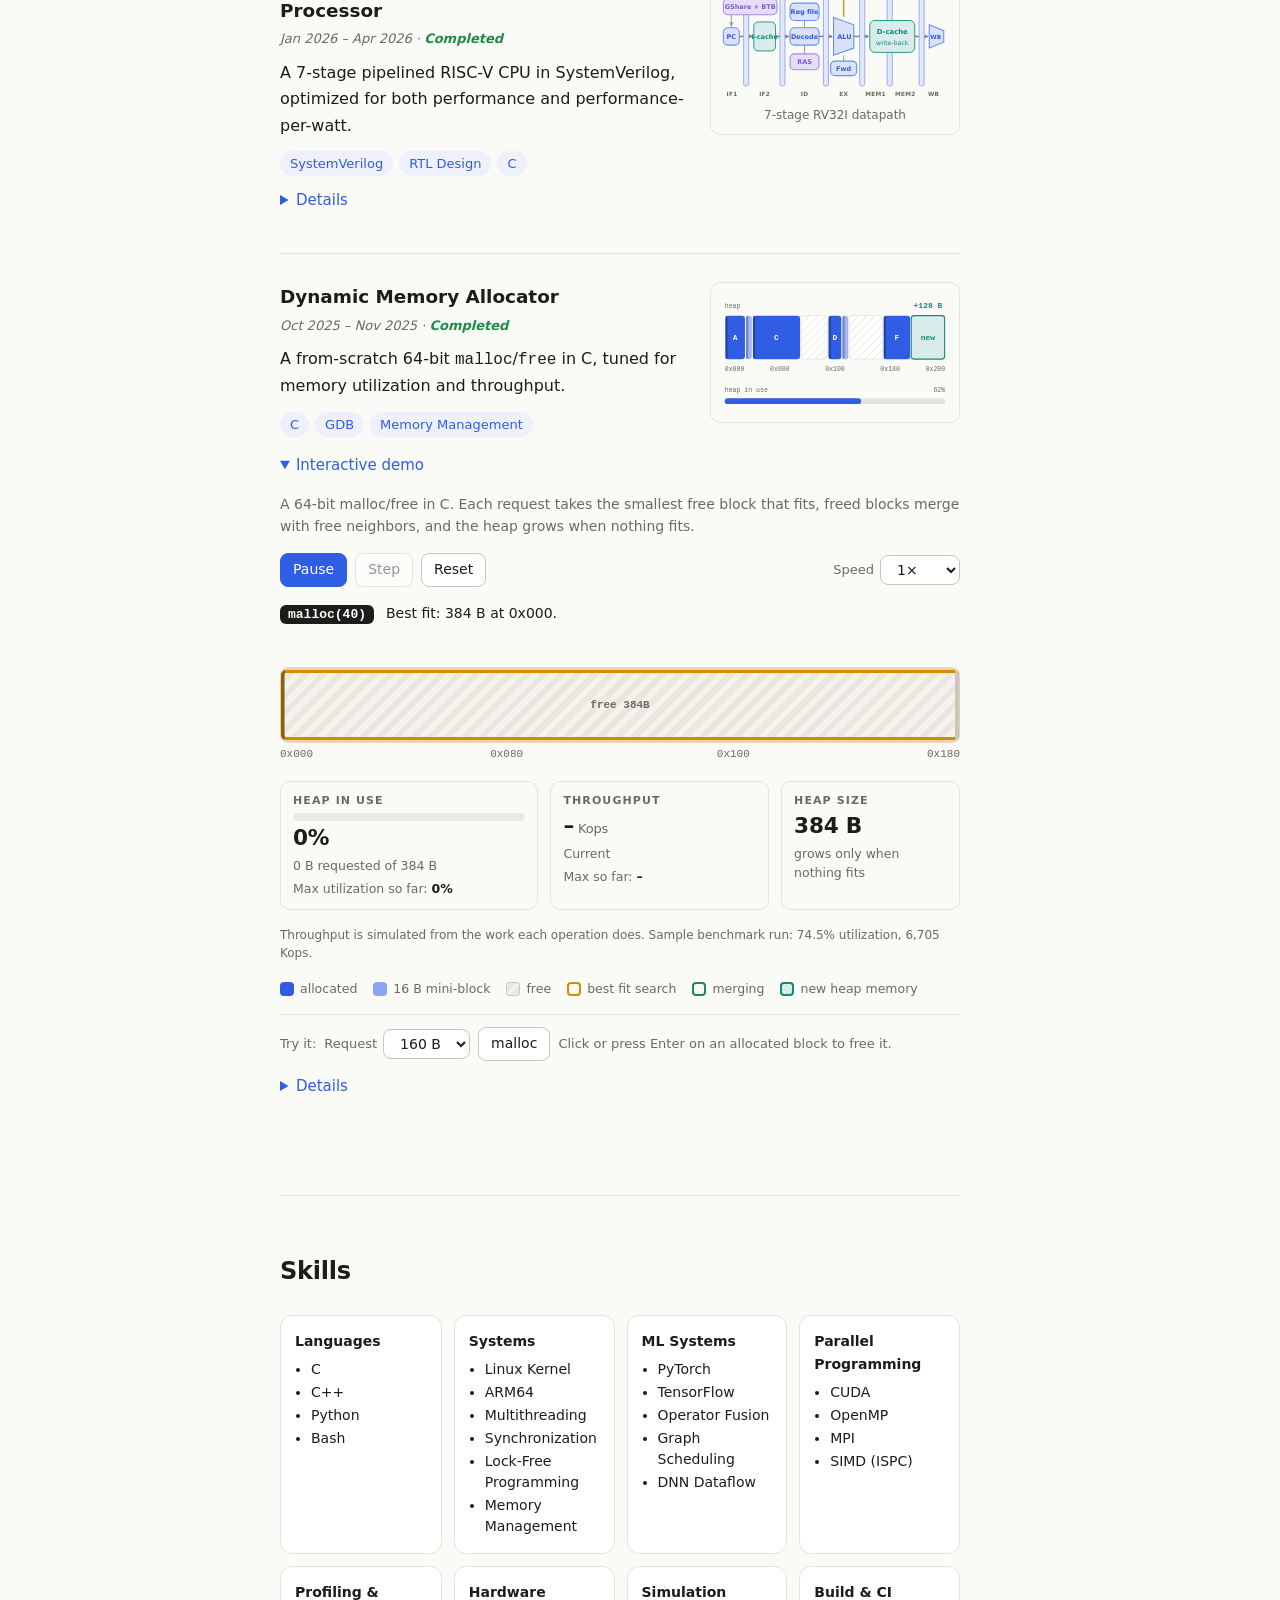
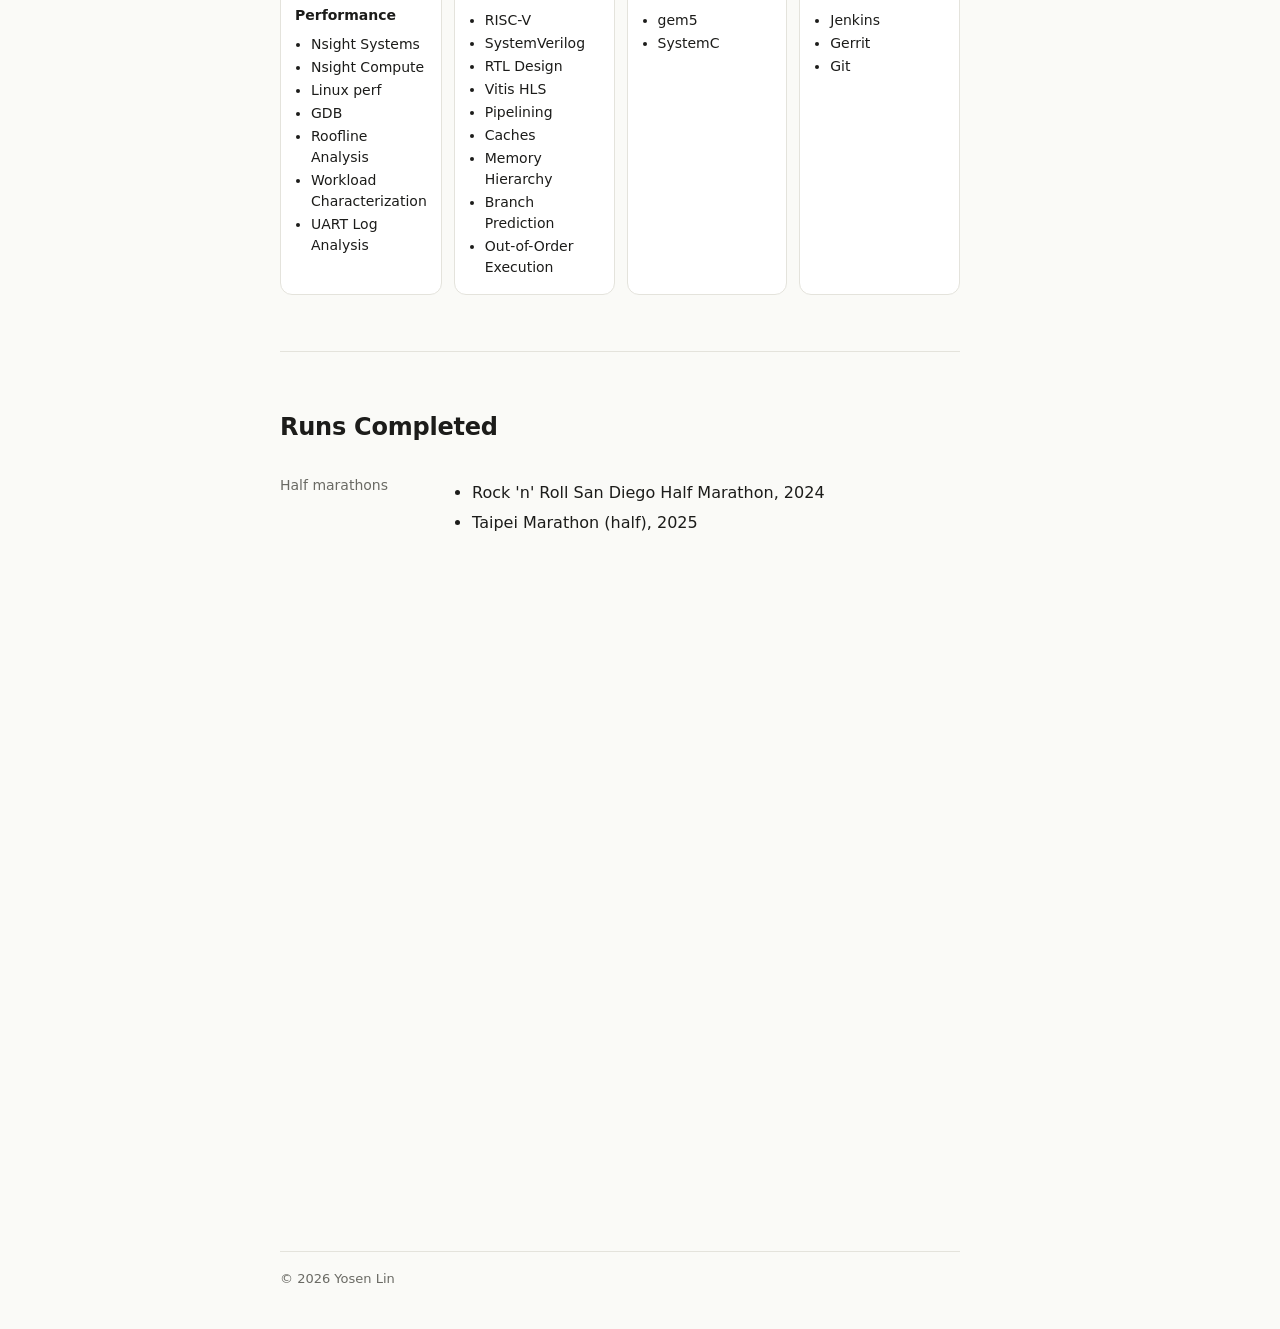
==== commit 2cbdc4b9: "RV32I thumbnail as a pipelined datapath; remove architecture section Co-Authored-By: Claude Sonnet 5" ====
--- a/index.html
+++ b/index.html
@@ -5,7 +5,7 @@
 <meta name="viewport" content="width=device-width, initial-scale=1">
 <title>Yosen Lin</title>
 <meta name="description" content="Yosen Lin: MS ECE at CMU. GPU performance, parallel computing, LLM inference and systems software.">
-<link rel="stylesheet" href="style.css?v=18">
+<link rel="stylesheet" href="style.css?v=20">
 </head>
 <body>
 <div class="layout">
@@ -161,38 +161,22 @@
           <ul class="tags"><li>SystemVerilog</li><li>RTL Design</li><li>C</li></ul>
         </div>
         <figure class="card-fig dag">
-          <svg viewBox="0 0 320 180" role="img" aria-label="Illustration of a 7-stage pipelined RISC-V core with stages IF1, IF2, ID, EX, MEM1, MEM2 and WB. A GShare predictor with a branch target buffer feeds the fetch stages, a return address stack sits at decode, a write-back data cache serves the memory stages, and forwarding paths run from the memory and write-back stages back into EX.">
-            <defs><marker id="rv-ah" viewBox="0 0 8 8" refX="7" refY="4" markerWidth="6" markerHeight="6" orient="auto"><path class="ah" d="M0,0 L8,4 L0,8z"/></marker></defs>
-            <rect class="dn pw" x="14.1" y="12" width="80.3" height="24" rx="12"/><text class="dl pwt" style="font-size:9px" x="54.3" y="24.5" text-anchor="middle" dominant-baseline="central">GShare + BTB</text><rect class="dn pw" x="98.7" y="12" width="38.0" height="24" rx="12"/><text class="dl pwt" style="font-size:9.5px" x="117.7" y="24.5" text-anchor="middle" dominant-baseline="central">RAS</text><rect class="dp" x="183.3" y="12" width="80.3" height="24" rx="12"/><text class="dpt" style="font-size:9.5px" x="223.4" y="24.5" text-anchor="middle" dominant-baseline="central">WB D-cache</text>
-            <path class="de" d="M33.1,36 V55" marker-end="url(#rv-ah)"/><path class="de" d="M75.4,36 V55" marker-end="url(#rv-ah)"/><path class="de" d="M117.7,36 V55" marker-end="url(#rv-ah)"/><path class="de" d="M202.3,36 V55" marker-end="url(#rv-ah)"/><path class="de" d="M244.6,36 V55" marker-end="url(#rv-ah)"/>
-            <rect class="dn mm" x="14.1" y="58" width="38" height="36" rx="8"/><text class="dl mmt" style="font-size:9.5px" x="33.1" y="76.5" text-anchor="middle" dominant-baseline="central">IF1</text><rect class="dn mm" x="56.4" y="58" width="38" height="36" rx="8"/><text class="dl mmt" style="font-size:9.5px" x="75.4" y="76.5" text-anchor="middle" dominant-baseline="central">IF2</text><rect class="dn mm" x="98.7" y="58" width="38" height="36" rx="8"/><text class="dl mmt" style="font-size:9.5px" x="117.7" y="76.5" text-anchor="middle" dominant-baseline="central">ID</text><rect class="dn mm" x="141.0" y="58" width="38" height="36" rx="8"/><text class="dl mmt" style="font-size:9.5px" x="160.0" y="76.5" text-anchor="middle" dominant-baseline="central">EX</text><rect class="dn mm" x="183.3" y="58" width="38" height="36" rx="8"/><text class="dl mmt" style="font-size:9.5px" x="202.3" y="76.5" text-anchor="middle" dominant-baseline="central">MEM1</text><rect class="dn mm" x="225.6" y="58" width="38" height="36" rx="8"/><text class="dl mmt" style="font-size:9.5px" x="244.6" y="76.5" text-anchor="middle" dominant-baseline="central">MEM2</text><rect class="dn mm" x="267.9" y="58" width="38" height="36" rx="8"/><text class="dl mmt" style="font-size:9.5px" x="286.9" y="76.5" text-anchor="middle" dominant-baseline="central">WB</text>
-            <path class="de" d="M202.3,97 C202.3,118 160.0,118 160.0,98" marker-end="url(#rv-ah)"/><path class="de" d="M286.9,97 C286.9,136 160.0,136 160.0,98" marker-end="url(#rv-ah)"/>
-            <text class="lb2" x="223.4" y="146" text-anchor="middle">forwarding into EX</text>
-            <rect class="dn in" x="104" y="154" width="112" height="22" rx="11"/><text class="dl int" style="font-size:10px" x="160" y="165.5" text-anchor="middle" dominant-baseline="central">RV32I &middot; 7 stages</text>
+          <svg viewBox="0 0 320 170" role="img" aria-label="Datapath of a 7-stage RISC-V core drawn left to right between tinted pipeline registers. Stages IF1, IF2, ID, EX, MEM1, MEM2 and WB. A GShare predictor with a branch target buffer feeds the PC, then an instruction cache, a decoder with a register file and a return address stack, an ALU with forwarding, a write-back data cache spanning the two memory stages, and a write-back multiplexer. A branch redirect runs from the ALU back to the predictor.">
+            <defs>
+              <marker id="rv3-ah" viewBox="0 0 8 8" refX="7" refY="4" markerWidth="5" markerHeight="5" orient="auto"><path class="ah" d="M0,0 L8,4 L0,8z"/></marker>
+              <marker id="rv3-ahw" viewBox="0 0 8 8" refX="6" refY="4" markerWidth="5" markerHeight="5" orient="auto"><path class="ahw" d="M0,0 L8,4 L0,8z"/></marker>
+            </defs>
+            <path class="de th" d="M28,82 H46" marker-end="url(#rv3-ah)"/><path class="de th" d="M78,82 H96" marker-end="url(#rv3-ah)"/><path class="de th" d="M138,82 H156" marker-end="url(#rv3-ah)"/><path class="de th" d="M186,82 H206" marker-end="url(#rv3-ah)"/><path class="de th" d="M270,82 H288" marker-end="url(#rv3-ah)"/>
+            <path class="de" d="M118,70 V60"/><path class="de" d="M118,94 V106"/><path class="de" d="M172,108 V116"/>
+            <rect class="pbar" x="34" y="26" width="7" height="124" rx="2"/><rect class="pbar" x="84" y="26" width="7" height="124" rx="2"/><rect class="pbar" x="144" y="26" width="7" height="124" rx="2"/><rect class="pbar" x="194" y="26" width="7" height="124" rx="2"/><rect class="pbar" x="232" y="26" width="7" height="124" rx="2"/><rect class="pbar" x="276" y="26" width="7" height="124" rx="2"/><rect class="dn mm" x="6" y="70" width="22" height="24" rx="6"/><text class="dl mmt" style="font-size:9px" x="17.0" y="82.5" text-anchor="middle" dominant-baseline="central">PC</text><rect class="dp" x="48" y="62" width="30" height="40" rx="6"/><text class="dpt" style="font-size:9px" x="63" y="82.5" text-anchor="middle" dominant-baseline="central">I-cache</text><rect class="dn mm" x="98" y="70" width="40" height="24" rx="6"/><text class="dl mmt" style="font-size:9px" x="118.0" y="82.5" text-anchor="middle" dominant-baseline="central">Decode</text><rect class="dn mm" x="98" y="36" width="40" height="24" rx="6"/><text class="dl mmt" style="font-size:9px" x="118.0" y="48.5" text-anchor="middle" dominant-baseline="central">Reg file</text><rect class="dn pw" x="98" y="106" width="40" height="22" rx="6"/><text class="dl pwt" style="font-size:9px" x="118.0" y="117.5" text-anchor="middle" dominant-baseline="central">RAS</text><polygon class="dn mm" points="158,56 186,66 186,98 158,108"/><text class="dl mmt" style="font-size:9px" x="173" y="82.5" text-anchor="middle" dominant-baseline="central">ALU</text><rect class="dn mm" x="154" y="116" width="36" height="20" rx="6"/><text class="dl mmt" style="font-size:9px" x="172.0" y="126.5" text-anchor="middle" dominant-baseline="central">Fwd</text><rect class="dp" x="208" y="60" width="62" height="44" rx="7"/><text class="dpt" style="font-size:9.5px" x="239" y="76" text-anchor="middle" dominant-baseline="central">D-cache</text><text class="dpt" style="font-size:8.5px;font-weight:500" x="239" y="90" text-anchor="middle" dominant-baseline="central">write-back</text><polygon class="dn mm" points="290,66 310,74 310,90 290,98"/><text class="dl mmt" style="font-size:8px" x="299" y="82.5" text-anchor="middle" dominant-baseline="central">WB</text>
+            
+            <rect class="dn pw" x="6" y="30" width="74" height="22" rx="6"/><text class="dl pwt" style="font-size:9px" x="43.0" y="41.5" text-anchor="middle" dominant-baseline="central">GShare + BTB</text><path class="de" d="M17,52 V68" marker-end="url(#rv3-ah)"/>
+            <path class="crit" d="M172,54 V12 H43 V28" marker-end="url(#rv3-ahw)"/><text class="lb3" x="108" y="8" text-anchor="middle">branch redirect</text>
+            <text class="sl2" x="18" y="164" text-anchor="middle">IF1</text><text class="sl2" x="63" y="164" text-anchor="middle">IF2</text><text class="sl2" x="118" y="164" text-anchor="middle">ID</text><text class="sl2" x="172" y="164" text-anchor="middle">EX</text><text class="sl2" x="216" y="164" text-anchor="middle">MEM1</text><text class="sl2" x="257" y="164" text-anchor="middle">MEM2</text><text class="sl2" x="296" y="164" text-anchor="middle">WB</text>
           </svg>
-          <figcaption>GShare at fetch, RAS at decode</figcaption>
+          <figcaption>7-stage RV32I datapath</figcaption>
         </figure>
         </div>
-        <details class="demo" open>
-          <summary>Architecture</summary>
-          <figure class="arch-fig dag">
-            <svg viewBox="0 0 644 272" role="img" aria-label="Simplified block diagram of the 7-stage RISC-V core. Columns for IF1, IF2, ID, EX, MEM1, MEM2 and WB. Fetch holds the PC and a GShare predictor with a branch target buffer, then an instruction cache. Decode holds the decoder, register file and return address stack. Execute holds the ALU, forwarding logic and branch flush. A write-back data cache spans the two memory stages. Both caches connect through an arbiter to main memory. A branch redirect runs from execute back to fetch. The critical path runs from the ALU through the flush signal to the return address stack.">
-            <defs>
-              <marker id="rv2-ah" viewBox="0 0 8 8" refX="7" refY="4" markerWidth="6" markerHeight="6" orient="auto"><path class="ah" d="M0,0 L8,4 L0,8z"/></marker>
-              <marker id="rv2-ahw" viewBox="0 0 8 8" refX="6" refY="4" markerWidth="5" markerHeight="5" orient="auto"><path class="ahw" d="M0,0 L8,4 L0,8z"/></marker>
-            </defs>
-            <rect class="stg" x="10" y="40" width="84" height="126" rx="10"/><text class="sl" x="52.0" y="54" text-anchor="middle">IF1</text><rect class="stg" x="100" y="40" width="84" height="126" rx="10"/><text class="sl" x="142.0" y="54" text-anchor="middle">IF2</text><rect class="stg" x="190" y="40" width="84" height="126" rx="10"/><text class="sl" x="232.0" y="54" text-anchor="middle">ID</text><rect class="stg" x="280" y="40" width="84" height="126" rx="10"/><text class="sl" x="322.0" y="54" text-anchor="middle">EX</text><rect class="stg" x="370" y="40" width="84" height="126" rx="10"/><text class="sl" x="412.0" y="54" text-anchor="middle">MEM1</text><rect class="stg" x="460" y="40" width="84" height="126" rx="10"/><text class="sl" x="502.0" y="54" text-anchor="middle">MEM2</text><rect class="stg" x="550" y="40" width="84" height="126" rx="10"/><text class="sl" x="592.0" y="54" text-anchor="middle">WB</text><rect class="dn mm" x="15" y="66" width="74" height="24" rx="7"/><text class="dl mmt" style="font-size:9.5px" x="52.0" y="78.5" text-anchor="middle" dominant-baseline="central">PC</text><rect class="dn pw" x="15" y="96" width="74" height="24" rx="7"/><text class="dl pwt" style="font-size:9.5px" x="52.0" y="108.5" text-anchor="middle" dominant-baseline="central">GShare + BTB</text><rect class="dp" x="105" y="66" width="74" height="24" rx="7"/><text class="dpt" style="font-size:9.5px" x="142.0" y="78.5" text-anchor="middle" dominant-baseline="central">I-cache</text><rect class="dn mm" x="195" y="66" width="74" height="24" rx="7"/><text class="dl mmt" style="font-size:9.5px" x="232.0" y="78.5" text-anchor="middle" dominant-baseline="central">Decode</text><rect class="dn mm" x="195" y="96" width="74" height="24" rx="7"/><text class="dl mmt" style="font-size:9.5px" x="232.0" y="108.5" text-anchor="middle" dominant-baseline="central">Reg file</text><rect class="dn pw" x="195" y="126" width="74" height="24" rx="7"/><text class="dl pwt" style="font-size:9.5px" x="232.0" y="138.5" text-anchor="middle" dominant-baseline="central">RAS</text><rect class="dn mm" x="285" y="66" width="74" height="24" rx="7"/><text class="dl mmt" style="font-size:9.5px" x="322.0" y="78.5" text-anchor="middle" dominant-baseline="central">ALU</text><rect class="dn mm" x="285" y="96" width="74" height="24" rx="7"/><text class="dl mmt" style="font-size:9.5px" x="322.0" y="108.5" text-anchor="middle" dominant-baseline="central">Forwarding</text><rect class="dn mm" x="285" y="126" width="74" height="24" rx="7"/><text class="dl mmt" style="font-size:9.5px" x="322.0" y="138.5" text-anchor="middle" dominant-baseline="central">Branch flush</text><rect class="dp" x="375" y="66" width="164" height="48" rx="8"/><text class="dpt" style="font-size:10px" x="457.0" y="84" text-anchor="middle" dominant-baseline="central">D-cache</text><text class="dpt" style="font-size:9px;font-weight:500" x="457.0" y="99" text-anchor="middle" dominant-baseline="central">write-back</text><rect class="dn mm" x="555" y="66" width="74" height="24" rx="7"/><text class="dl mmt" style="font-size:9.5px" x="592.0" y="78.5" text-anchor="middle" dominant-baseline="central">Write-back</text>
-            <path class="de" d="M89,78 H103" marker-end="url(#rv2-ah)"/><path class="de" d="M179,78 H193" marker-end="url(#rv2-ah)"/><path class="de" d="M269,78 H283" marker-end="url(#rv2-ah)"/><path class="de" d="M359,78 H373" marker-end="url(#rv2-ah)"/><path class="de" d="M539,78 H553" marker-end="url(#rv2-ah)"/>
-            <path class="de" d="M322.0,39 V24 H52.0 V37" marker-end="url(#rv2-ah)"/><text class="lb2" x="187.0" y="17" text-anchor="middle">branch redirect</text>
-            <path class="de" d="M142.0,90 V208 H250"/><path class="de" d="M457.0,114 V208 H410"/>
-<rect class="dn in" x="250" y="196" width="160" height="24" rx="7"/><text class="dl int" style="font-size:9.5px" x="330" y="208.5" text-anchor="middle" dominant-baseline="central">Arbiter</text>
-<path class="de" d="M330,220 V236"/>
-<rect class="dn in" x="270" y="236" width="120" height="26" rx="7"/><text class="dl int" style="font-size:9.5px" x="330" y="249.5" text-anchor="middle" dominant-baseline="central">Main memory</text>
-            <path class="crit" d="M285,82 H277 V138 H272" marker-end="url(#rv2-ahw)"/>
-          </svg>
-            <figcaption><span class="crit-key"></span>Critical path: ALU &rarr; flush &rarr; RAS</figcaption>
-          </figure>
-        </details>
         <details>
           <summary>Details</summary>
           <ul>
--- a/style.css
+++ b/style.css
@@ -145,12 +145,10 @@
 .dag .lb2 { fill: var(--muted); font: 600 10px -apple-system, BlinkMacSystemFont, "Segoe UI", Inter, system-ui, sans-serif; }
 .dag .dl.pwt { fill: var(--pw); }
 
-/* architecture diagram */
-.arch-fig { margin: 12px 0 0; padding: 12px; border: 1px solid var(--line); border-radius: 10px; background: var(--card); }
-.arch-fig svg { display: block; width: 100%; height: auto; }
-.arch-fig figcaption { margin-top: 8px; font-size: 12.5px; color: var(--muted); display: flex; align-items: center; gap: 8px; }
-.crit-key { display: inline-block; width: 22px; height: 0; border-top: 2.5px solid var(--warn); border-radius: 2px; }
-.dag .stg { fill: color-mix(in srgb, var(--accent) 5%, var(--card)); stroke: var(--line); stroke-width: 1; }
-.dag .sl { fill: var(--muted); font: 700 9px -apple-system, BlinkMacSystemFont, "Segoe UI", Inter, system-ui, sans-serif; letter-spacing: .08em; }
-.dag .crit { fill: none; stroke: var(--warn); stroke-width: 2.2; stroke-linecap: round; stroke-linejoin: round; }
+/* datapath thumbnail */
+.dag .pbar { fill: color-mix(in srgb, var(--accent) 14%, var(--card)); stroke: color-mix(in srgb, var(--accent) 55%, var(--card)); stroke-width: 1.2; }
+.dag .de.th { stroke-width: 2; opacity: .85; }
+.dag .sl2 { fill: var(--muted); font: 700 8px -apple-system, BlinkMacSystemFont, "Segoe UI", Inter, system-ui, sans-serif; letter-spacing: .04em; }
+.dag .lb3 { fill: var(--warn); font: 700 8px -apple-system, BlinkMacSystemFont, "Segoe UI", Inter, system-ui, sans-serif; }
+.dag .crit { fill: none; stroke: var(--warn); stroke-width: 1.8; stroke-linecap: round; stroke-linejoin: round; }
 .dag .ahw { fill: var(--warn); }
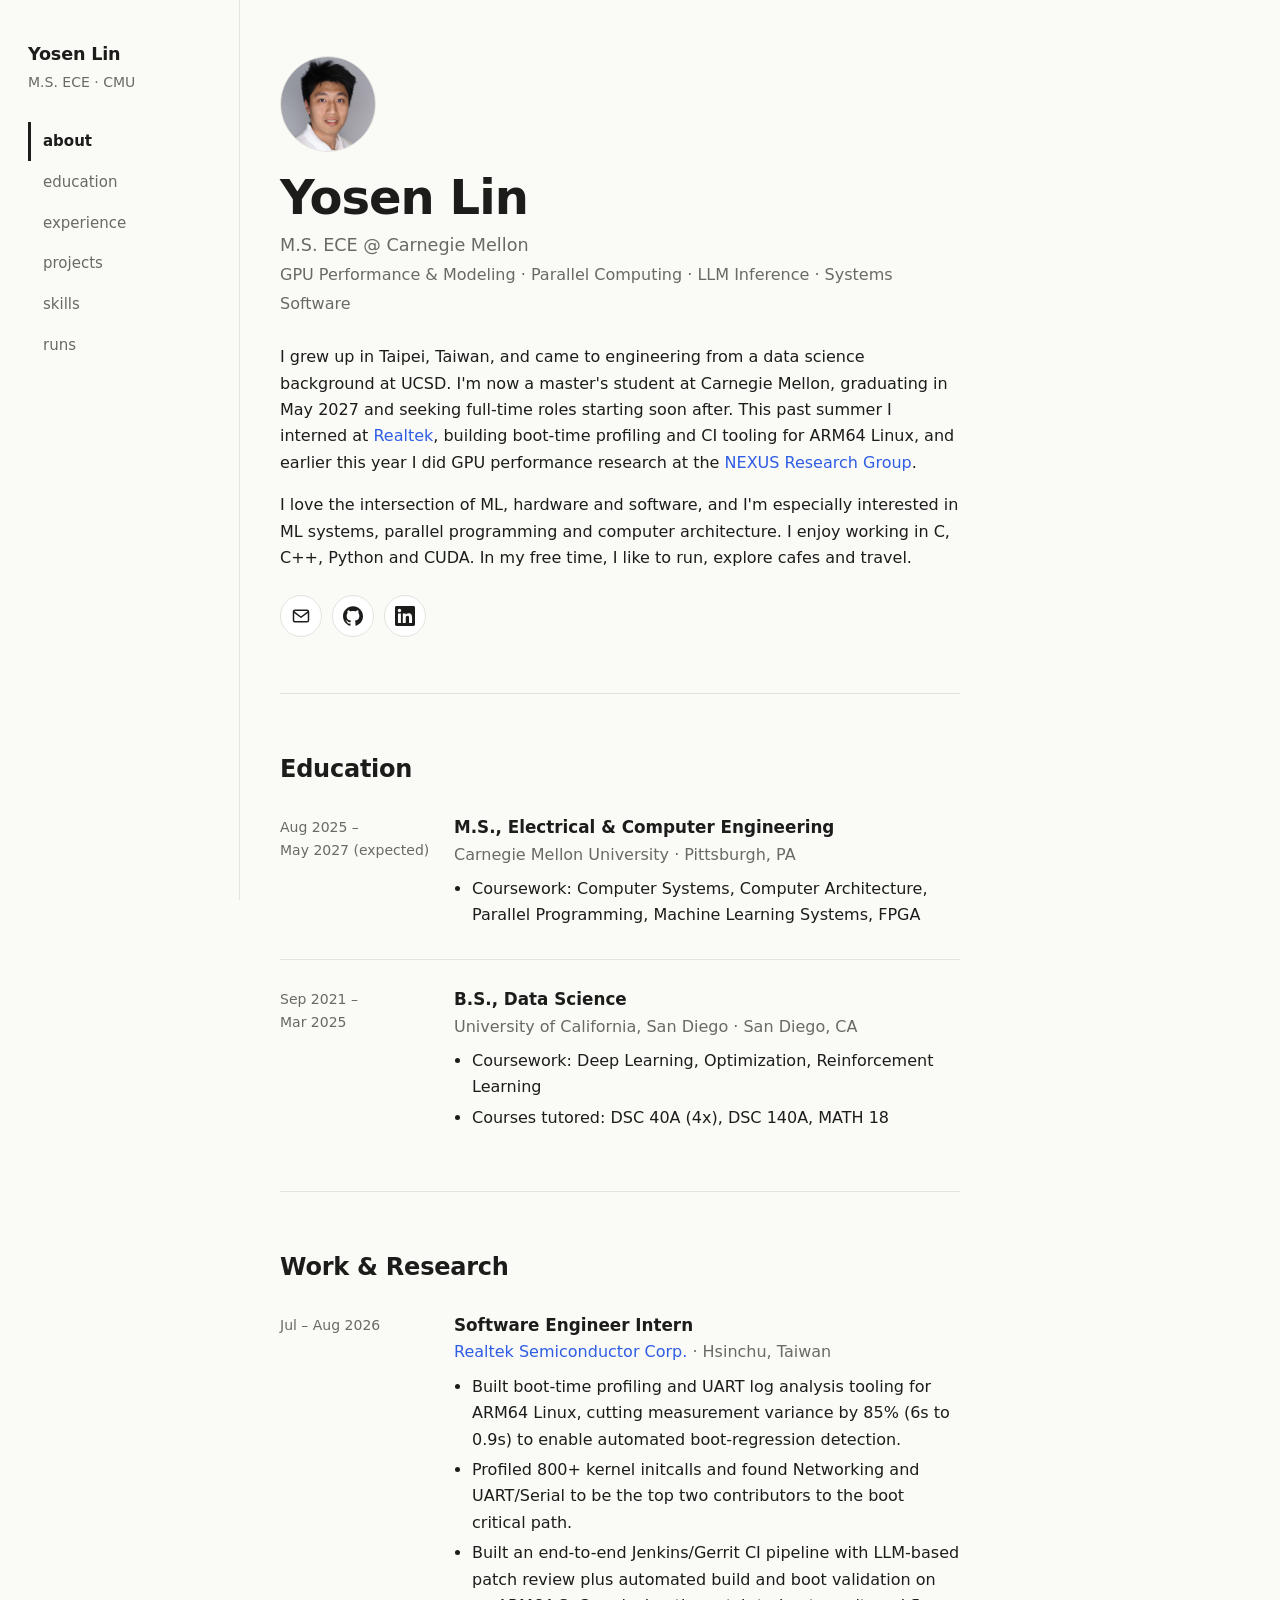
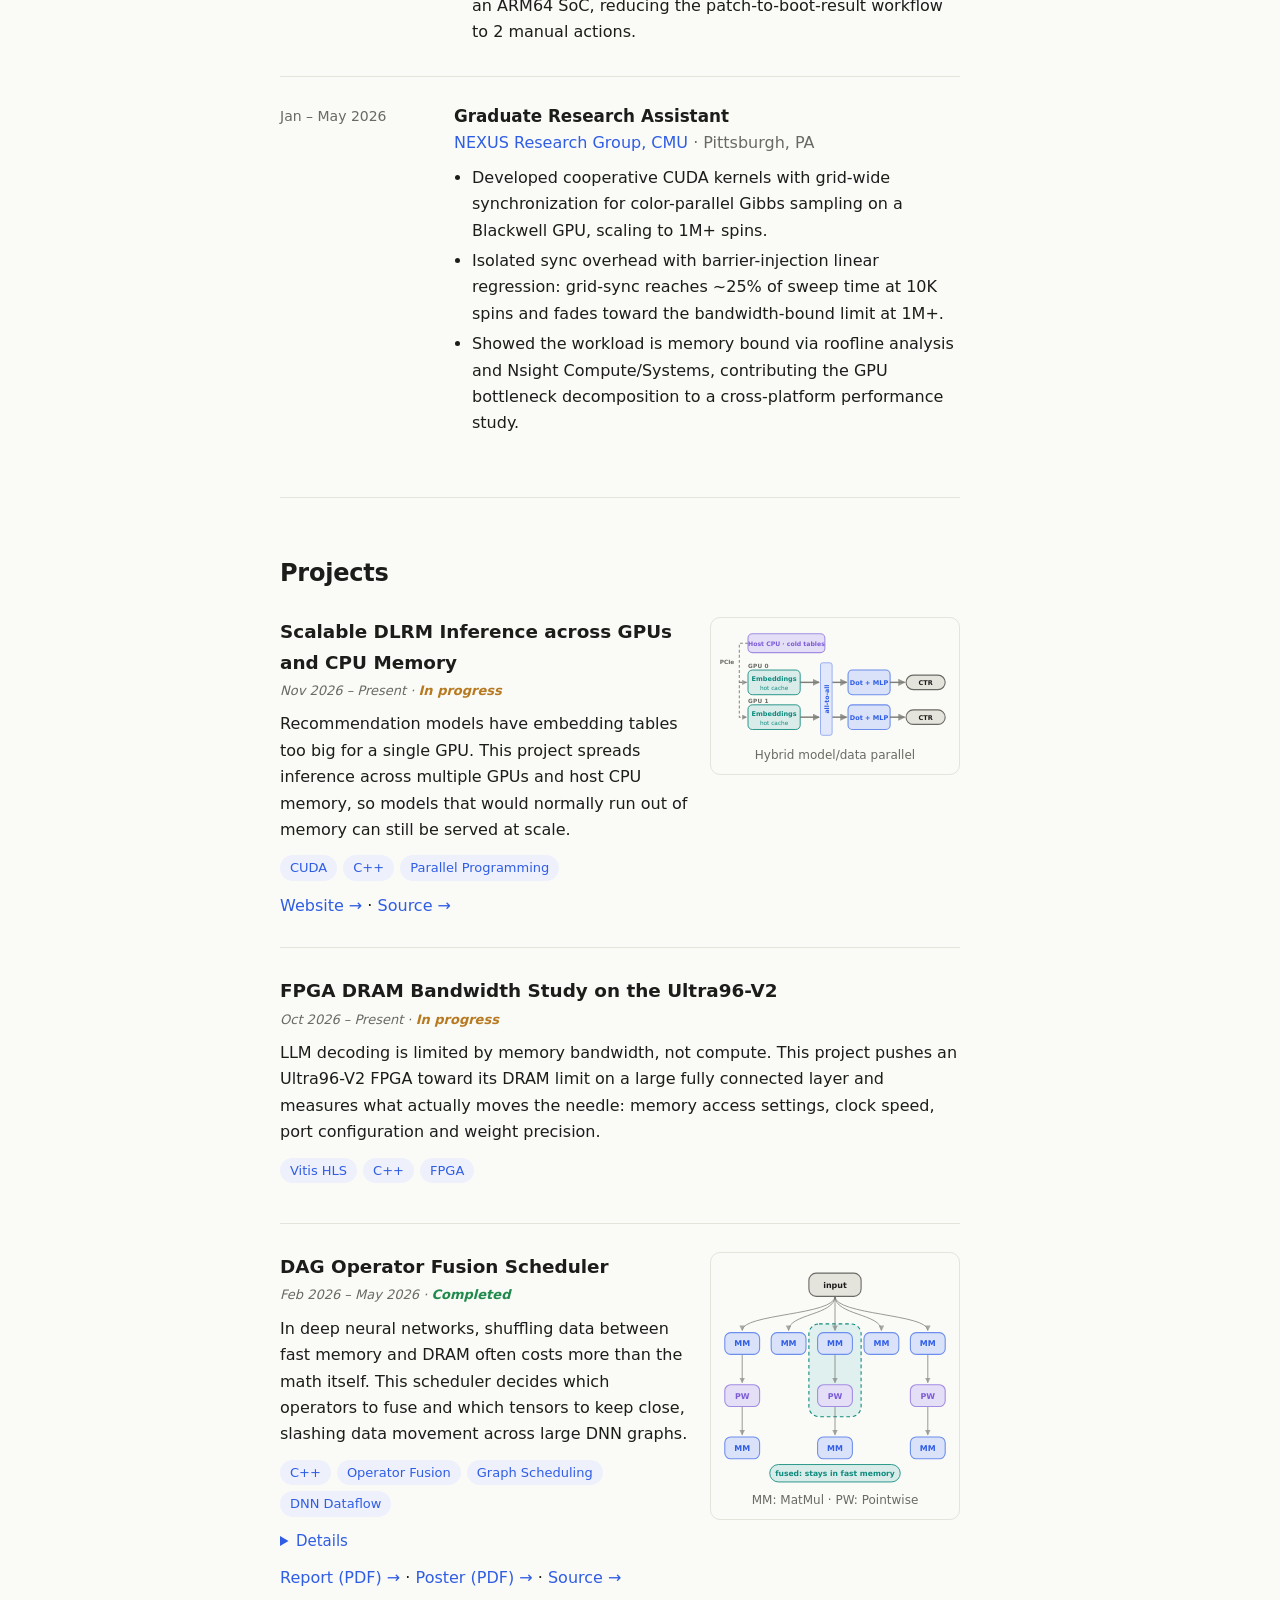
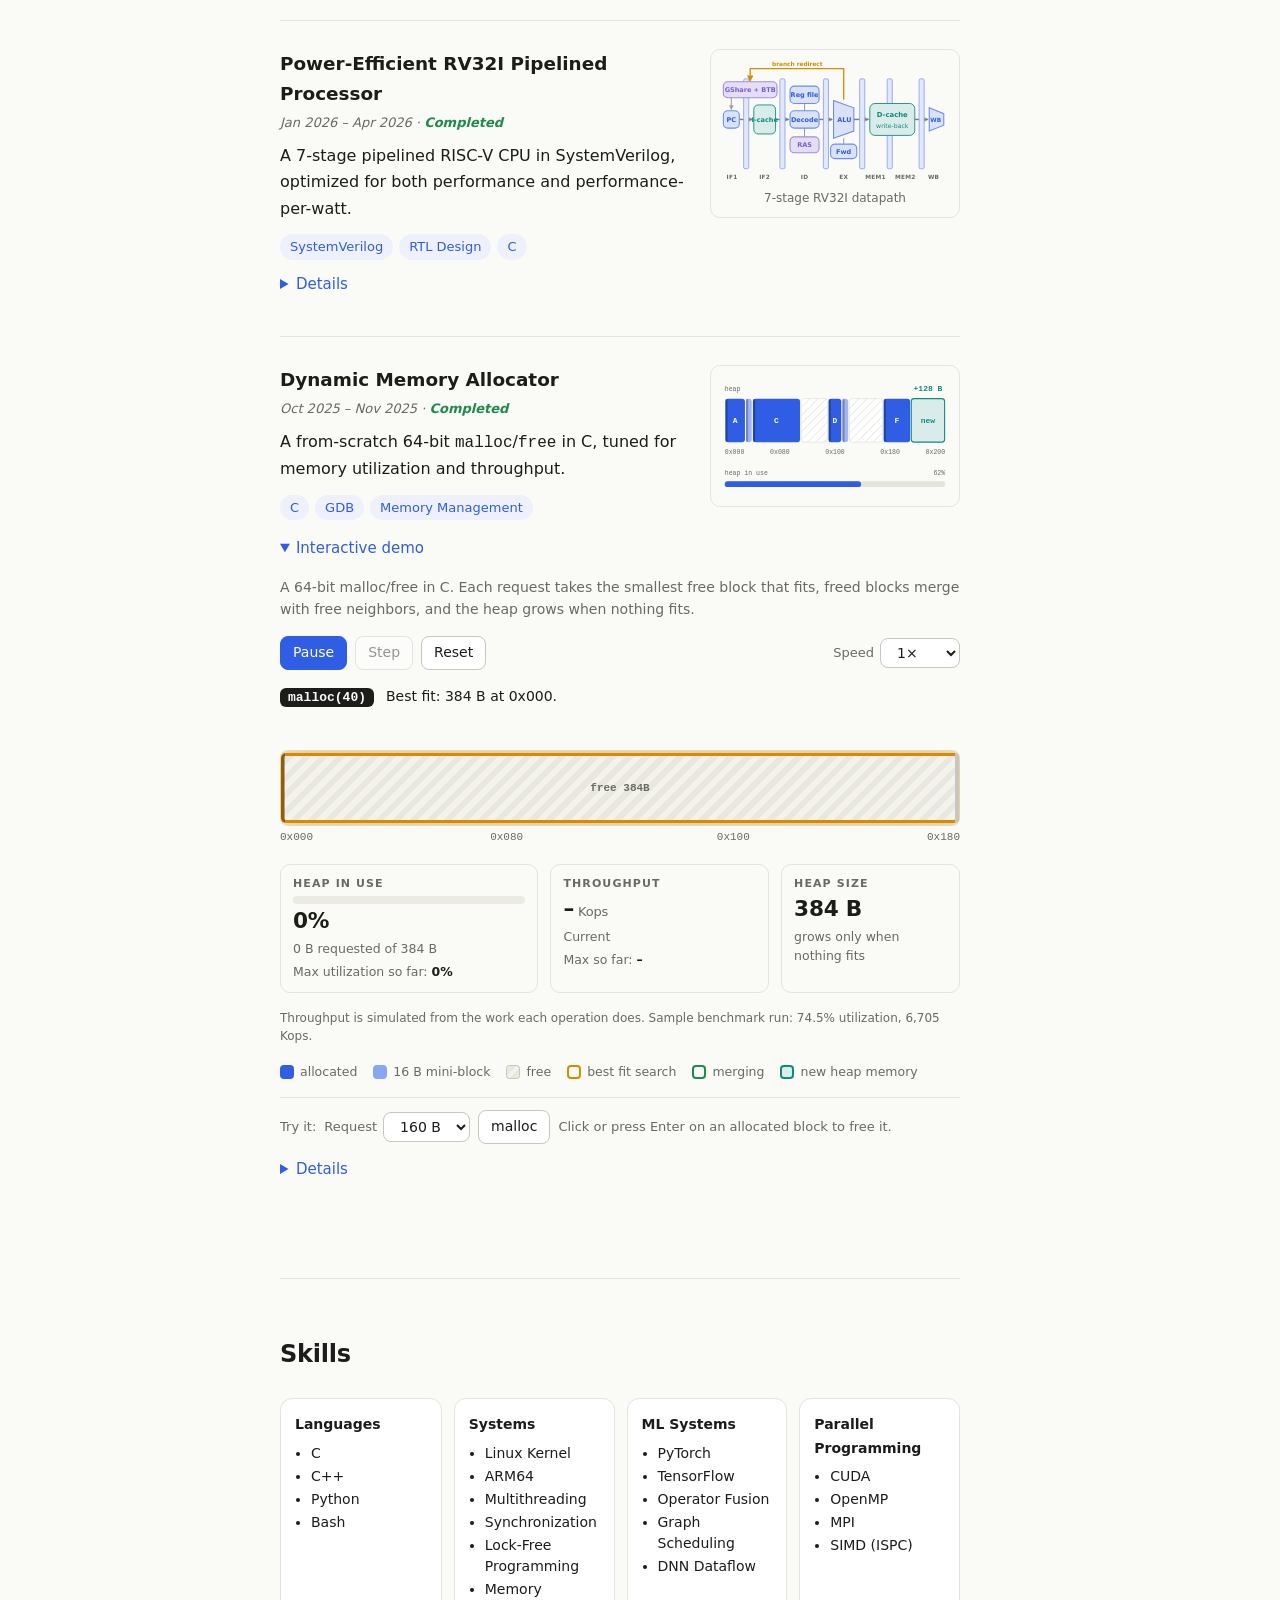
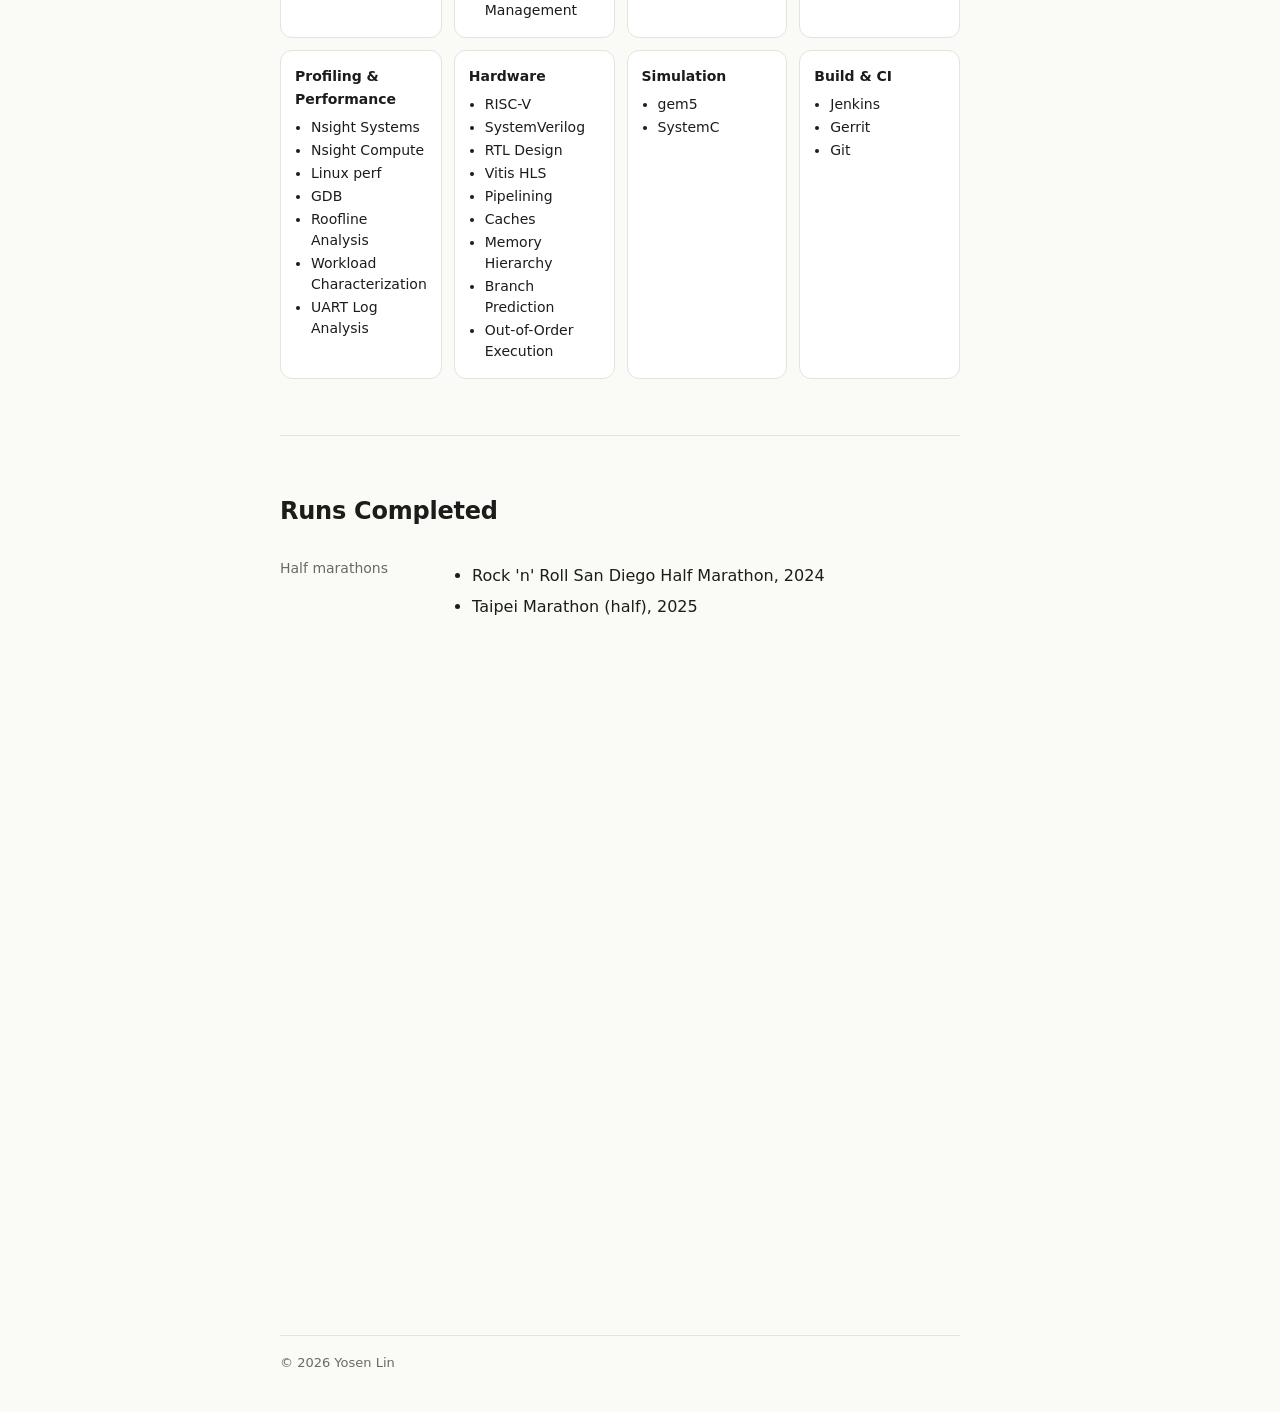
==== commit 4fa5bcc5: "Add DLRM architecture illustration Co-Authored-By: Claude Sonnet 5.5 <noreply@anthropic.com>" ====
--- a/index.html
+++ b/index.html
@@ -5,7 +5,7 @@
 <meta name="viewport" content="width=device-width, initial-scale=1">
 <title>Yosen Lin</title>
 <meta name="description" content="Yosen Lin: MS ECE at CMU. GPU performance, parallel computing, LLM inference and systems software.">
-<link rel="stylesheet" href="style.css?v=20">
+<link rel="stylesheet" href="style.css?v=21">
 </head>
 <body>
 <div class="layout">
@@ -107,11 +107,22 @@
         <div class="projects">
 
       <article class="card">
+        <div class="card-top">
+        <div class="card-main">
         <h3>Scalable DLRM Inference across GPUs and CPU Memory</h3>
-        <div class="date">Nov 2026 – Present · <span class="status wip">In progress</span></div>
-        <p>Recommendation models have embedding tables too big for a single GPU. This project spreads inference across multiple GPUs and host CPU memory, so models that would normally run out of memory can still be served at scale.</p>
-        <ul class="tags"><li>CUDA</li><li>C++</li><li>Parallel Programming</li></ul>
-        <a href="https://y00628.github.io/dlrm-hetero-inference/">Website →</a> · <a href="https://github.com/y00628/dlrm-hetero-inference">Source →</a>
+          <div class="date">Nov 2026 – Present · <span class="status wip">In progress</span></div>
+          <p>Recommendation models have embedding tables too big for a single GPU. This project spreads inference across multiple GPUs and host CPU memory, so models that would normally run out of memory can still be served at scale.</p>
+          <ul class="tags"><li>CUDA</li><li>C++</li><li>Parallel Programming</li></ul>
+          <a href="https://y00628.github.io/dlrm-hetero-inference/">Website →</a> · <a href="https://github.com/y00628/dlrm-hetero-inference">Source →</a>
+        </div>
+        <figure class="card-fig dag">
+          <svg viewBox="0 0 320 154" role="img" aria-label="Diagram of recommendation-model inference spread across two GPUs and host memory. The host CPU holds cold embedding tables and sends partial results over PCIe to each GPU. Each GPU holds hot embedding tables, then an all-to-all exchange feeds a data-parallel dot interaction and top MLP that outputs a click probability.">
+            <defs><marker id="dl-ah" viewBox="0 0 8 8" refX="7" refY="4" markerWidth="5" markerHeight="5" orient="auto"><path class="ah" d="M0,0 L8,4 L0,8z"/></marker></defs>
+            <path class="de dash" d="M40,21 H28 V123 H38" marker-end="url(#dl-ah)"/><path class="de dash" d="M28,75 H38" marker-end="url(#dl-ah)"/><text class="lb2" x="1" y="50" style="font-size:8px">PCIe</text><rect class="dn pw" x="40" y="8" width="106" height="26" rx="6"/><text class="dl pwt" style="font-size:8.5px" x="93.0" y="21.5" text-anchor="middle" dominant-baseline="central">Host CPU &middot; cold tables</text><rect class="dp" x="40" y="58" width="72" height="34" rx="6"/><text class="dpt" style="font-size:9px" x="76" y="71" text-anchor="middle" dominant-baseline="central">Embeddings</text><text class="dpt" style="font-size:8px;font-weight:500" x="76" y="83" text-anchor="middle" dominant-baseline="central">hot cache</text><path class="de th" d="M112,75 H138" marker-end="url(#dl-ah)"/><path class="de th" d="M156,75 H176" marker-end="url(#dl-ah)"/><rect class="dn mm" x="178" y="58" width="58" height="34" rx="6"/><text class="dl mmt" style="font-size:9px" x="207.0" y="75.5" text-anchor="middle" dominant-baseline="central">Dot + MLP</text><path class="de th" d="M236,75 H256" marker-end="url(#dl-ah)"/><rect class="dn in" x="258" y="65" width="54" height="20" rx="10"/><text class="dl int" style="font-size:9px" x="285" y="75.5" text-anchor="middle" dominant-baseline="central">CTR</text><rect class="dp" x="40" y="106" width="72" height="34" rx="6"/><text class="dpt" style="font-size:9px" x="76" y="119" text-anchor="middle" dominant-baseline="central">Embeddings</text><text class="dpt" style="font-size:8px;font-weight:500" x="76" y="131" text-anchor="middle" dominant-baseline="central">hot cache</text><path class="de th" d="M112,123 H138" marker-end="url(#dl-ah)"/><path class="de th" d="M156,123 H176" marker-end="url(#dl-ah)"/><rect class="dn mm" x="178" y="106" width="58" height="34" rx="6"/><text class="dl mmt" style="font-size:9px" x="207.0" y="123.5" text-anchor="middle" dominant-baseline="central">Dot + MLP</text><path class="de th" d="M236,123 H256" marker-end="url(#dl-ah)"/><rect class="dn in" x="258" y="113" width="54" height="20" rx="10"/><text class="dl int" style="font-size:9px" x="285" y="123.5" text-anchor="middle" dominant-baseline="central">CTR</text><text class="sl2" x="40" y="55">GPU 0</text><text class="sl2" x="40" y="103">GPU 1</text><rect class="pbar" x="140" y="48" width="16" height="100" rx="3"/><text class="dl mmt" style="font-size:8.5px" transform="translate(148 98) rotate(-90)" text-anchor="middle" dominant-baseline="central">all-to-all</text>
+          </svg>
+          <figcaption>Hybrid model/data parallel</figcaption>
+        </figure>
+        </div>
       </article>
 
       <article class="card">
--- a/style.css
+++ b/style.css
@@ -152,3 +152,6 @@
 .dag .lb3 { fill: var(--warn); font: 700 8px -apple-system, BlinkMacSystemFont, "Segoe UI", Inter, system-ui, sans-serif; }
 .dag .crit { fill: none; stroke: var(--warn); stroke-width: 1.8; stroke-linecap: round; stroke-linejoin: round; }
 .dag .ahw { fill: var(--warn); }
+
+.dag .de.dash { stroke-dasharray: 4 3; stroke-width: 1.4; opacity: .8; }
+.dag .lb4 { fill: var(--muted); font: 700 8px -apple-system, BlinkMacSystemFont, "Segoe UI", Inter, system-ui, sans-serif; letter-spacing: .06em; text-transform: uppercase; }
